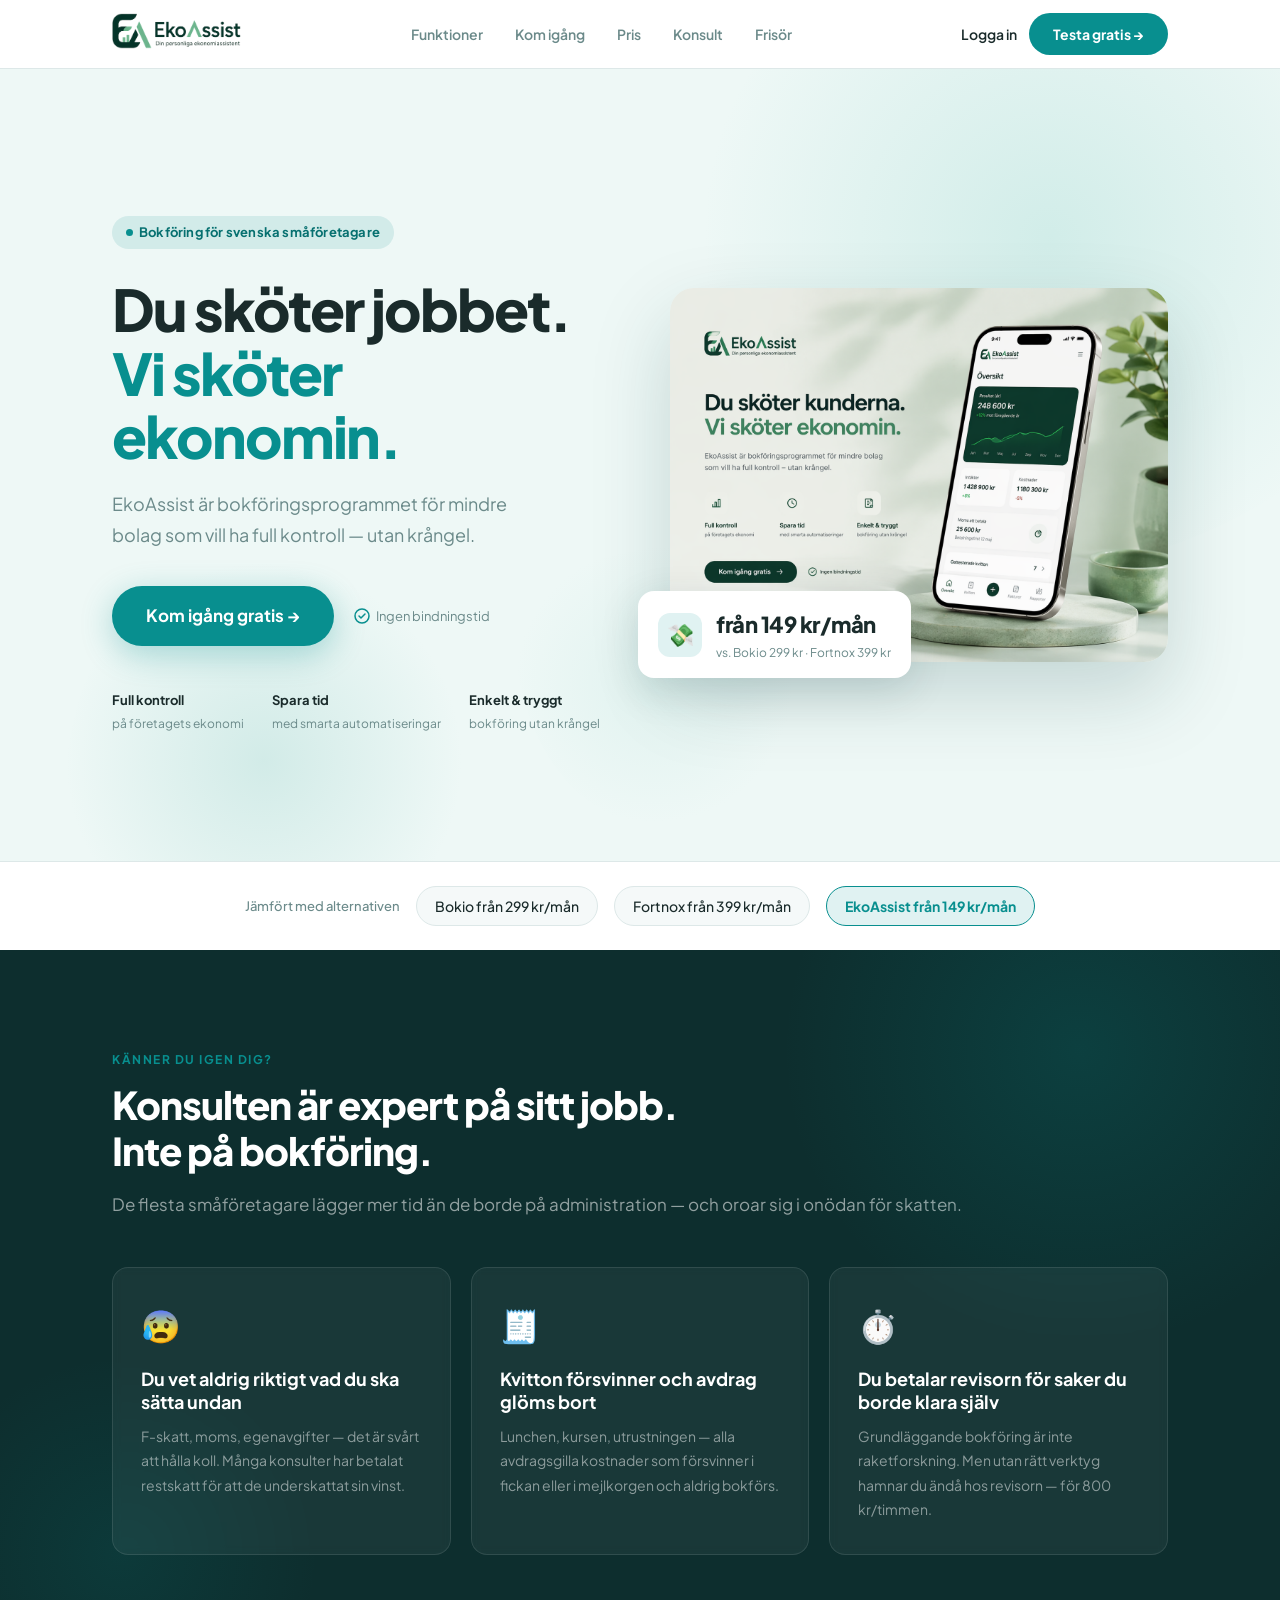
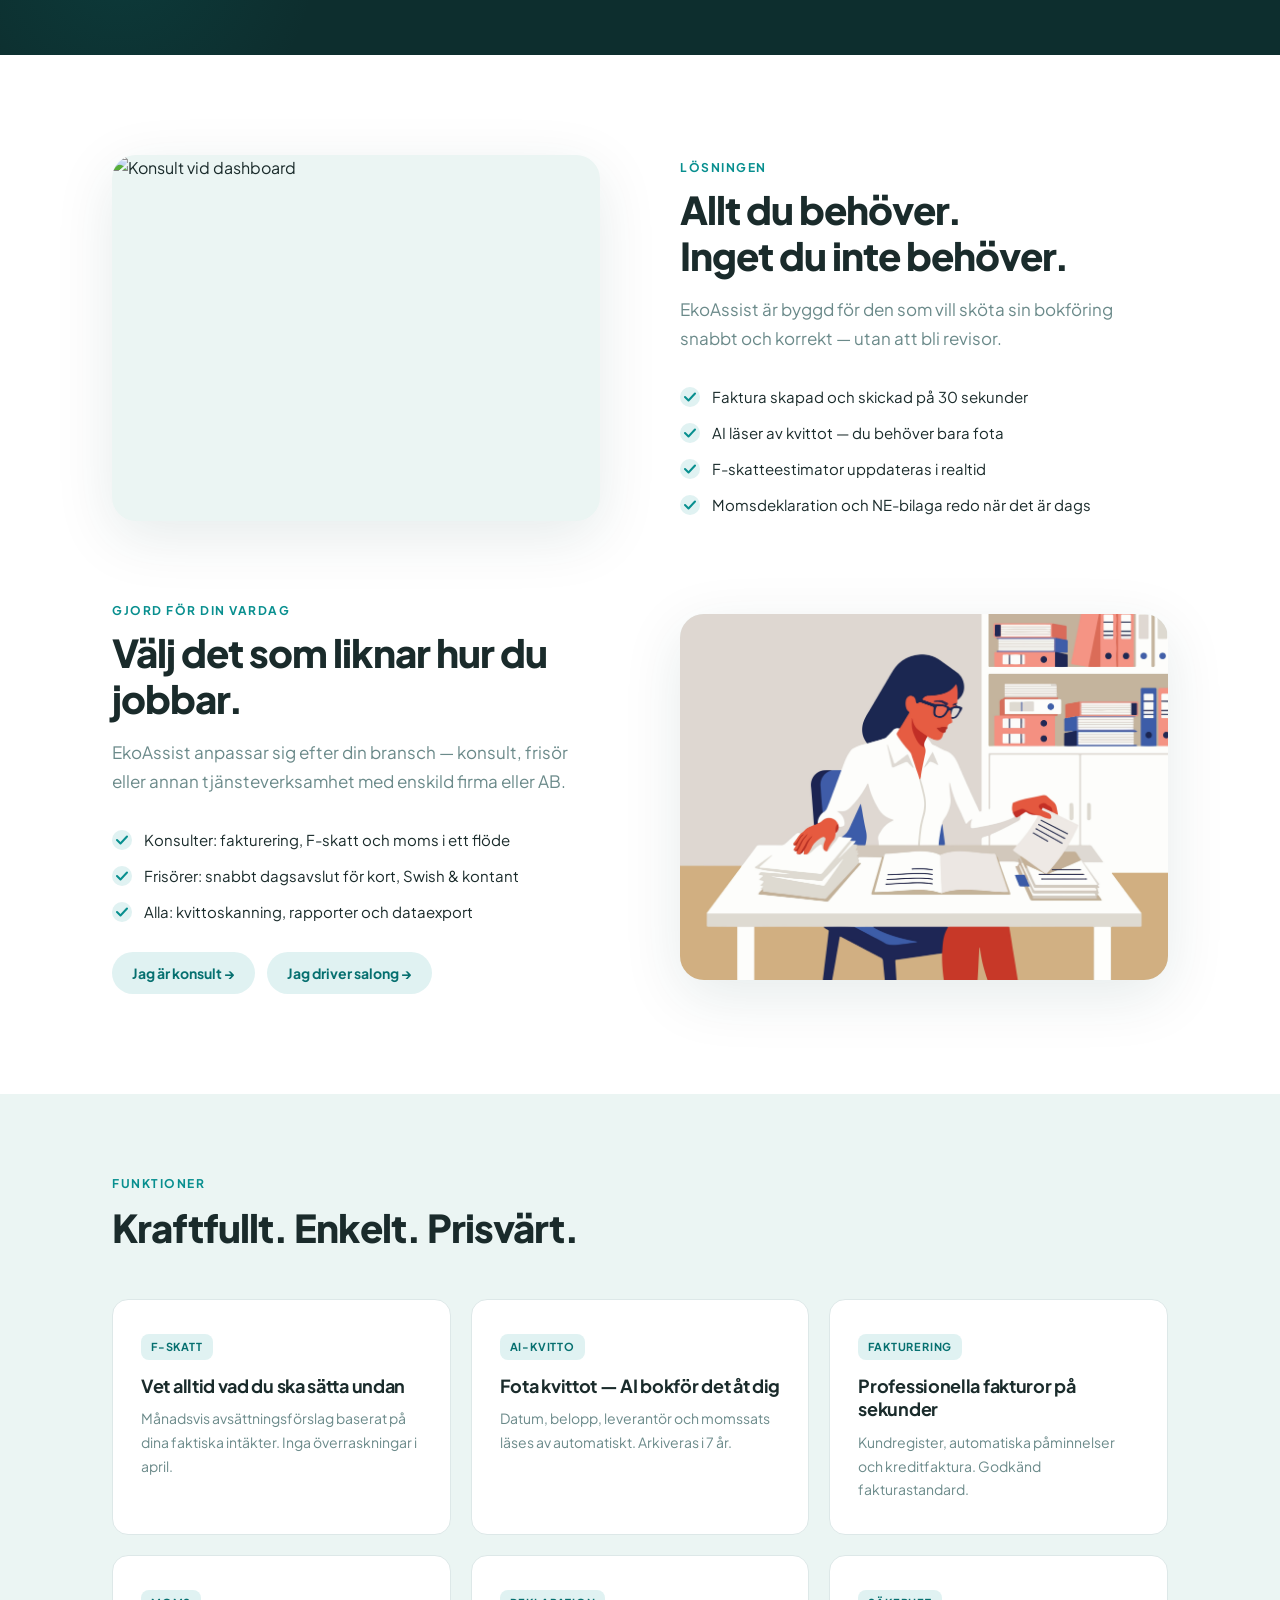
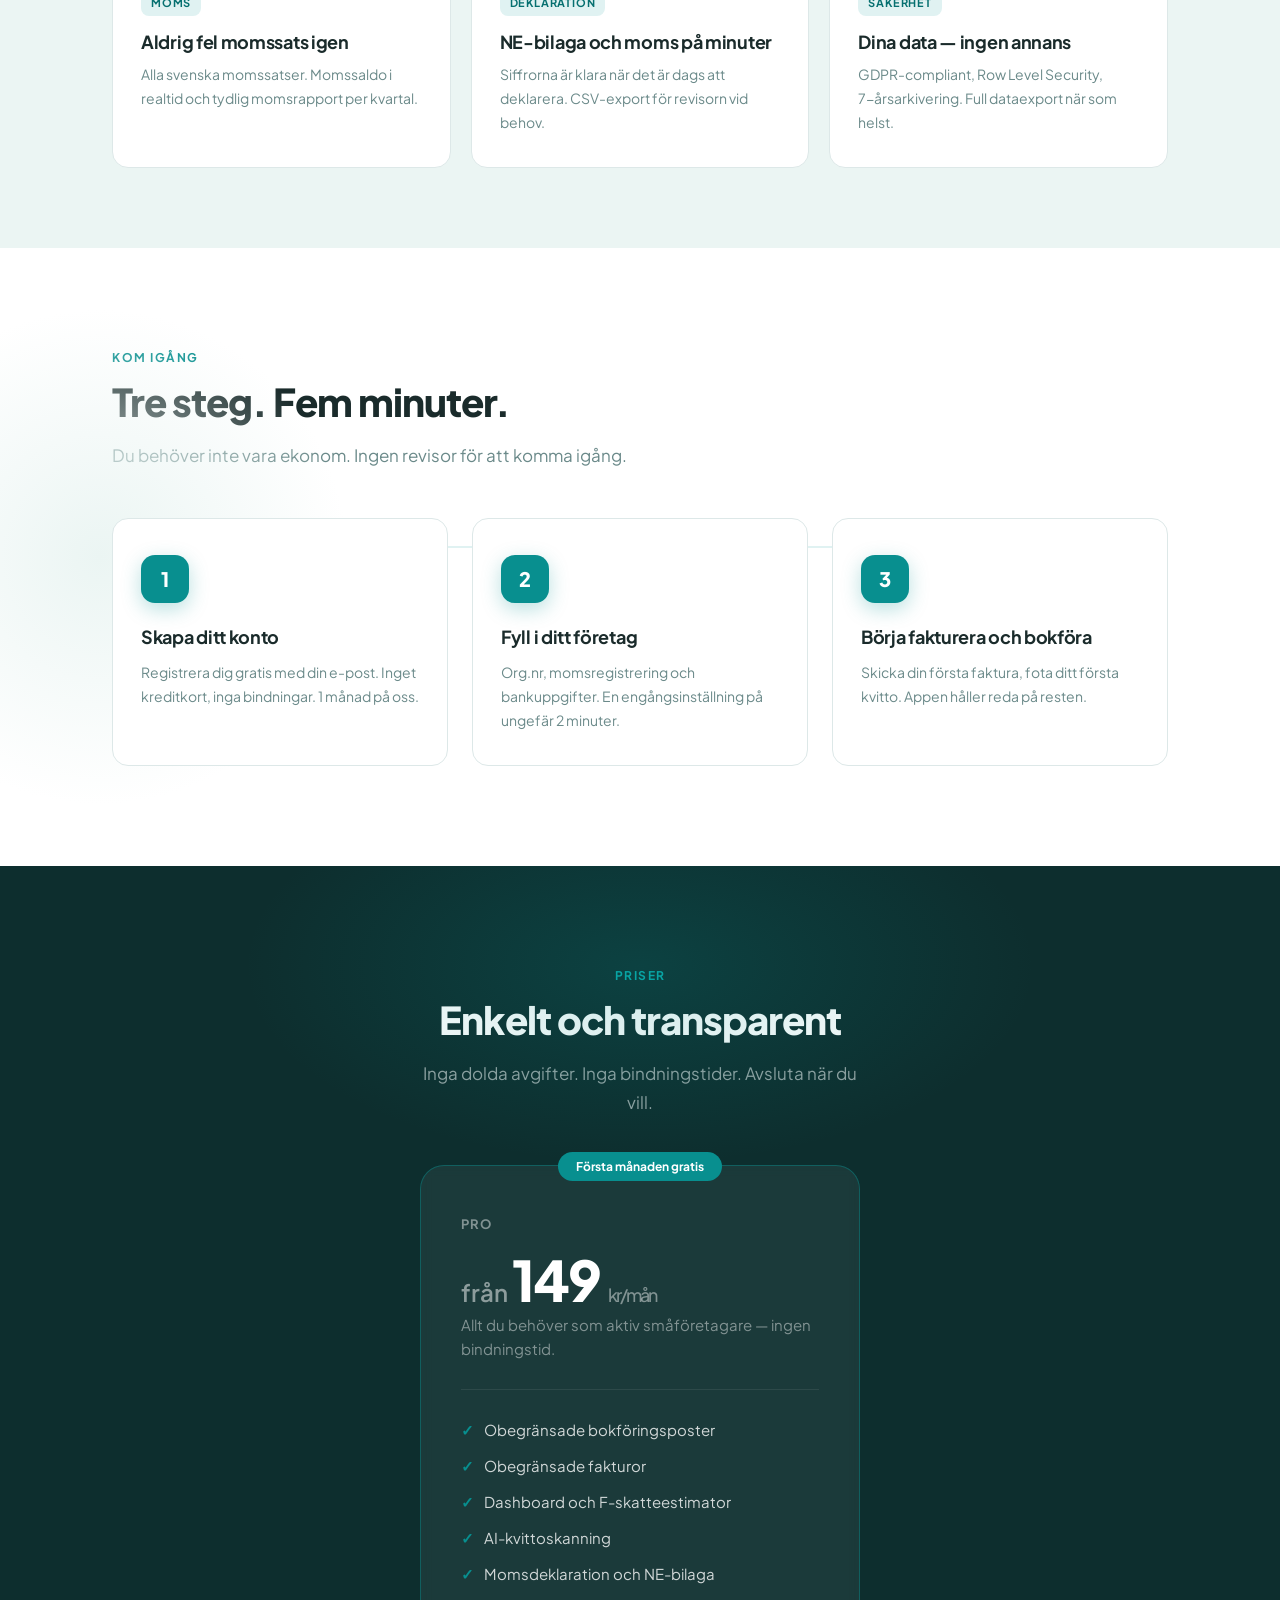
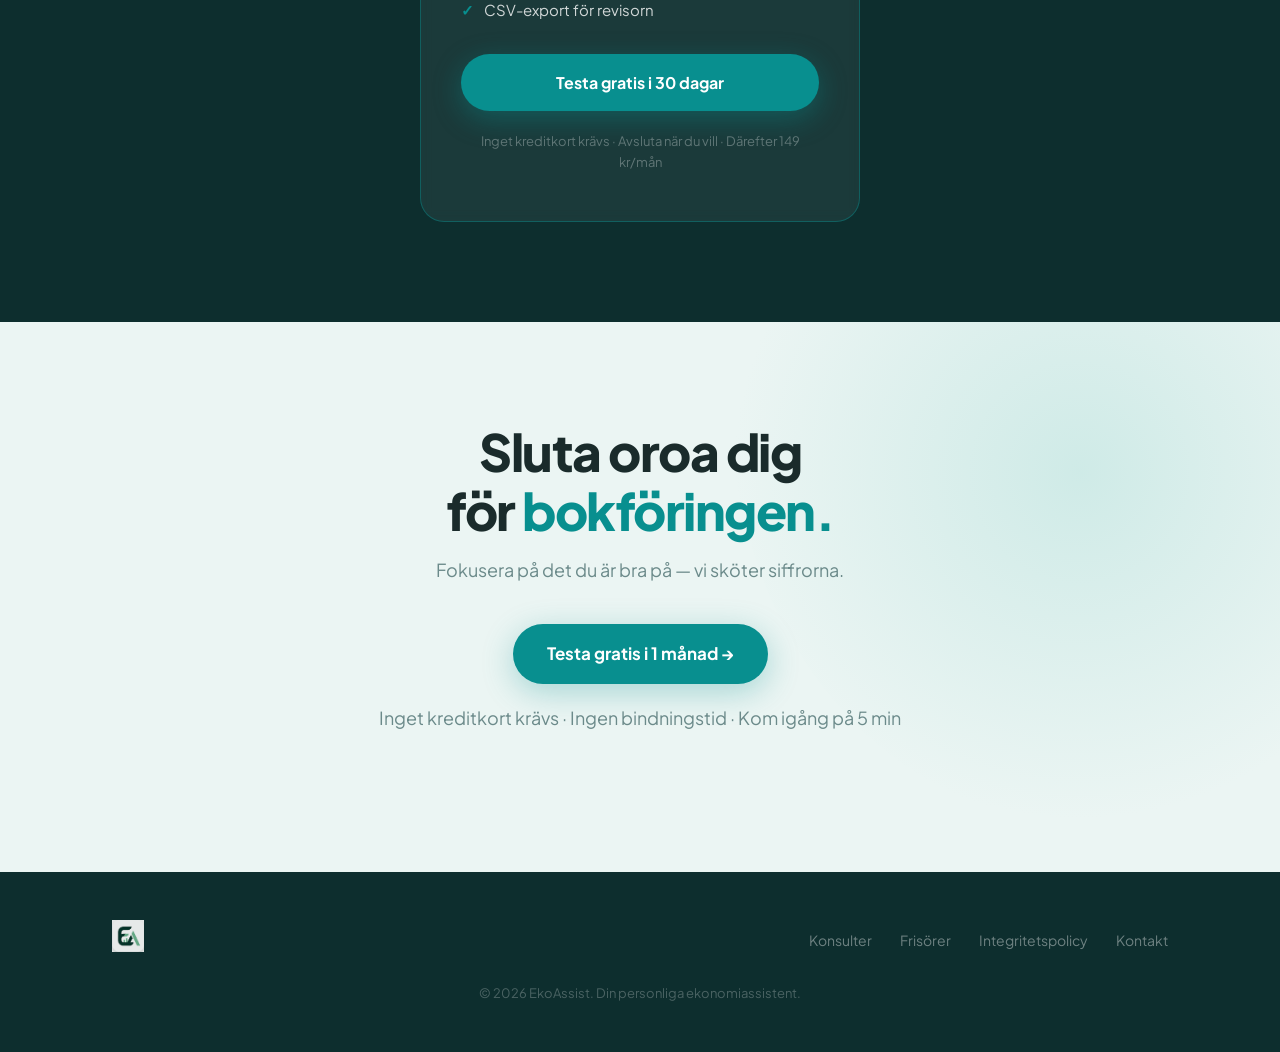
==== index.html @ 494ccaf7 "Uppdatera bilder och prissättning på landningssidan - Header: byt till transparent logotyp (EkoAssis" ====
<!DOCTYPE html>
<html lang="sv">
<head>
  <meta charset="UTF-8">
  <meta name="viewport" content="width=device-width, initial-scale=1.0">
  <title>EkoAssist — Bokföring för småföretagare</title>
  <meta name="description" content="Bokföring som anpassas efter hur du jobbar. Gjord för konsulter, frisörer och barberare med enskild firma eller AB." />
  <link rel="canonical" href="https://ekoassist.se" />
  <link rel="icon" type="image/png" href="./assets/ekoassist-favicon.png">
  <link rel="apple-touch-icon" href="./assets/ekoassist-favicon.png">
  <link rel="preconnect" href="https://fonts.googleapis.com">
  <link rel="preconnect" href="https://fonts.gstatic.com" crossorigin>
  <link href="https://fonts.googleapis.com/css2?family=Plus+Jakarta+Sans:wght@400;500;600;700;800&display=swap" rel="stylesheet">
  <style>
    *, *::before, *::after { box-sizing: border-box; margin: 0; padding: 0; }

    :root {
      --teal:        #088F8F;
      --teal-dark:   #067070;
      --teal-deeper: #044F4F;
      --teal-light:  #E0F2F2;
      --sage:        #EBF5F3;
      --sage-mid:    #C8E8E4;
      --forest:      #0D2E2E;
      --text:        #1A2B2B;
      --muted:       #6B8A8A;
      --border:      #DDE8E8;
      --white:       #FFFFFF;
      --radius:      16px;
    }

    html { scroll-behavior: smooth; }

    body {
      font-family: 'Plus Jakarta Sans', -apple-system, BlinkMacSystemFont, sans-serif;
      color: var(--text);
      background: var(--white);
      line-height: 1.6;
      overflow-x: hidden;
    }

    .container {
      max-width: 1120px;
      margin: 0 auto;
      padding: 0 32px;
    }

    /* ── NAV ─────────────────────────────────────────── */
    nav {
      position: sticky;
      top: 0;
      z-index: 100;
      background: rgba(255,255,255,0.88);
      backdrop-filter: blur(16px);
      -webkit-backdrop-filter: blur(16px);
      border-bottom: 1px solid var(--border);
    }

    .nav-inner {
      display: flex;
      align-items: center;
      justify-content: space-between;
      height: 68px;
    }

    .nav-logo img { height: 36px; width: auto; }

    .nav-links {
      display: flex;
      gap: 32px;
      list-style: none;
    }

    .nav-links a {
      font-size: 14px;
      font-weight: 600;
      color: var(--muted);
      text-decoration: none;
      transition: color 0.2s;
    }

    .nav-links a:hover { color: var(--teal); }

    .nav-right { display: flex; align-items: center; gap: 12px; }

    .nav-login {
      font-size: 14px;
      font-weight: 600;
      color: var(--text);
      text-decoration: none;
    }

    .nav-cta {
      background: var(--teal);
      color: var(--white);
      border: none;
      border-radius: 50px;
      padding: 10px 24px;
      font-size: 14px;
      font-weight: 700;
      cursor: pointer;
      text-decoration: none;
      transition: background 0.2s, transform 0.15s;
      font-family: inherit;
    }

    .nav-cta:hover { background: var(--teal-dark); transform: translateY(-1px); }

    /* Mobile nav toggle */
    .nav-hamburger {
      display: none;
      flex-direction: column;
      gap: 5px;
      cursor: pointer;
      padding: 4px;
      background: none;
      border: none;
    }

    .nav-hamburger span {
      display: block;
      width: 24px;
      height: 2px;
      background: var(--text);
      border-radius: 2px;
      transition: all 0.2s;
    }

    /* ── HERO ────────────────────────────────────────── */
    .hero {
      position: relative;
      overflow: hidden;
      background: #EEF8F6;
      min-height: 88vh;
      display: flex;
      align-items: center;
    }

    .hero::before {
      content: '';
      position: absolute;
      width: 700px;
      height: 700px;
      background: radial-gradient(ellipse, #C5E8E3 0%, transparent 70%);
      border-radius: 60% 40% 70% 30% / 50% 60% 40% 50%;
      top: -180px;
      right: -120px;
      opacity: 0.7;
    }

    .hero::after {
      content: '';
      position: absolute;
      width: 400px;
      height: 400px;
      background: radial-gradient(ellipse, #A8D8D2 0%, transparent 70%);
      border-radius: 40% 60% 30% 70% / 60% 40% 60% 40%;
      bottom: -100px;
      left: 5%;
      opacity: 0.4;
    }

    .hero-blob-extra {
      position: absolute;
      width: 280px;
      height: 280px;
      background: radial-gradient(ellipse, #D4EDE9 0%, transparent 70%);
      border-radius: 70% 30% 50% 50% / 30% 60% 40% 70%;
      top: 60%;
      right: 38%;
      opacity: 0.5;
      pointer-events: none;
    }

    .hero-inner {
      position: relative;
      z-index: 2;
      display: grid;
      grid-template-columns: 1fr 1fr;
      gap: 60px;
      align-items: center;
      padding: 80px 0 60px;
      width: 100%;
    }

    .hero-text { max-width: 560px; }

    .badge {
      display: inline-flex;
      align-items: center;
      gap: 6px;
      background: rgba(8,143,143,0.12);
      color: var(--teal-dark);
      font-size: 13px;
      font-weight: 700;
      padding: 6px 14px;
      border-radius: 20px;
      margin-bottom: 28px;
      letter-spacing: 0.2px;
    }

    .badge::before {
      content: '';
      width: 7px; height: 7px;
      background: var(--teal);
      border-radius: 50%;
    }

    .hero h1 {
      font-size: clamp(38px, 4.5vw, 62px);
      font-weight: 800;
      letter-spacing: -2px;
      line-height: 1.1;
      margin-bottom: 22px;
      color: var(--text);
    }

    .hero h1 em {
      font-style: normal;
      color: var(--teal);
    }

    .hero-desc {
      font-size: 18px;
      color: var(--muted);
      line-height: 1.7;
      margin-bottom: 36px;
      max-width: 440px;
    }

    .hero-actions {
      display: flex;
      align-items: center;
      gap: 20px;
      flex-wrap: wrap;
    }

    .btn-primary {
      display: inline-flex;
      align-items: center;
      gap: 8px;
      background: var(--teal);
      color: var(--white);
      padding: 16px 34px;
      border-radius: 50px;
      font-size: 17px;
      font-weight: 700;
      text-decoration: none;
      box-shadow: 0 8px 32px rgba(8,143,143,0.30);
      transition: transform 0.2s, box-shadow 0.2s;
      font-family: inherit;
    }

    .btn-primary:hover {
      transform: translateY(-2px);
      box-shadow: 0 14px 40px rgba(8,143,143,0.36);
    }

    .hero-trust {
      display: flex;
      align-items: center;
      gap: 6px;
      font-size: 13px;
      color: var(--muted);
    }

    .hero-trust svg { flex-shrink: 0; }

    .hero-features {
      display: flex;
      gap: 28px;
      margin-top: 44px;
      flex-wrap: wrap;
    }

    .hero-feature {
      display: flex;
      flex-direction: column;
      gap: 4px;
    }

    .hero-feature-label {
      font-size: 13px;
      font-weight: 700;
      color: var(--text);
    }

    .hero-feature-sub {
      font-size: 12px;
      color: var(--muted);
    }

    .hero-visual {
      position: relative;
      display: flex;
      justify-content: flex-end;
      align-items: center;
    }

    .hero-img-wrap {
      position: relative;
      border-radius: 24px;
      overflow: hidden;
      box-shadow: 0 32px 80px rgba(8, 60, 60, 0.18);
      max-width: 540px;
      width: 100%;
    }

    .hero-img-wrap img {
      width: 100%;
      display: block;
      object-fit: cover;
      aspect-ratio: 4/3;
    }

    .hero-stat {
      position: absolute;
      bottom: -16px;
      left: -32px;
      background: var(--white);
      border-radius: 16px;
      padding: 16px 20px;
      box-shadow: 0 12px 40px rgba(8,60,60,0.14);
      display: flex;
      align-items: center;
      gap: 14px;
      z-index: 3;
    }

    .hero-stat-icon {
      width: 44px; height: 44px;
      background: var(--teal-light);
      border-radius: 12px;
      display: flex; align-items: center; justify-content: center;
      font-size: 22px;
    }

    .hero-stat-num {
      font-size: 22px;
      font-weight: 800;
      color: var(--text);
      letter-spacing: -0.5px;
    }

    .hero-stat-label {
      font-size: 12px;
      color: var(--muted);
    }

    /* ── VS STRIP ────────────────────────────────────── */
    .vs-section {
      background: var(--white);
      border-top: 1px solid var(--border);
      padding: 24px 0;
    }

    .vs-inner {
      display: flex;
      align-items: center;
      gap: 16px;
      flex-wrap: wrap;
      justify-content: center;
    }

    .vs-label {
      font-size: 13px;
      color: var(--muted);
      font-weight: 500;
    }

    .vs-chip {
      background: #F5F9F9;
      border: 1px solid var(--border);
      border-radius: 20px;
      padding: 8px 18px;
      font-size: 14px;
      font-weight: 500;
      color: var(--text);
    }

    .vs-chip.highlight {
      background: var(--teal-light);
      border-color: var(--teal);
      color: var(--teal);
      font-weight: 700;
    }

    /* ── PROBLEM ─────────────────────────────────────── */
    .problem {
      background: var(--forest);
      padding: 100px 0;
      position: relative;
      overflow: hidden;
    }

    .problem::before {
      content: '';
      position: absolute;
      width: 600px; height: 600px;
      background: radial-gradient(ellipse, rgba(8,143,143,0.18) 0%, transparent 70%);
      border-radius: 50%;
      top: -200px; right: -100px;
    }

    .problem::after {
      content: '';
      position: absolute;
      width: 400px; height: 400px;
      background: radial-gradient(ellipse, rgba(8,143,143,0.12) 0%, transparent 70%);
      border-radius: 50%;
      bottom: -100px; left: -80px;
    }

    .problem .section-label { color: var(--teal); }
    .problem .section-title { color: var(--white); }
    .problem .section-sub { color: rgba(255,255,255,0.55); }

    .pain-grid {
      display: grid;
      grid-template-columns: repeat(3, 1fr);
      gap: 20px;
      position: relative;
      z-index: 2;
    }

    .pain-card {
      background: rgba(255,255,255,0.05);
      border: 1px solid rgba(255,255,255,0.1);
      border-radius: var(--radius);
      padding: 32px 28px;
      backdrop-filter: blur(4px);
      transition: background 0.2s, border-color 0.2s;
    }

    .pain-card:hover {
      background: rgba(255,255,255,0.08);
      border-color: rgba(8,143,143,0.4);
    }

    .pain-icon { font-size: 32px; margin-bottom: 16px; display: block; }

    .pain-card h3 {
      font-size: 18px;
      font-weight: 700;
      color: var(--white);
      margin-bottom: 10px;
      line-height: 1.3;
    }

    .pain-card p { font-size: 14px; color: rgba(255,255,255,0.5); line-height: 1.75; }

    /* ── FEATURES — illustrated split ───────────────── */
    .features {
      padding: 100px 0;
      background: var(--white);
    }

    .features-split {
      display: grid;
      grid-template-columns: 1fr 1fr;
      gap: 80px;
      align-items: center;
      margin-bottom: 80px;
    }

    .features-split:last-child { margin-bottom: 0; }

    .features-split.reverse { direction: rtl; }
    .features-split.reverse > * { direction: ltr; }

    .split-illustration {
      border-radius: 24px;
      overflow: hidden;
      box-shadow: 0 16px 60px rgba(8,60,60,0.10);
      background: var(--sage);
    }

    .split-illustration img {
      width: 100%;
      display: block;
      object-fit: cover;
      aspect-ratio: 4/3;
    }

    .split-text .section-label { margin-bottom: 10px; }

    .section-label {
      font-size: 12px;
      font-weight: 700;
      letter-spacing: 1.5px;
      text-transform: uppercase;
      color: var(--teal);
      margin-bottom: 12px;
    }

    .section-title {
      font-size: clamp(26px, 3vw, 42px);
      font-weight: 800;
      letter-spacing: -1px;
      line-height: 1.2;
      margin-bottom: 16px;
    }

    .section-sub {
      font-size: 17px;
      color: var(--muted);
      line-height: 1.7;
      margin-bottom: 32px;
    }

    .feature-list {
      list-style: none;
      display: flex;
      flex-direction: column;
      gap: 12px;
    }

    .feature-list li {
      display: flex;
      align-items: flex-start;
      gap: 12px;
      font-size: 15px;
      color: var(--text);
      line-height: 1.6;
    }

    .feature-list li::before {
      content: '';
      flex-shrink: 0;
      width: 20px; height: 20px;
      background-color: var(--teal-light);
      border-radius: 50%;
      margin-top: 2px;
      background-image: url("data:image/svg+xml,%3Csvg width='12' height='10' viewBox='0 0 12 10' fill='none' xmlns='http://www.w3.org/2000/svg'%3E%3Cpath d='M1 5L4.5 8.5L11 1.5' stroke='%23088F8F' stroke-width='2' stroke-linecap='round' stroke-linejoin='round'/%3E%3C/svg%3E");
      background-repeat: no-repeat;
      background-position: center;
    }

    /* ── FEATURE CARDS GRID ──────────────────────────── */
    .features-grid-section {
      padding: 80px 0;
      background: var(--sage);
    }

    .features-grid {
      display: grid;
      grid-template-columns: repeat(3, 1fr);
      gap: 20px;
      margin-top: 48px;
    }

    .feature-card {
      background: var(--white);
      border-radius: var(--radius);
      padding: 32px 28px;
      border: 1.5px solid var(--border);
      transition: border-color 0.2s, box-shadow 0.2s, transform 0.2s;
    }

    .feature-card:hover {
      border-color: var(--teal);
      box-shadow: 0 8px 32px rgba(8,143,143,0.10);
      transform: translateY(-3px);
    }

    .feature-tag {
      display: inline-block;
      background: var(--teal-light);
      color: var(--teal-dark);
      font-size: 11px;
      font-weight: 700;
      letter-spacing: 0.8px;
      text-transform: uppercase;
      padding: 4px 10px;
      border-radius: 8px;
      margin-bottom: 14px;
    }

    .feature-card h3 {
      font-size: 18px;
      font-weight: 700;
      margin-bottom: 10px;
      letter-spacing: -0.3px;
      line-height: 1.3;
    }

    .feature-card p { font-size: 14px; color: var(--muted); line-height: 1.7; }

    /* ── HOW IT WORKS ────────────────────────────────── */
    .how {
      padding: 100px 0;
      background: var(--white);
      position: relative;
      overflow: hidden;
    }

    .how::before {
      content: '';
      position: absolute;
      width: 500px; height: 500px;
      background: radial-gradient(ellipse, var(--sage) 0%, transparent 70%);
      border-radius: 50%;
      top: 50%; left: -150px;
      transform: translateY(-50%);
    }

    .steps {
      display: grid;
      grid-template-columns: repeat(3, 1fr);
      gap: 24px;
      margin-top: 48px;
      position: relative;
      z-index: 1;
    }

    .steps::before {
      content: '';
      position: absolute;
      top: 28px;
      left: calc(16.66% + 16px);
      right: calc(16.66% + 16px);
      height: 2px;
      background: var(--teal-light);
      z-index: 0;
    }

    .step {
      background: var(--white);
      border-radius: var(--radius);
      padding: 36px 28px 32px;
      border: 1.5px solid var(--border);
      position: relative;
      z-index: 1;
    }

    .step-num {
      width: 48px; height: 48px;
      background: var(--teal);
      color: var(--white);
      border-radius: 14px;
      display: flex;
      align-items: center;
      justify-content: center;
      font-size: 20px;
      font-weight: 800;
      margin-bottom: 20px;
      box-shadow: 0 6px 20px rgba(8,143,143,0.28);
    }

    .step h3 { font-size: 18px; font-weight: 700; margin-bottom: 10px; letter-spacing: -0.3px; }
    .step p { font-size: 14px; color: var(--muted); line-height: 1.7; }

    /* ── PRICING ─────────────────────────────────────── */
    .pricing {
      padding: 100px 0;
      background: var(--forest);
      text-align: center;
      position: relative;
      overflow: hidden;
    }

    .pricing::before {
      content: '';
      position: absolute;
      width: 800px; height: 400px;
      background: radial-gradient(ellipse, rgba(8,143,143,0.20) 0%, transparent 70%);
      border-radius: 50%;
      top: -100px; left: 50%;
      transform: translateX(-50%);
    }

    .pricing .section-label { color: rgba(8,200,200,0.8); }
    .pricing .section-title { color: var(--white); }
    .pricing .section-sub {
      color: rgba(255,255,255,0.55);
      max-width: 440px;
      margin: 0 auto 48px;
    }

    .price-card {
      max-width: 440px;
      margin: 0 auto;
      background: rgba(255,255,255,0.06);
      border: 1.5px solid rgba(8,143,143,0.45);
      border-radius: 24px;
      padding: 48px 40px;
      position: relative;
      z-index: 1;
      backdrop-filter: blur(6px);
      text-align: left;
    }

    .featured-badge {
      position: absolute;
      top: -14px;
      left: 50%;
      transform: translateX(-50%);
      background: var(--teal);
      color: var(--white);
      font-size: 12px;
      font-weight: 700;
      padding: 5px 18px;
      border-radius: 20px;
      white-space: nowrap;
    }

    .price-name {
      font-size: 13px;
      font-weight: 700;
      letter-spacing: 1px;
      text-transform: uppercase;
      color: rgba(255,255,255,0.45);
      margin-bottom: 16px;
    }

    .price-amount {
      font-size: 56px;
      font-weight: 800;
      color: var(--white);
      letter-spacing: -2px;
      line-height: 1;
      margin-bottom: 6px;
    }

    .price-amount span { font-size: 18px; font-weight: 500; color: rgba(255,255,255,0.45); }

    .price-desc {
      font-size: 15px;
      color: rgba(255,255,255,0.45);
      margin-bottom: 28px;
      padding-bottom: 28px;
      border-bottom: 1px solid rgba(255,255,255,0.08);
    }

    .price-features {
      list-style: none;
      display: flex;
      flex-direction: column;
      gap: 12px;
      margin-bottom: 32px;
    }

    .price-features li {
      font-size: 15px;
      color: rgba(255,255,255,0.8);
      display: flex;
      align-items: flex-start;
      gap: 10px;
    }

    .price-features li::before {
      content: '✓';
      color: var(--teal);
      font-weight: 700;
      flex-shrink: 0;
    }

    .price-btn {
      display: block;
      width: 100%;
      padding: 16px;
      border-radius: 50px;
      font-size: 16px;
      font-weight: 700;
      text-align: center;
      text-decoration: none;
      cursor: pointer;
      border: none;
      font-family: inherit;
      background: var(--teal);
      color: var(--white);
      box-shadow: 0 8px 28px rgba(8,143,143,0.4);
      transition: opacity 0.2s, transform 0.2s;
    }

    .price-btn:hover { opacity: 0.90; transform: translateY(-1px); }

    .pricing-note {
      margin-top: 20px;
      font-size: 13px;
      color: rgba(255,255,255,0.3);
      text-align: center;
    }

    /* ── CTA BANNER ──────────────────────────────────── */
    .cta-banner {
      padding: 100px 0;
      background: var(--sage);
      text-align: center;
      position: relative;
      overflow: hidden;
    }

    .cta-banner::before {
      content: '';
      position: absolute;
      width: 700px; height: 700px;
      background: radial-gradient(ellipse, var(--sage-mid) 0%, transparent 70%);
      border-radius: 60% 40% 50% 50% / 40% 60% 40% 60%;
      top: -200px; right: -150px;
      opacity: 0.8;
    }

    .cta-inner { position: relative; z-index: 1; }

    .cta-banner h2 {
      font-size: clamp(30px, 4vw, 52px);
      font-weight: 800;
      letter-spacing: -1.5px;
      line-height: 1.15;
      margin-bottom: 16px;
      color: var(--text);
    }

    .cta-banner h2 em { font-style: normal; color: var(--teal); }

    .cta-banner p {
      font-size: 18px;
      color: var(--muted);
      margin-bottom: 40px;
    }

    .cta-trust {
      margin-top: 20px;
      font-size: 13px;
      color: var(--muted);
    }

    /* ── FOOTER ──────────────────────────────────────── */
    footer {
      background: var(--forest);
      padding: 48px 0;
    }

    .footer-inner {
      display: flex;
      align-items: center;
      justify-content: space-between;
      flex-wrap: wrap;
      gap: 20px;
    }

    .footer-logo img { height: 32px; width: auto; opacity: 0.9; }

    .footer-links {
      display: flex;
      gap: 28px;
      list-style: none;
    }

    .footer-links a {
      font-size: 14px;
      color: rgba(255,255,255,0.4);
      text-decoration: none;
      transition: color 0.2s;
    }

    .footer-links a:hover { color: var(--white); }

    .footer-copy {
      font-size: 13px;
      color: rgba(255,255,255,0.25);
      margin-top: 24px;
      text-align: center;
      width: 100%;
    }

    /* ── RESPONSIVE ──────────────────────────────────── */
    @media (max-width: 900px) {
      .nav-links { display: none; }
      .nav-hamburger { display: flex; }

      .hero-inner { grid-template-columns: 1fr; gap: 40px; padding: 60px 0 60px; }
      .hero-visual { justify-content: center; }
      .hero-stat { left: 0; }
      .pain-grid { grid-template-columns: 1fr; }
      .features-split { grid-template-columns: 1fr; gap: 40px; }
      .features-split.reverse { direction: ltr; }
      .features-grid { grid-template-columns: 1fr 1fr; }
      .steps { grid-template-columns: 1fr; }
      .steps::before { display: none; }
      .price-card { padding: 40px 24px; }
    }

    @media (max-width: 600px) {
      .features-grid { grid-template-columns: 1fr; }
      .container { padding: 0 20px; }
      .hero h1 { letter-spacing: -1px; }
      .footer-inner { flex-direction: column; align-items: flex-start; }
      .footer-links { flex-wrap: wrap; gap: 16px; }
    }
  </style>
</head>
<body>

  <!-- NAV -->
  <nav>
    <div class="container nav-inner">
      <a class="nav-logo" href="#">
        <img src="./assets/ekoassist-logotype-transparent.png" alt="EkoAssist">
      </a>
      <ul class="nav-links">
        <li><a href="#features">Funktioner</a></li>
        <li><a href="#hur">Kom igång</a></li>
        <li><a href="#pris">Pris</a></li>
        <li><a href="/konsult">Konsult</a></li>
        <li><a href="/frisor">Frisör</a></li>
      </ul>
      <div class="nav-right">
        <a class="nav-login" href="https://app.ekoassist.se">Logga in</a>
        <a class="nav-cta" href="https://app.ekoassist.se">Testa gratis →</a>
        <button class="nav-hamburger" aria-label="Meny" onclick="this.closest('nav').querySelector('.nav-links').style.display = this.closest('nav').querySelector('.nav-links').style.display === 'flex' ? 'none' : 'flex'">
          <span></span><span></span><span></span>
        </button>
      </div>
    </div>
  </nav>

  <!-- HERO -->
  <section class="hero">
    <div class="hero-blob-extra"></div>
    <div class="container">
      <div class="hero-inner">

        <div class="hero-text">
          <div class="badge">Bokföring för svenska småföretagare</div>
          <h1>Du sköter jobbet.<br><em>Vi sköter ekonomin.</em></h1>
          <p class="hero-desc">EkoAssist är bokföringsprogrammet för mindre bolag som vill ha full kontroll — utan krångel.</p>
          <div class="hero-actions">
            <a class="btn-primary" href="https://app.ekoassist.se">Kom igång gratis →</a>
            <div class="hero-trust">
              <svg width="16" height="16" viewBox="0 0 16 16" fill="none">
                <circle cx="8" cy="8" r="7" stroke="#088F8F" stroke-width="1.5"></circle>
                <path d="M5 8l2 2 4-4" stroke="#088F8F" stroke-width="1.5" stroke-linecap="round" stroke-linejoin="round"></path>
              </svg>
              Ingen bindningstid
            </div>
          </div>
          <div class="hero-features">
            <div class="hero-feature">
              <span class="hero-feature-label">Full kontroll</span>
              <span class="hero-feature-sub">på företagets ekonomi</span>
            </div>
            <div class="hero-feature">
              <span class="hero-feature-label">Spara tid</span>
              <span class="hero-feature-sub">med smarta automatiseringar</span>
            </div>
            <div class="hero-feature">
              <span class="hero-feature-label">Enkelt &amp; tryggt</span>
              <span class="hero-feature-sub">bokföring utan krångel</span>
            </div>
          </div>
        </div>

        <div class="hero-visual">
          <div class="hero-img-wrap">
            <img src="./assets/hero-mockup.png" alt="EkoAssist app på mobil">
          </div>
          <div class="hero-stat">
            <div class="hero-stat-icon">💸</div>
            <div>
              <div class="hero-stat-num">från 149 kr/mån</div>
              <div class="hero-stat-label">vs. Bokio 299 kr · Fortnox 399 kr</div>
            </div>
          </div>
        </div>

      </div>
    </div>
  </section>

  <!-- VS STRIP -->
  <div class="vs-section">
    <div class="container">
      <div class="vs-inner">
        <span class="vs-label">Jämfört med alternativen</span>
        <span class="vs-chip">Bokio från 299 kr/mån</span>
        <span class="vs-chip">Fortnox från 399 kr/mån</span>
        <span class="vs-chip highlight">EkoAssist från 149 kr/mån</span>
      </div>
    </div>
  </div>

  <!-- PROBLEM -->
  <section class="problem" id="features">
    <div class="container">
      <div class="section-label">Känner du igen dig?</div>
      <h2 class="section-title">Konsulten är expert på sitt jobb.<br>Inte på bokföring.</h2>
      <p class="section-sub" style="margin-bottom:48px;">De flesta småföretagare lägger mer tid än de borde på administration — och oroar sig i onödan för skatten.</p>
      <div class="pain-grid">
        <div class="pain-card">
          <span class="pain-icon">😰</span>
          <h3>Du vet aldrig riktigt vad du ska sätta undan</h3>
          <p>F-skatt, moms, egenavgifter — det är svårt att hålla koll. Många konsulter har betalat restskatt för att de underskattat sin vinst.</p>
        </div>
        <div class="pain-card">
          <span class="pain-icon">🧾</span>
          <h3>Kvitton försvinner och avdrag glöms bort</h3>
          <p>Lunchen, kursen, utrustningen — alla avdragsgilla kostnader som försvinner i fickan eller i mejlkorgen och aldrig bokförs.</p>
        </div>
        <div class="pain-card">
          <span class="pain-icon">⏱️</span>
          <h3>Du betalar revisorn för saker du borde klara själv</h3>
          <p>Grundläggande bokföring är inte raketforskning. Men utan rätt verktyg hamnar du ändå hos revisorn — för 800 kr/timmen.</p>
        </div>
      </div>
    </div>
  </section>

  <!-- FEATURES — illustrated splits -->
  <section class="features">
    <div class="container">
      <div class="features-split">
        <div class="split-illustration">
          <img src="./assets/illustration-dashboard.jpg" alt="Konsult vid dashboard">
        </div>
        <div class="split-text">
          <div class="section-label">Lösningen</div>
          <h2 class="section-title">Allt du behöver.<br>Inget du inte behöver.</h2>
          <p class="section-sub">EkoAssist är byggd för den som vill sköta sin bokföring snabbt och korrekt — utan att bli revisor.</p>
          <ul class="feature-list">
            <li>Faktura skapad och skickad på 30 sekunder</li>
            <li>AI läser av kvittot — du behöver bara fota</li>
            <li>F-skatteestimator uppdateras i realtid</li>
            <li>Momsdeklaration och NE-bilaga redo när det är dags</li>
          </ul>
        </div>
      </div>

      <div class="features-split reverse">
        <div class="split-illustration">
          <img src="./assets/illustration-bookkeeper.jpg" alt="Frisör i salong">
        </div>
        <div class="split-text">
          <div class="section-label">Gjord för din vardag</div>
          <h2 class="section-title">Välj det som liknar hur du jobbar.</h2>
          <p class="section-sub">EkoAssist anpassar sig efter din bransch — konsult, frisör eller annan tjänsteverksamhet med enskild firma eller AB.</p>
          <ul class="feature-list">
            <li>Konsulter: fakturering, F-skatt och moms i ett flöde</li>
            <li>Frisörer: snabbt dagsavslut för kort, Swish &amp; kontant</li>
            <li>Alla: kvittoskanning, rapporter och dataexport</li>
          </ul>
          <div style="margin-top:28px; display:flex; gap:12px; flex-wrap:wrap;">
            <a href="/konsult" style="background:var(--teal-light);color:var(--teal-dark);padding:10px 20px;border-radius:50px;font-size:14px;font-weight:700;text-decoration:none;">Jag är konsult →</a>
            <a href="/frisor" style="background:var(--teal-light);color:var(--teal-dark);padding:10px 20px;border-radius:50px;font-size:14px;font-weight:700;text-decoration:none;">Jag driver salong →</a>
          </div>
        </div>
      </div>
    </div>
  </section>

  <!-- FEATURE CARDS GRID -->
  <section class="features-grid-section">
    <div class="container">
      <div class="section-label">Funktioner</div>
      <h2 class="section-title">Kraftfullt. Enkelt. Prisvärt.</h2>
      <div class="features-grid">
        <div class="feature-card">
          <div class="feature-tag">F-skatt</div>
          <h3>Vet alltid vad du ska sätta undan</h3>
          <p>Månadsvis avsättningsförslag baserat på dina faktiska intäkter. Inga överraskningar i april.</p>
        </div>
        <div class="feature-card">
          <div class="feature-tag">AI-kvitto</div>
          <h3>Fota kvittot — AI bokför det åt dig</h3>
          <p>Datum, belopp, leverantör och momssats läses av automatiskt. Arkiveras i 7 år.</p>
        </div>
        <div class="feature-card">
          <div class="feature-tag">Fakturering</div>
          <h3>Professionella fakturor på sekunder</h3>
          <p>Kundregister, automatiska påminnelser och kreditfaktura. Godkänd fakturastandard.</p>
        </div>
        <div class="feature-card">
          <div class="feature-tag">Moms</div>
          <h3>Aldrig fel momssats igen</h3>
          <p>Alla svenska momssatser. Momssaldo i realtid och tydlig momsrapport per kvartal.</p>
        </div>
        <div class="feature-card">
          <div class="feature-tag">Deklaration</div>
          <h3>NE-bilaga och moms på minuter</h3>
          <p>Siffrorna är klara när det är dags att deklarera. CSV-export för revisorn vid behov.</p>
        </div>
        <div class="feature-card">
          <div class="feature-tag">Säkerhet</div>
          <h3>Dina data — ingen annans</h3>
          <p>GDPR-compliant, Row Level Security, 7-årsarkivering. Full dataexport när som helst.</p>
        </div>
      </div>
    </div>
  </section>

  <!-- HOW IT WORKS -->
  <section class="how" id="hur">
    <div class="container">
      <div class="section-label">Kom igång</div>
      <h2 class="section-title">Tre steg. Fem minuter.</h2>
      <p class="section-sub">Du behöver inte vara ekonom. Ingen revisor för att komma igång.</p>
      <div class="steps">
        <div class="step">
          <div class="step-num">1</div>
          <h3>Skapa ditt konto</h3>
          <p>Registrera dig gratis med din e-post. Inget kreditkort, inga bindningar. 1 månad på oss.</p>
        </div>
        <div class="step">
          <div class="step-num">2</div>
          <h3>Fyll i ditt företag</h3>
          <p>Org.nr, momsregistrering och bankuppgifter. En engångsinställning på ungefär 2 minuter.</p>
        </div>
        <div class="step">
          <div class="step-num">3</div>
          <h3>Börja fakturera och bokföra</h3>
          <p>Skicka din första faktura, fota ditt första kvitto. Appen håller reda på resten.</p>
        </div>
      </div>
    </div>
  </section>

  <!-- PRICING -->
  <section class="pricing" id="pris">
    <div class="container">
      <div class="section-label">Priser</div>
      <h2 class="section-title">Enkelt och transparent</h2>
      <p class="section-sub">Inga dolda avgifter. Inga bindningstider. Avsluta när du vill.</p>
      <div class="price-card">
        <div class="featured-badge">Första månaden gratis</div>
        <div class="price-name">Pro</div>
        <div class="price-amount"><span style="font-size:24px;font-weight:600;color:rgba(255,255,255,0.5);letter-spacing:0;">från </span>149 <span>kr/mån</span></div>
        <div class="price-desc">Allt du behöver som aktiv småföretagare — ingen bindningstid.</div>
        <ul class="price-features">
          <li>Obegränsade bokföringsposter</li>
          <li>Obegränsade fakturor</li>
          <li>Dashboard och F-skatteestimator</li>
          <li>AI-kvittoskanning</li>
          <li>Momsdeklaration och NE-bilaga</li>
          <li>CSV-export för revisorn</li>
        </ul>
        <a class="price-btn" href="https://app.ekoassist.se">Testa gratis i 30 dagar</a>
        <p class="pricing-note">Inget kreditkort krävs · Avsluta när du vill · Därefter 149 kr/mån</p>
      </div>
    </div>
  </section>

  <!-- CTA BANNER -->
  <section class="cta-banner">
    <div class="container">
      <div class="cta-inner">
        <h2>Sluta oroa dig<br>för <em>bokföringen.</em></h2>
        <p>Fokusera på det du är bra på — vi sköter siffrorna.</p>
        <a class="btn-primary" href="https://app.ekoassist.se">Testa gratis i 1 månad →</a>
        <p class="cta-trust">Inget kreditkort krävs · Ingen bindningstid · Kom igång på 5 min</p>
      </div>
    </div>
  </section>

  <!-- FOOTER -->
  <footer>
    <div class="container">
      <div class="footer-inner">
        <div class="footer-logo"><img src="./assets/icon-white.png" alt="EkoAssist"></div>
        <ul class="footer-links">
          <li><a href="/konsult">Konsulter</a></li>
          <li><a href="/frisor">Frisörer</a></li>
          <li><a href="https://app.ekoassist.se/integritetspolicy">Integritetspolicy</a></li>
          <li><a href="mailto:hej@ekoassist.se">Kontakt</a></li>
        </ul>
      </div>
      <p class="footer-copy">© 2026 EkoAssist. Din personliga ekonomiassistent.</p>
    </div>
  </footer>

</body>
</html>
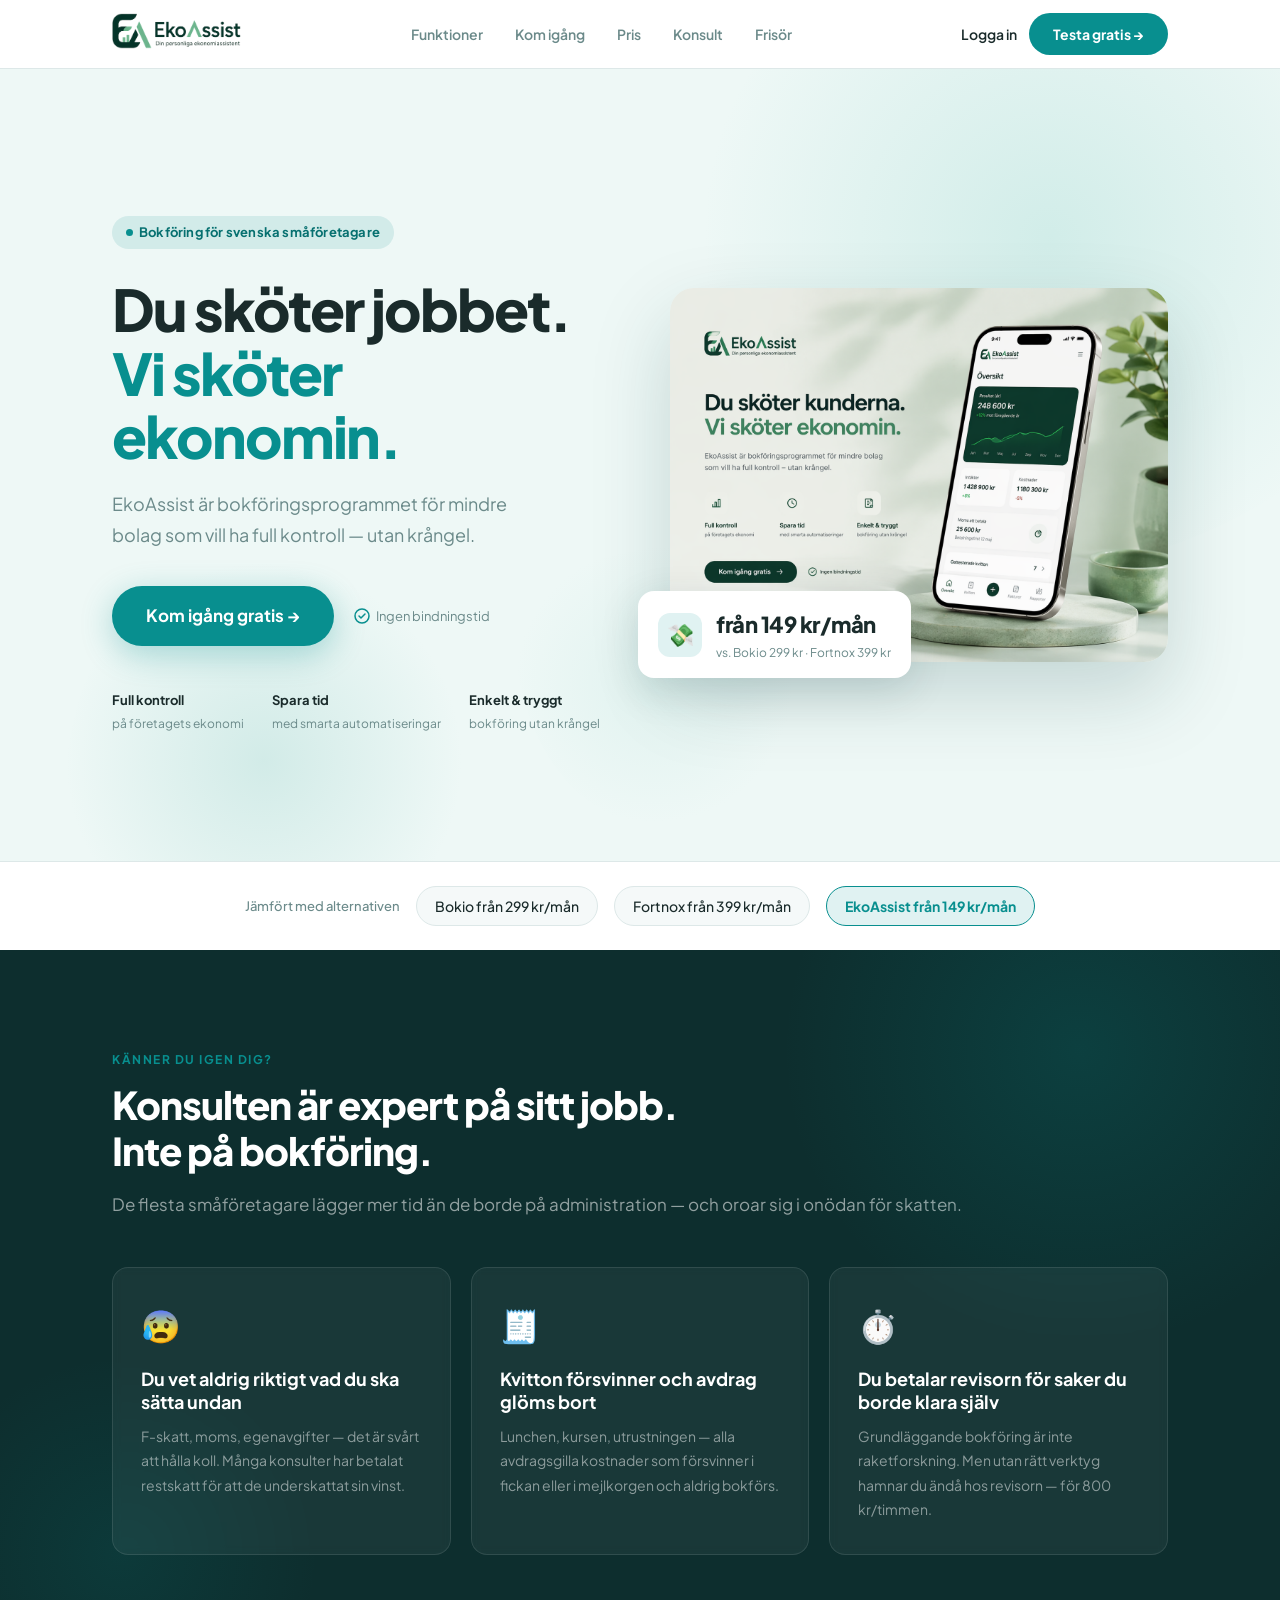
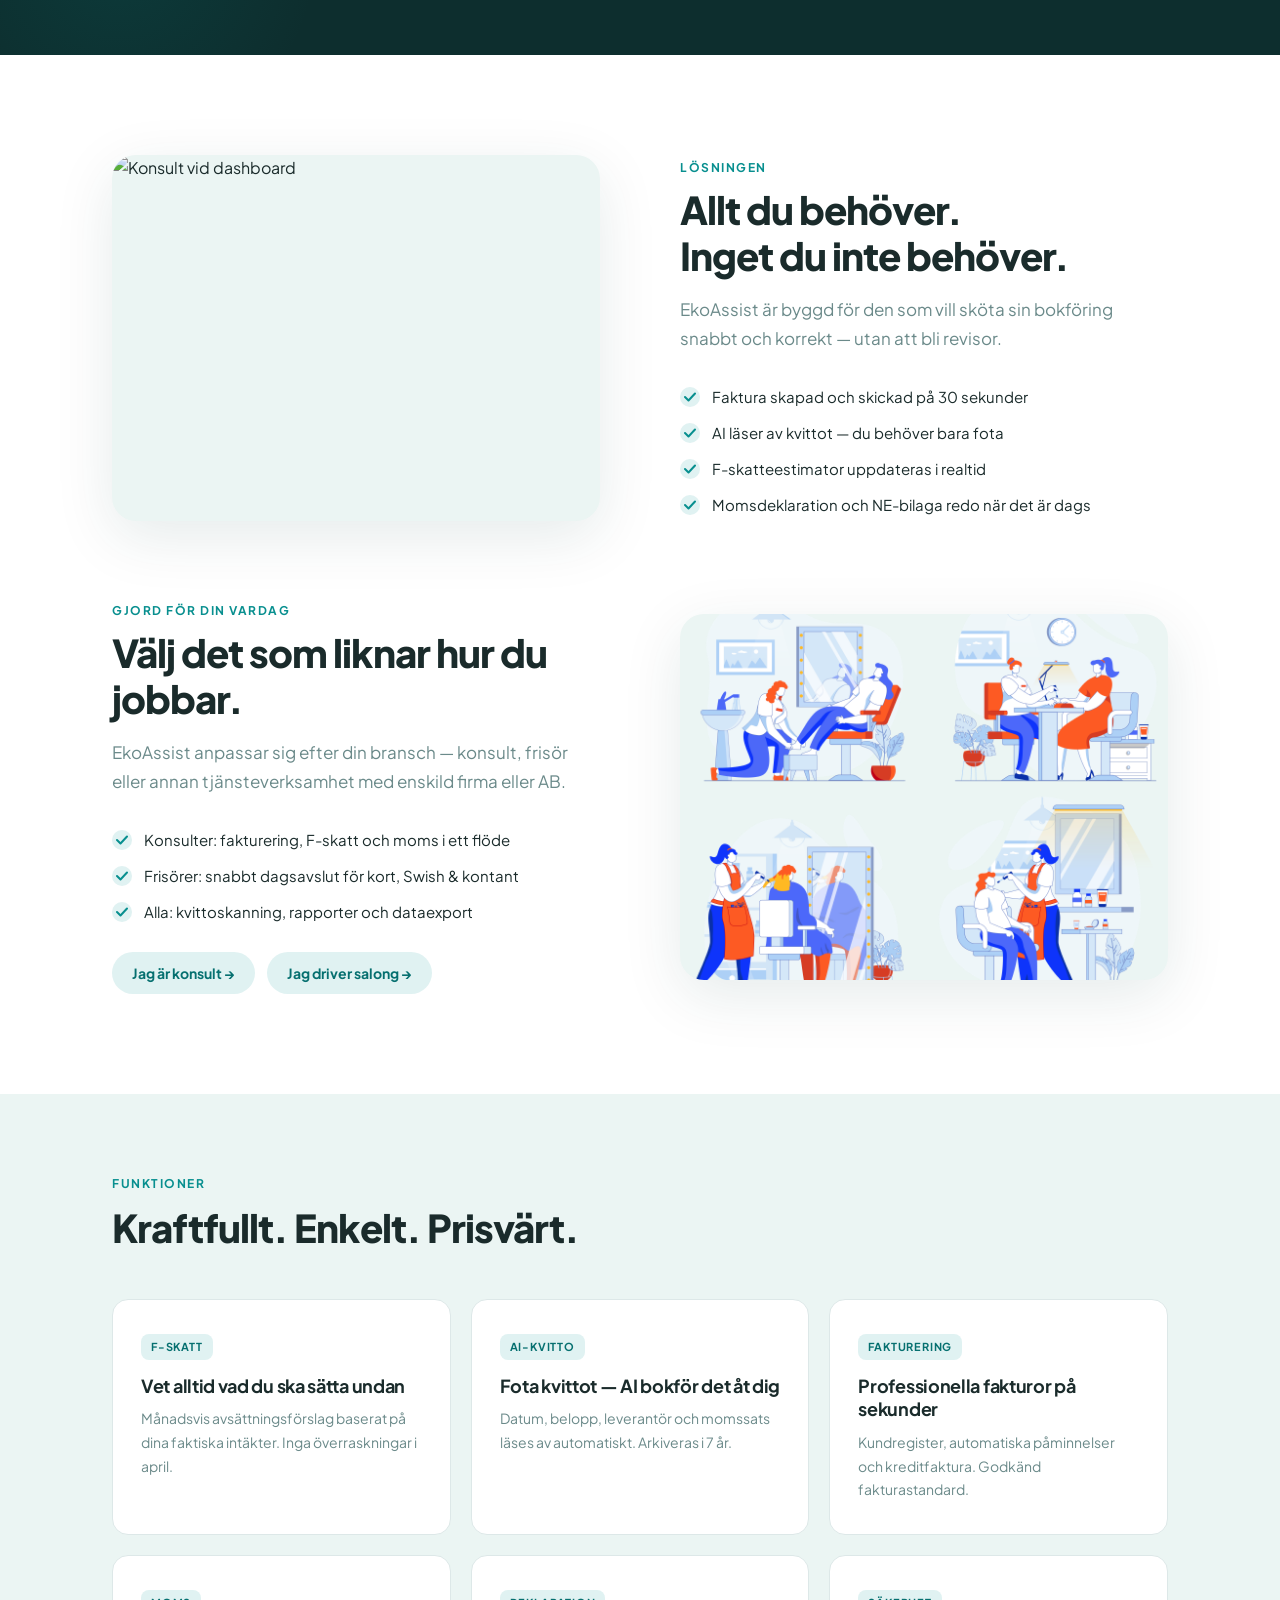
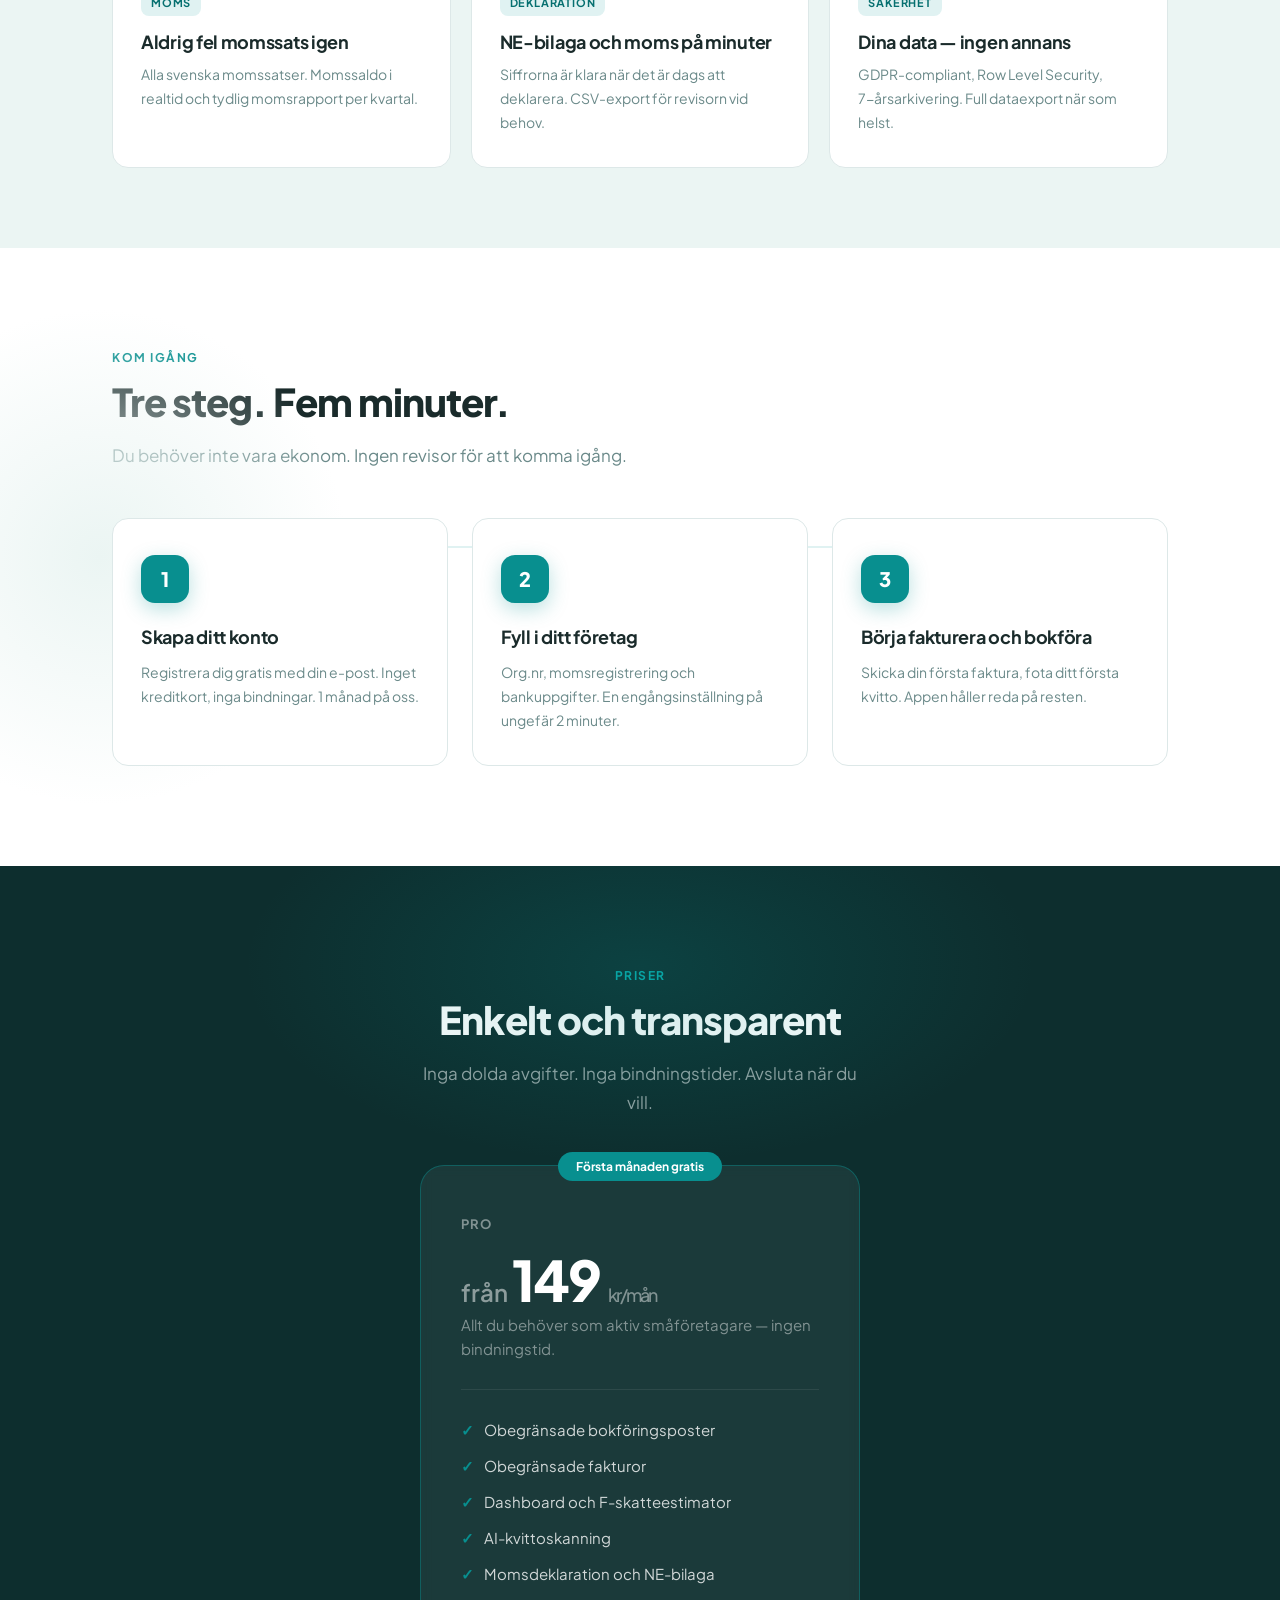
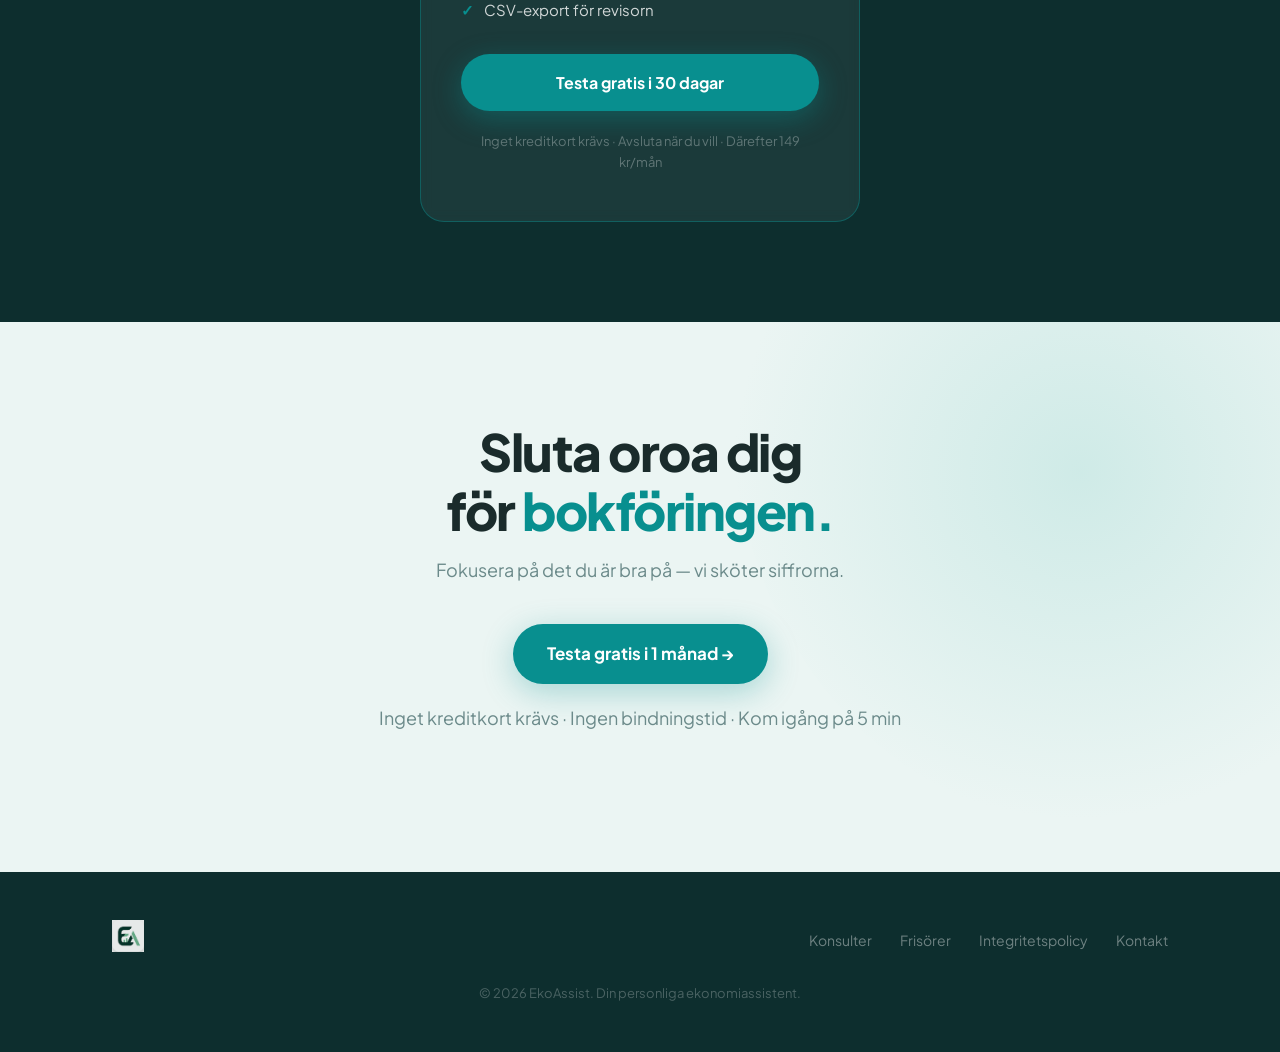
==== commit 5b2f619f: "Mobilanpassning + ny barber-illustration Nav: - Hamburger öppnar dropdown med alla länkar (Funktione" ====
--- a/index.html
+++ b/index.html
@@ -110,20 +110,77 @@
     .nav-hamburger {
       display: none;
       flex-direction: column;
+      justify-content: center;
       gap: 5px;
       cursor: pointer;
-      padding: 4px;
+      padding: 8px;
       background: none;
       border: none;
+      margin-left: 4px;
     }
 
     .nav-hamburger span {
       display: block;
-      width: 24px;
+      width: 22px;
       height: 2px;
       background: var(--text);
       border-radius: 2px;
-      transition: all 0.2s;
+      transition: all 0.25s;
+      transform-origin: center;
+    }
+
+    /* Hamburger → X animation */
+    nav.open .nav-hamburger span:nth-child(1) { transform: translateY(7px) rotate(45deg); }
+    nav.open .nav-hamburger span:nth-child(2) { opacity: 0; transform: scaleX(0); }
+    nav.open .nav-hamburger span:nth-child(3) { transform: translateY(-7px) rotate(-45deg); }
+
+    /* Mobile dropdown menu */
+    .nav-mobile-menu {
+      display: none;
+      flex-direction: column;
+      background: var(--white);
+      border-top: 1px solid var(--border);
+      padding: 8px 0 16px;
+    }
+
+    nav.open .nav-mobile-menu { display: flex; }
+
+    .nav-mobile-menu a {
+      font-size: 16px;
+      font-weight: 600;
+      color: var(--text);
+      text-decoration: none;
+      padding: 14px 24px;
+      border-bottom: 1px solid var(--border);
+      transition: background 0.15s, color 0.15s;
+    }
+
+    .nav-mobile-menu a:last-child { border-bottom: none; }
+    .nav-mobile-menu a:active { background: var(--sage); }
+
+    .nav-mobile-menu .mobile-divider {
+      height: 1px;
+      background: var(--border);
+      margin: 8px 24px;
+    }
+
+    .nav-mobile-menu .mobile-cta {
+      margin: 12px 24px 0;
+      background: var(--teal);
+      color: var(--white) !important;
+      border-radius: 50px;
+      text-align: center;
+      padding: 14px 24px !important;
+      border-bottom: none !important;
+      box-shadow: 0 4px 16px rgba(8,143,143,0.25);
+    }
+
+    .nav-mobile-menu .mobile-login {
+      color: var(--muted) !important;
+      font-size: 14px !important;
+      text-align: center;
+      padding-top: 8px !important;
+      border-bottom: none !important;
     }
 
     /* ── HERO ────────────────────────────────────────── */
@@ -867,34 +924,94 @@
 
     /* ── RESPONSIVE ──────────────────────────────────── */
     @media (max-width: 900px) {
+      /* Nav */
       .nav-links { display: none; }
+      .nav-login { display: none; }
       .nav-hamburger { display: flex; }
 
-      .hero-inner { grid-template-columns: 1fr; gap: 40px; padding: 60px 0 60px; }
+      /* Hero */
+      .hero { min-height: auto; }
+      .hero-inner { grid-template-columns: 1fr; gap: 32px; padding: 48px 0 64px; }
+      .hero-text { max-width: 100%; }
       .hero-visual { justify-content: center; }
-      .hero-stat { left: 0; }
-      .pain-grid { grid-template-columns: 1fr; }
-      .features-split { grid-template-columns: 1fr; gap: 40px; }
+      .hero-img-wrap { max-width: 480px; }
+      .hero-stat { left: 0; right: auto; bottom: -16px; }
+      .hero-features { gap: 20px; }
+
+      /* Sections */
+      .problem { padding: 64px 0; }
+      .features { padding: 64px 0; }
+      .features-grid-section { padding: 56px 0; }
+      .how { padding: 64px 0; }
+      .pricing { padding: 64px 0; }
+      .cta-banner { padding: 64px 0; }
+
+      /* Content */
+      .pain-grid { grid-template-columns: 1fr; gap: 14px; }
+      .features-split { grid-template-columns: 1fr; gap: 36px; margin-bottom: 56px; }
       .features-split.reverse { direction: ltr; }
       .features-grid { grid-template-columns: 1fr 1fr; }
-      .steps { grid-template-columns: 1fr; }
+      .steps { grid-template-columns: 1fr; gap: 16px; }
       .steps::before { display: none; }
       .price-card { padding: 40px 24px; }
+
+      /* VS strip */
+      .vs-inner { gap: 10px; }
     }
 
     @media (max-width: 600px) {
+      .container { padding: 0 18px; }
+
+      /* Hero */
+      .hero-inner { padding: 40px 0 56px; }
+      .hero h1 { letter-spacing: -1px; }
+      .hero-desc { font-size: 16px; }
+      .hero-features { gap: 16px; }
+      .hero-stat {
+        position: static;
+        display: inline-flex;
+        margin-top: 20px;
+        box-shadow: 0 4px 20px rgba(8,60,60,0.10);
+      }
+
+      /* Nav */
+      .nav-cta { padding: 9px 16px; font-size: 13px; }
+
+      /* Sections */
+      .problem { padding: 52px 0; }
+      .features { padding: 52px 0; }
+      .features-split { gap: 28px; margin-bottom: 44px; }
+      .features-grid-section { padding: 44px 0; }
       .features-grid { grid-template-columns: 1fr; }
-      .container { padding: 0 20px; }
-      .hero h1 { letter-spacing: -1px; }
-      .footer-inner { flex-direction: column; align-items: flex-start; }
-      .footer-links { flex-wrap: wrap; gap: 16px; }
+      .how { padding: 52px 0; }
+      .pricing { padding: 52px 0; }
+      .cta-banner { padding: 52px 0; }
+
+      /* Typography */
+      .section-title { letter-spacing: -0.5px; }
+      .section-sub { font-size: 15px; }
+      .pain-card { padding: 24px 20px; }
+      .feature-card { padding: 24px 20px; }
+      .step { padding: 28px 20px 24px; }
+
+      /* Pricing */
+      .price-card { padding: 36px 20px; }
+      .price-amount { font-size: 44px; }
+
+      /* Footer */
+      .footer-inner { flex-direction: column; align-items: flex-start; gap: 16px; }
+      .footer-links { flex-wrap: wrap; gap: 14px; }
+      .footer-copy { text-align: left; }
+
+      /* VS strip */
+      .vs-chip { font-size: 12px; padding: 6px 12px; }
     }
   </style>
 </head>
 <body>
 
   <!-- NAV -->
-  <nav>
+  <nav id="main-nav">
     <div class="container nav-inner">
       <a class="nav-logo" href="#">
         <img src="./assets/ekoassist-logotype-transparent.png" alt="EkoAssist">
@@ -909,12 +1026,38 @@
       <div class="nav-right">
         <a class="nav-login" href="https://app.ekoassist.se">Logga in</a>
         <a class="nav-cta" href="https://app.ekoassist.se">Testa gratis →</a>
-        <button class="nav-hamburger" aria-label="Meny" onclick="this.closest('nav').querySelector('.nav-links').style.display = this.closest('nav').querySelector('.nav-links').style.display === 'flex' ? 'none' : 'flex'">
+        <button class="nav-hamburger" id="hamburger-btn" aria-label="Öppna meny" aria-expanded="false">
           <span></span><span></span><span></span>
         </button>
       </div>
     </div>
+    <!-- Mobile dropdown -->
+    <div class="nav-mobile-menu" id="mobile-menu">
+      <a href="#features" class="mobile-link">Funktioner</a>
+      <a href="#hur" class="mobile-link">Kom igång</a>
+      <a href="#pris" class="mobile-link">Pris</a>
+      <a href="/konsult" class="mobile-link">Konsult</a>
+      <a href="/frisor" class="mobile-link">Frisör</a>
+      <a href="https://app.ekoassist.se" class="mobile-login">Logga in</a>
+      <a href="https://app.ekoassist.se" class="mobile-cta">Testa gratis →</a>
+    </div>
   </nav>
+
+  <script>
+    const nav = document.getElementById('main-nav');
+    const btn = document.getElementById('hamburger-btn');
+    btn.addEventListener('click', () => {
+      const open = nav.classList.toggle('open');
+      btn.setAttribute('aria-expanded', open);
+    });
+    // Close menu when a link is tapped
+    document.querySelectorAll('.mobile-link, .mobile-login, .mobile-cta').forEach(link => {
+      link.addEventListener('click', () => {
+        nav.classList.remove('open');
+        btn.setAttribute('aria-expanded', 'false');
+      });
+    });
+  </script>
 
   <!-- HERO -->
   <section class="hero">
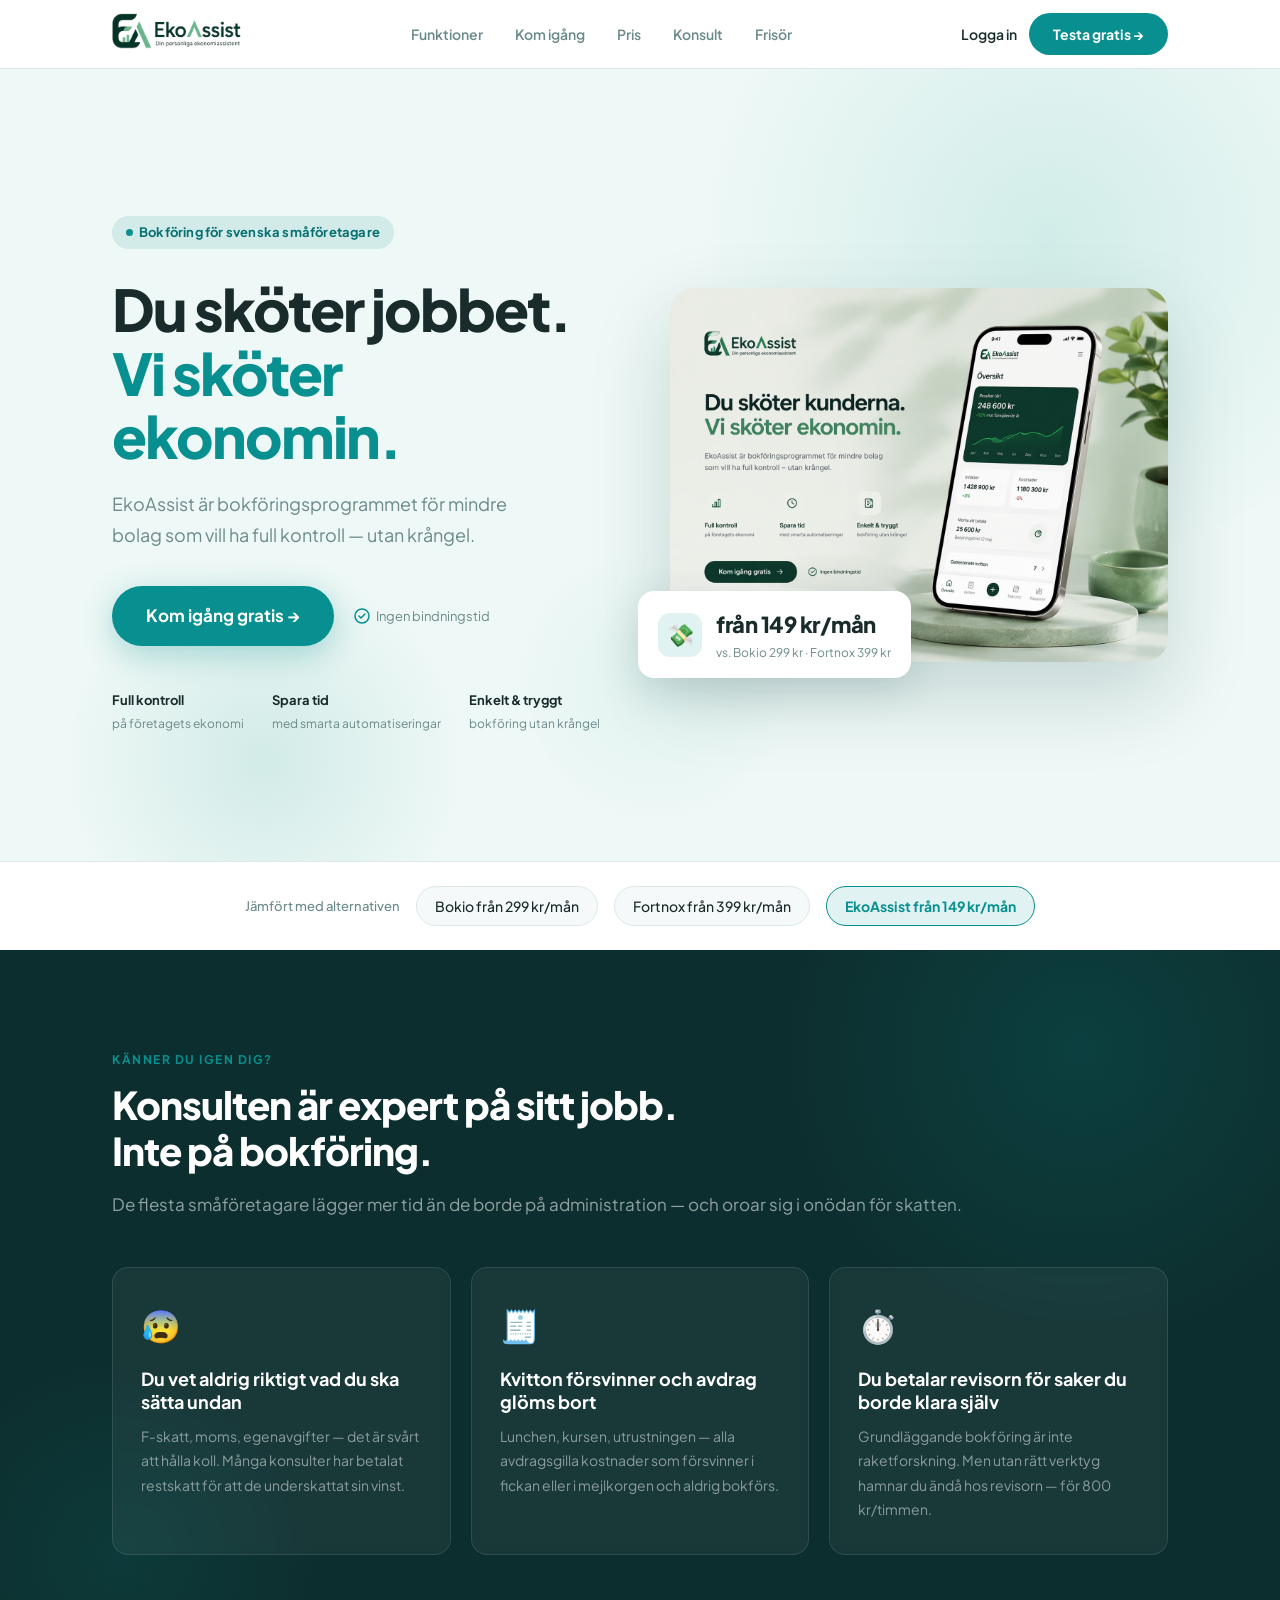
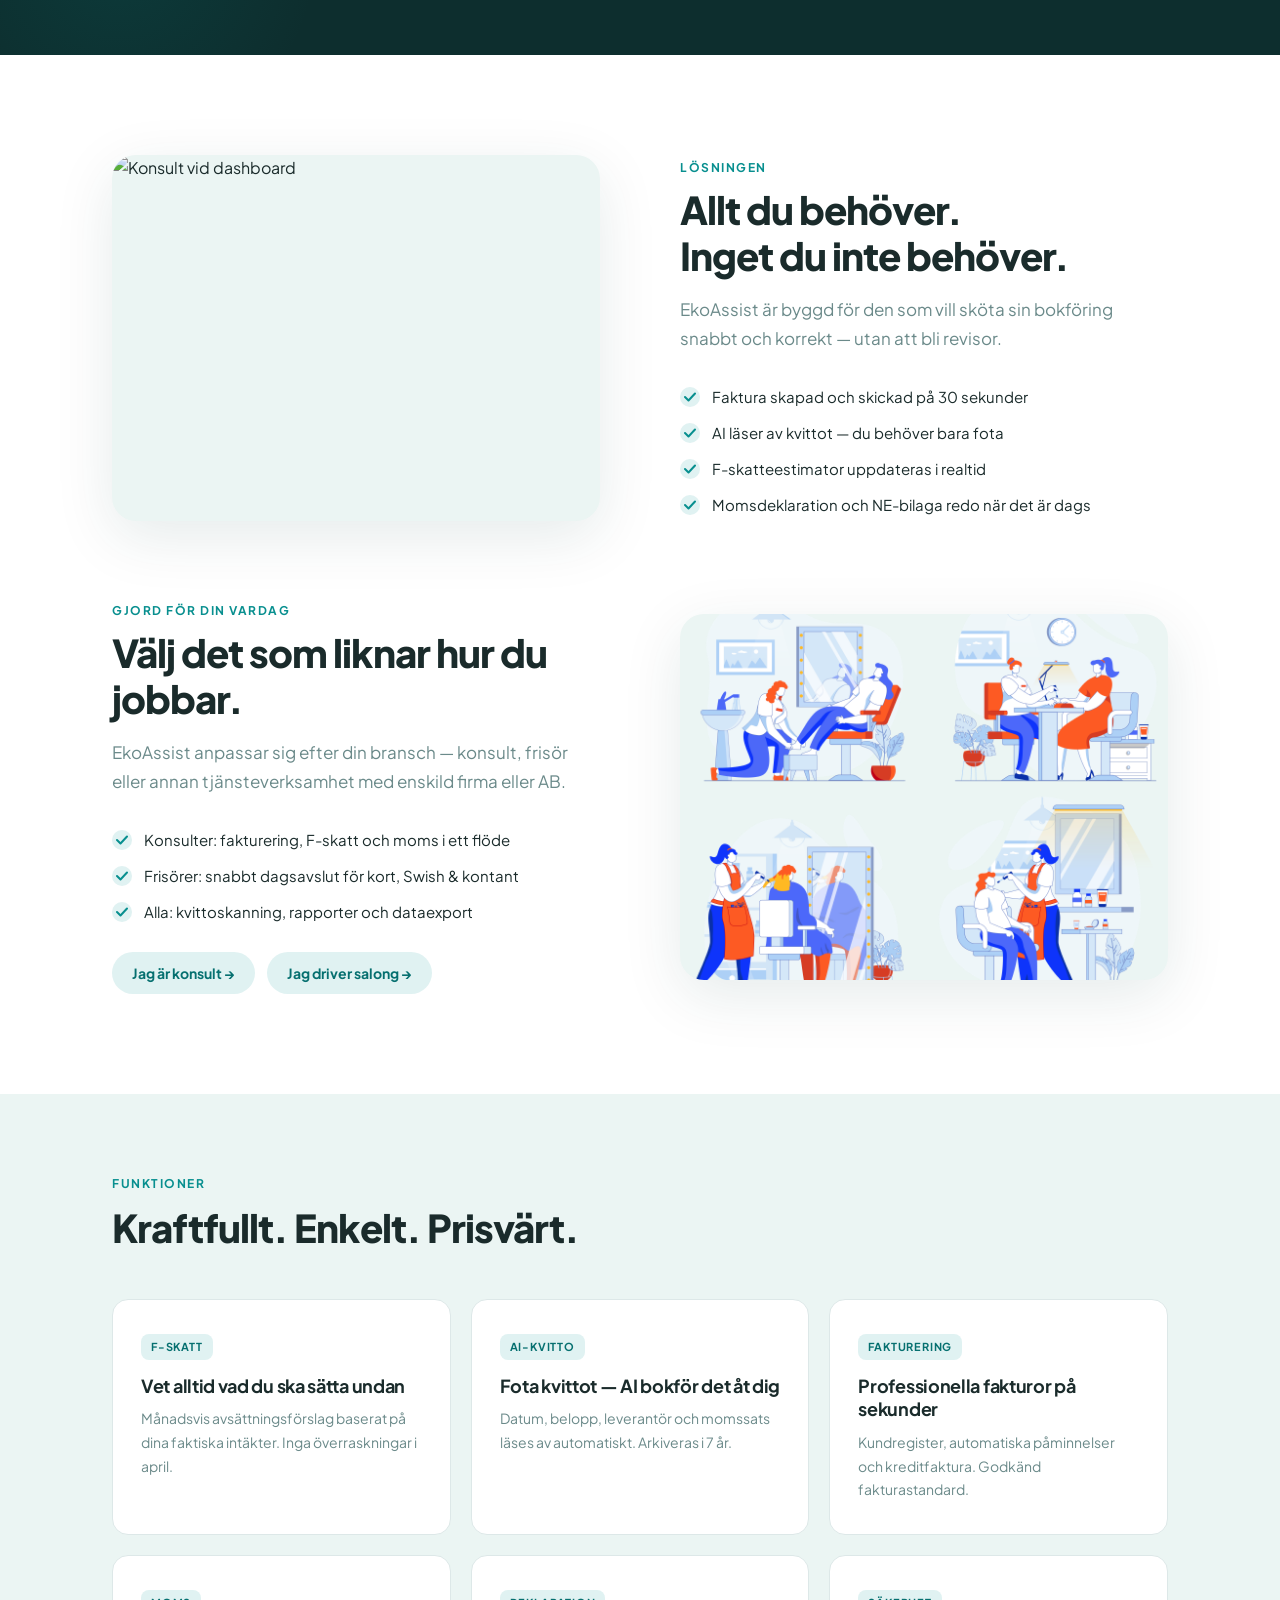
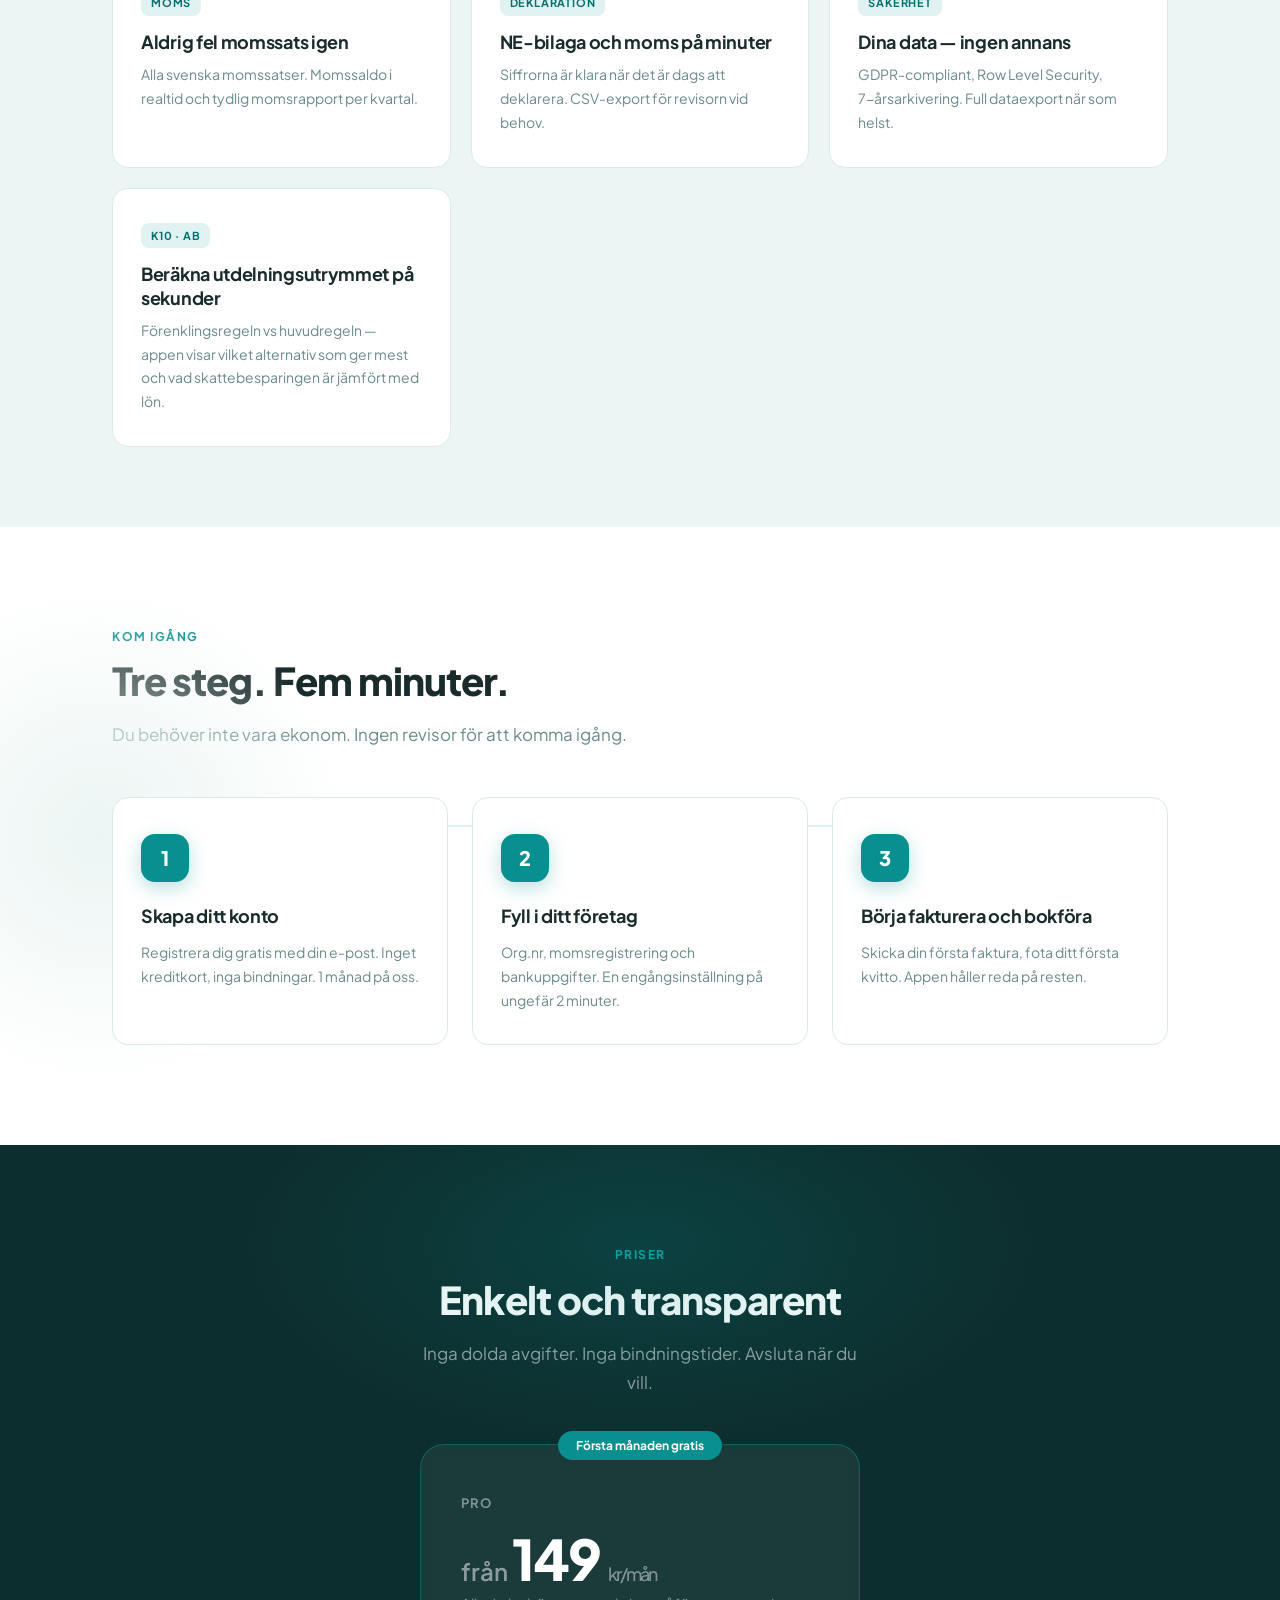
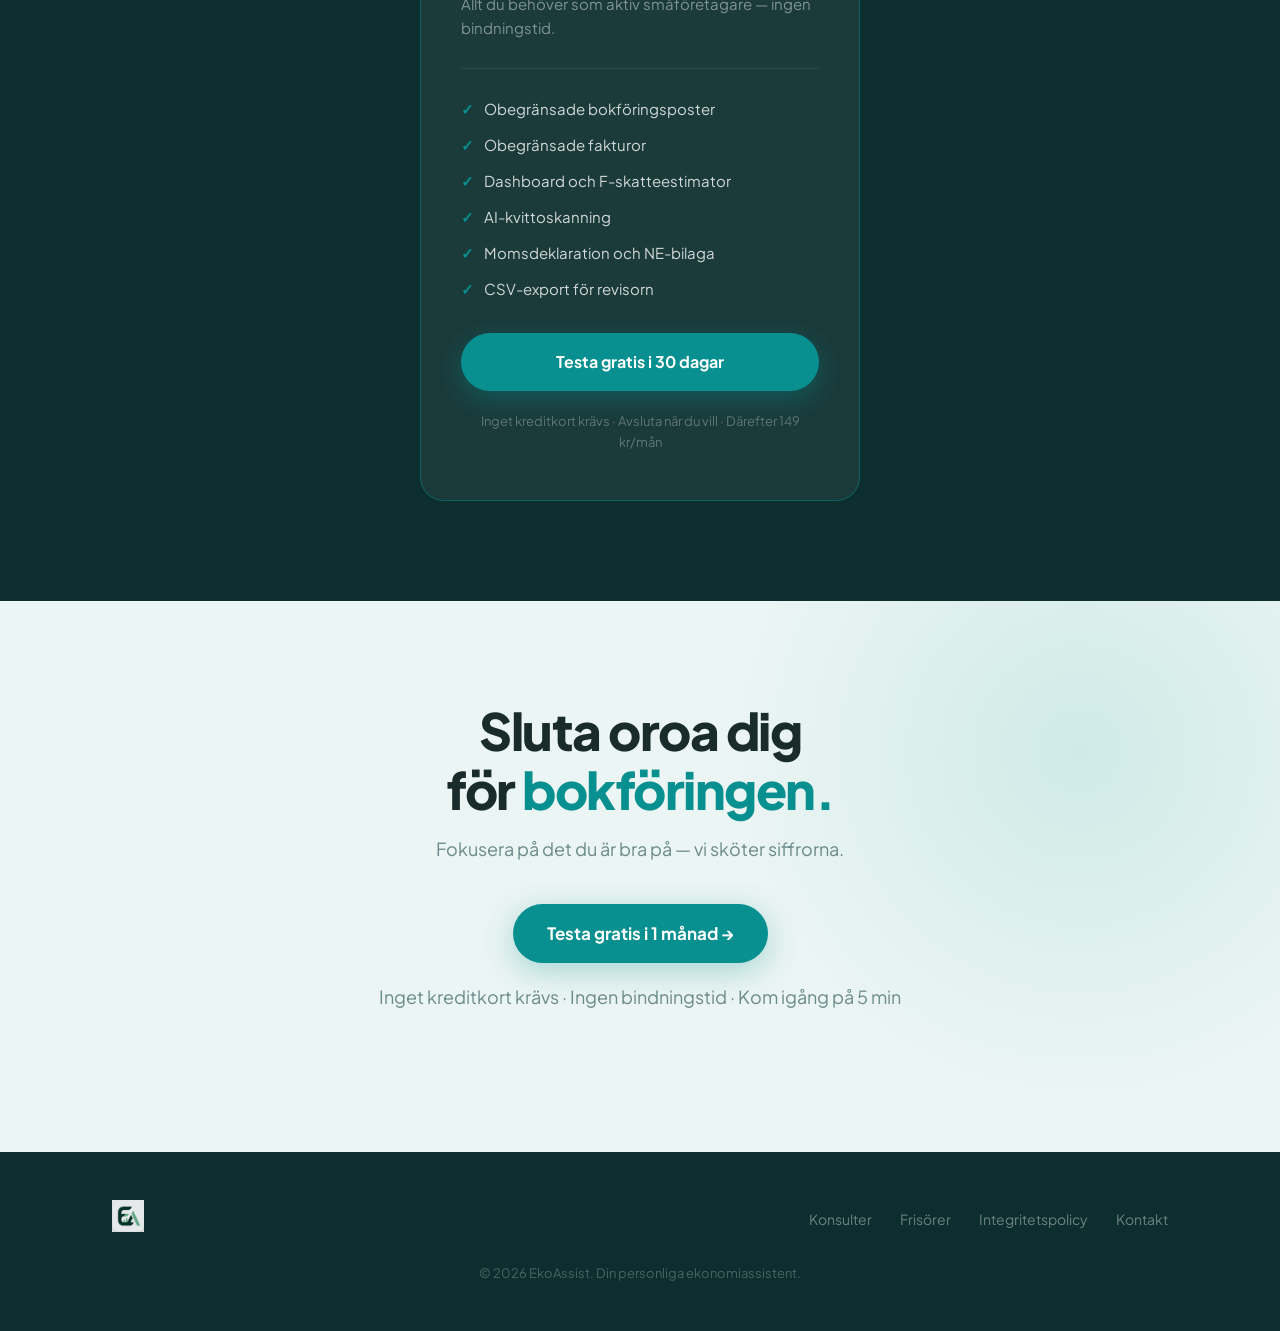
==== commit 3e6e0a61: "Lägg till K10-kalkylator i feature-sektionen Co-Authored-By: Claude Sonnet 4.6 <noreply@anthropic.co" ====
--- a/index.html
+++ b/index.html
@@ -1228,6 +1228,11 @@
           <h3>Dina data — ingen annans</h3>
           <p>GDPR-compliant, Row Level Security, 7-årsarkivering. Full dataexport när som helst.</p>
         </div>
+        <div class="feature-card">
+          <div class="feature-tag">K10 · AB</div>
+          <h3>Beräkna utdelningsutrymmet på sekunder</h3>
+          <p>Förenklingsregeln vs huvudregeln — appen visar vilket alternativ som ger mest och vad skattebesparingen är jämfört med lön.</p>
+        </div>
       </div>
     </div>
   </section>
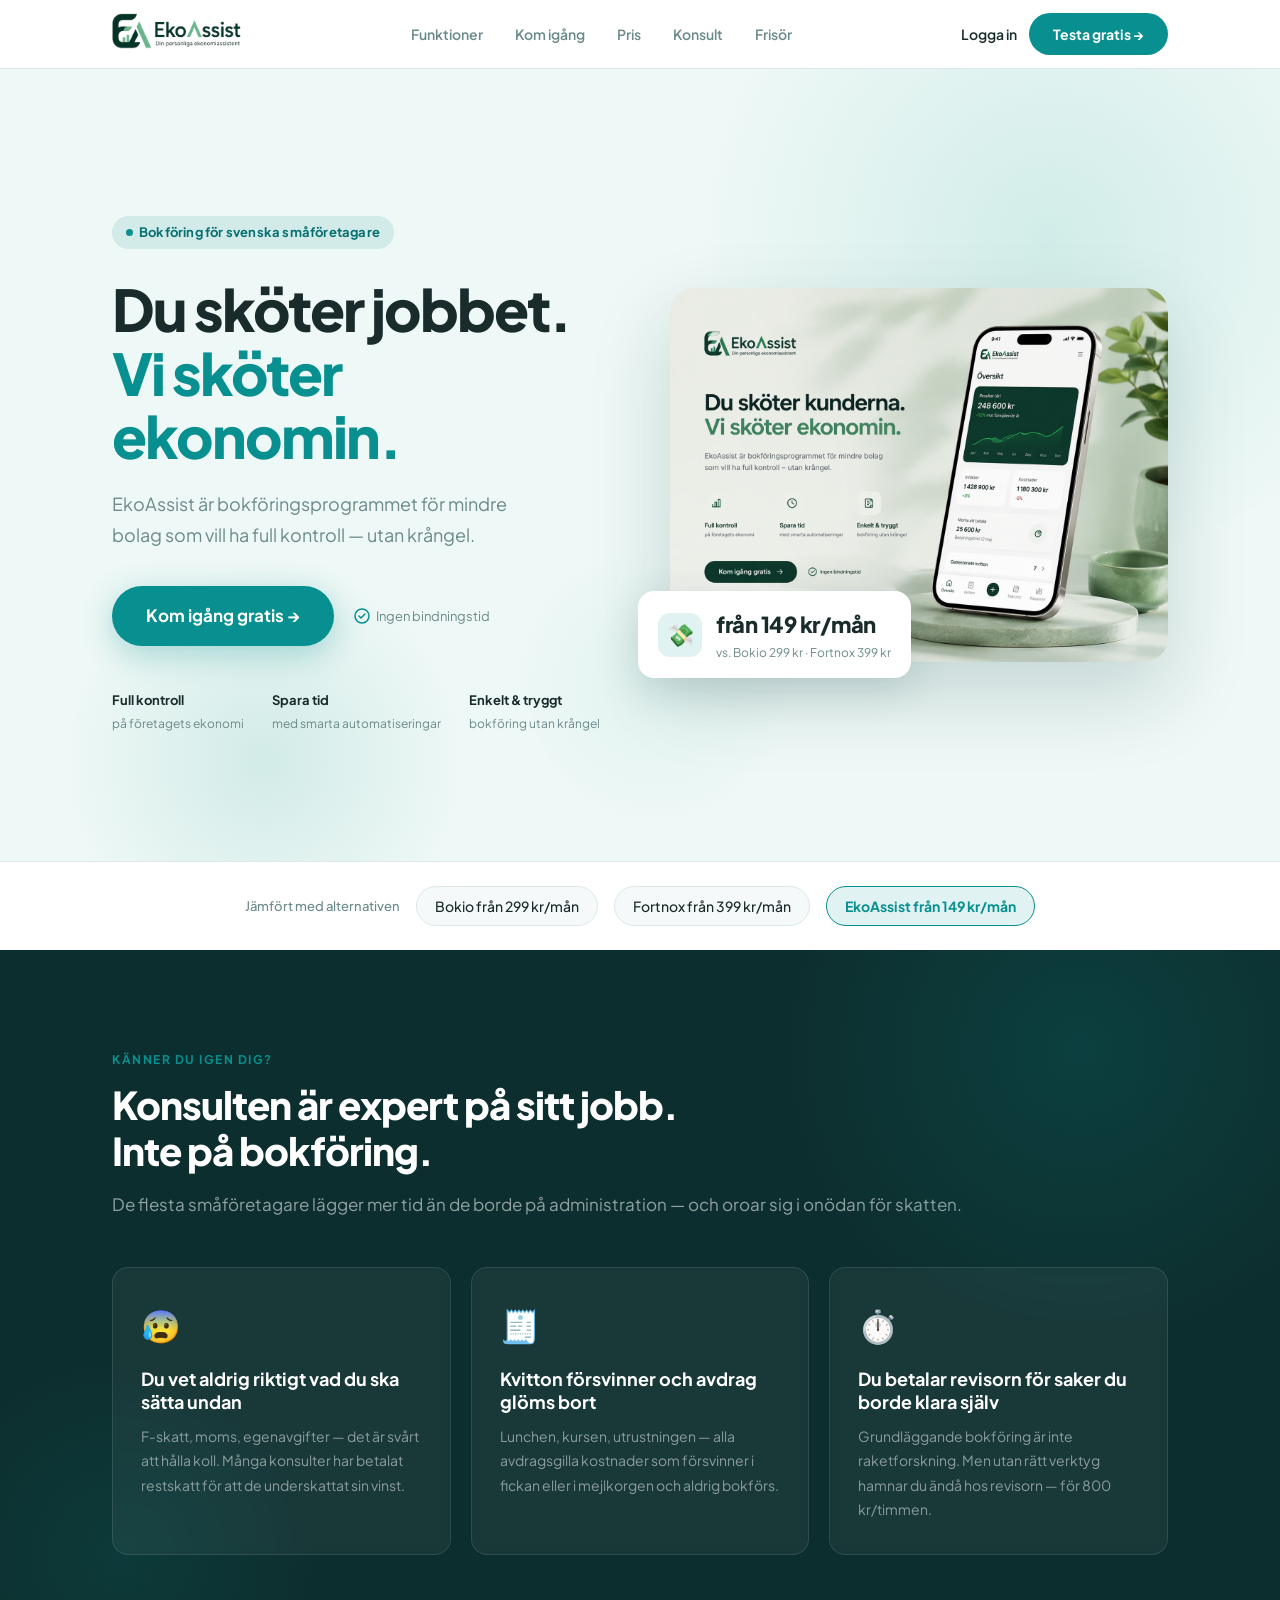
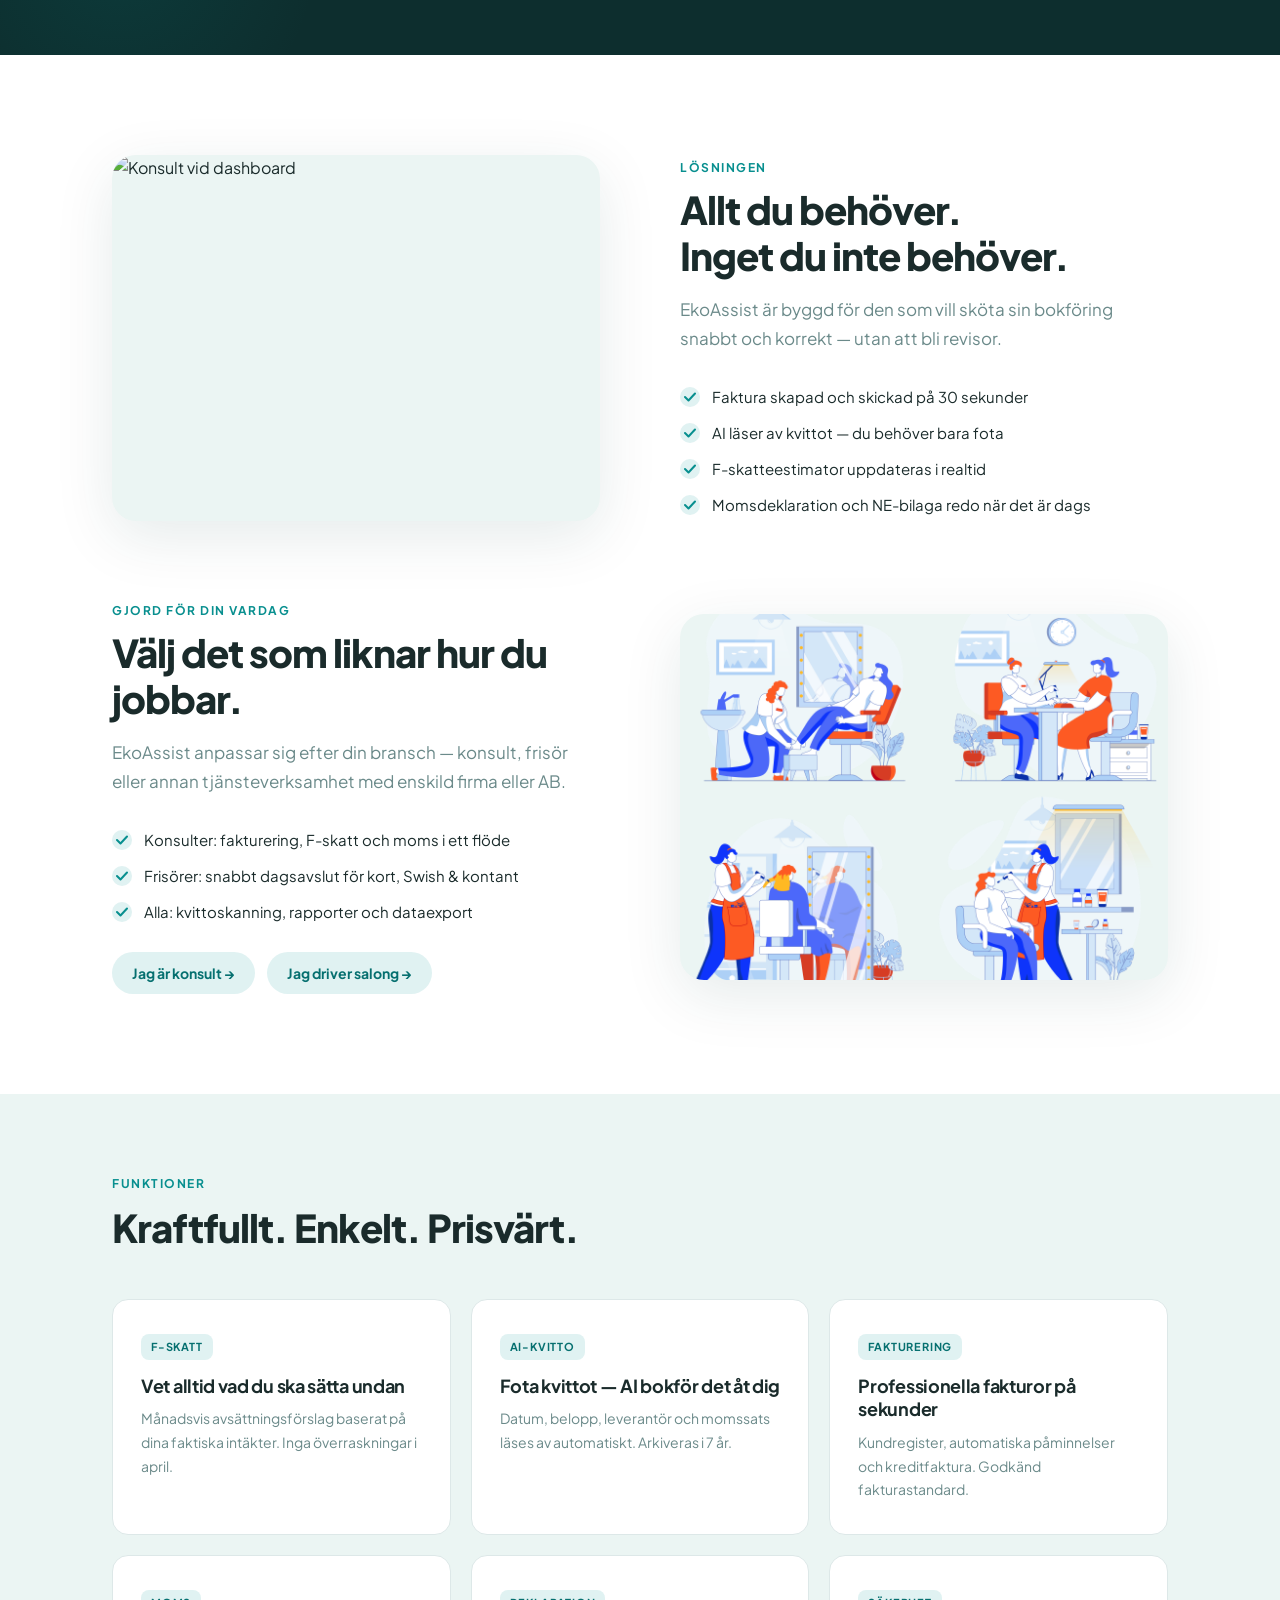
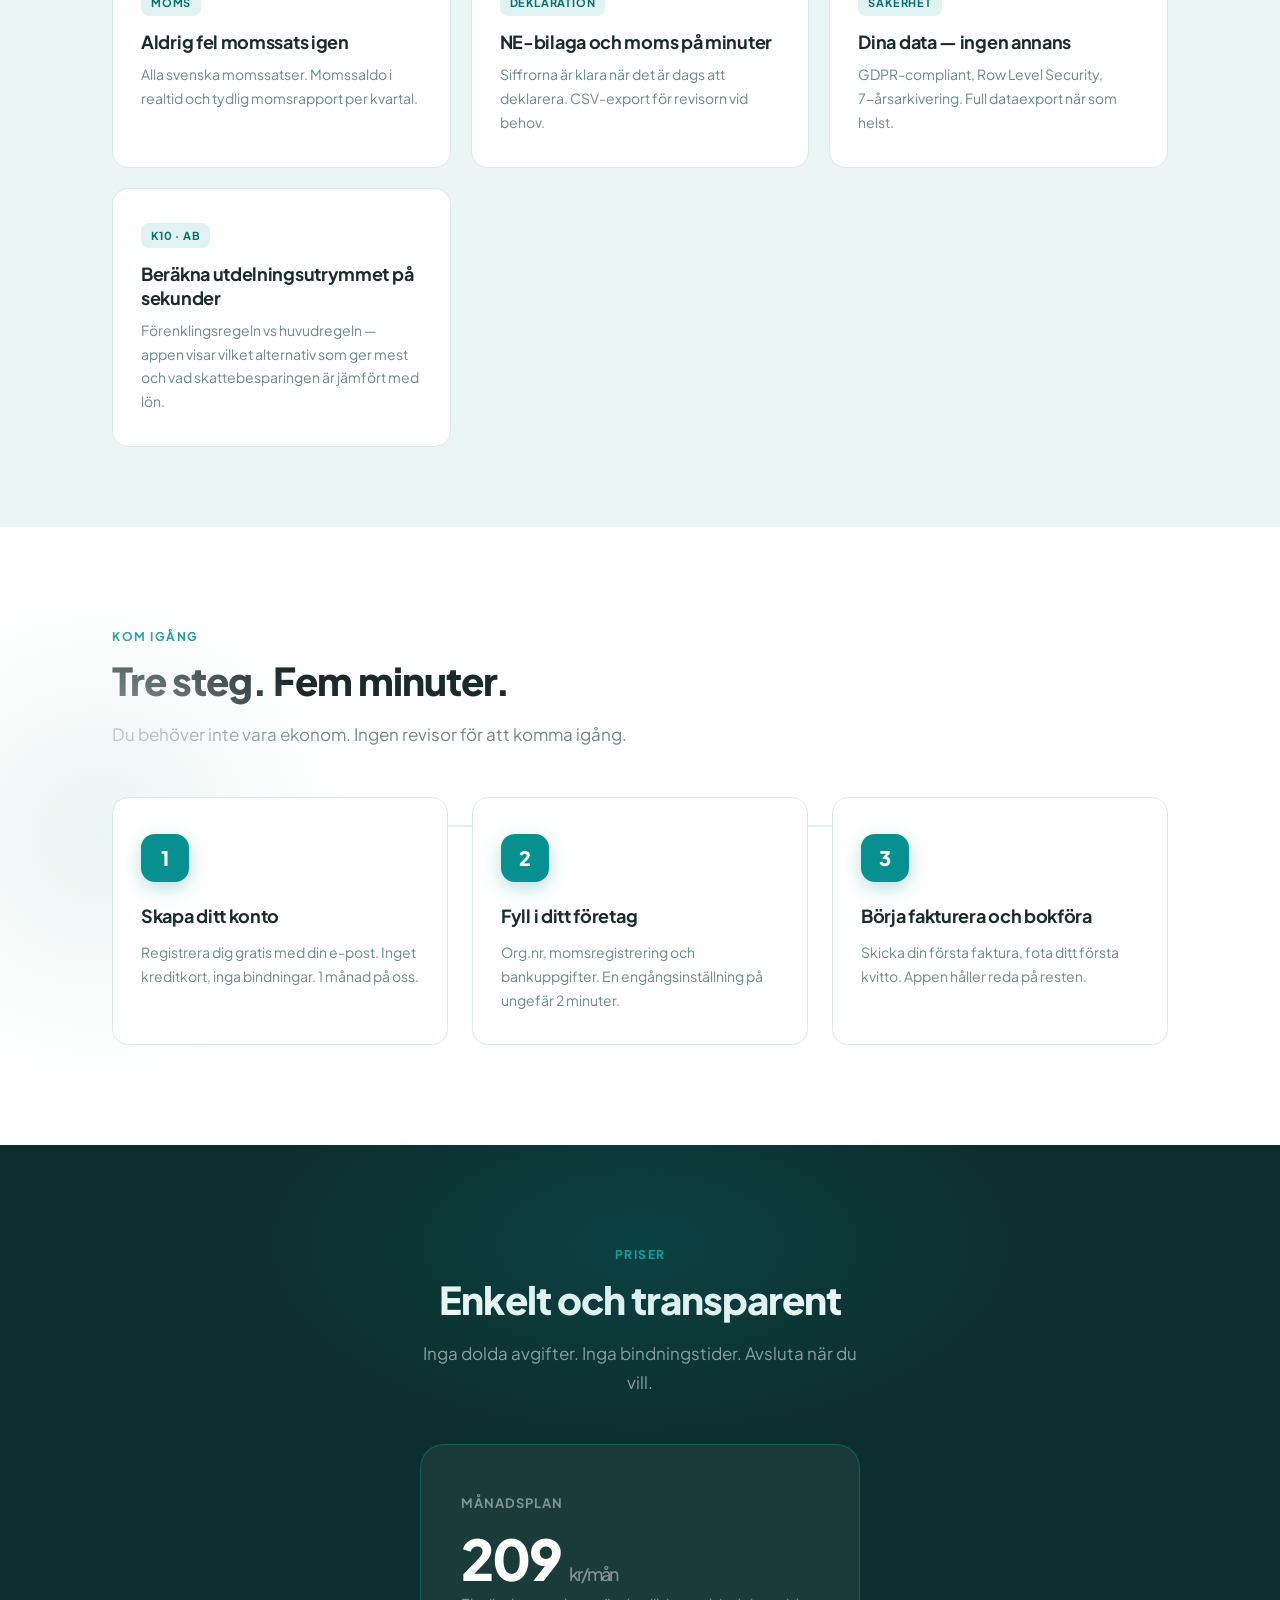
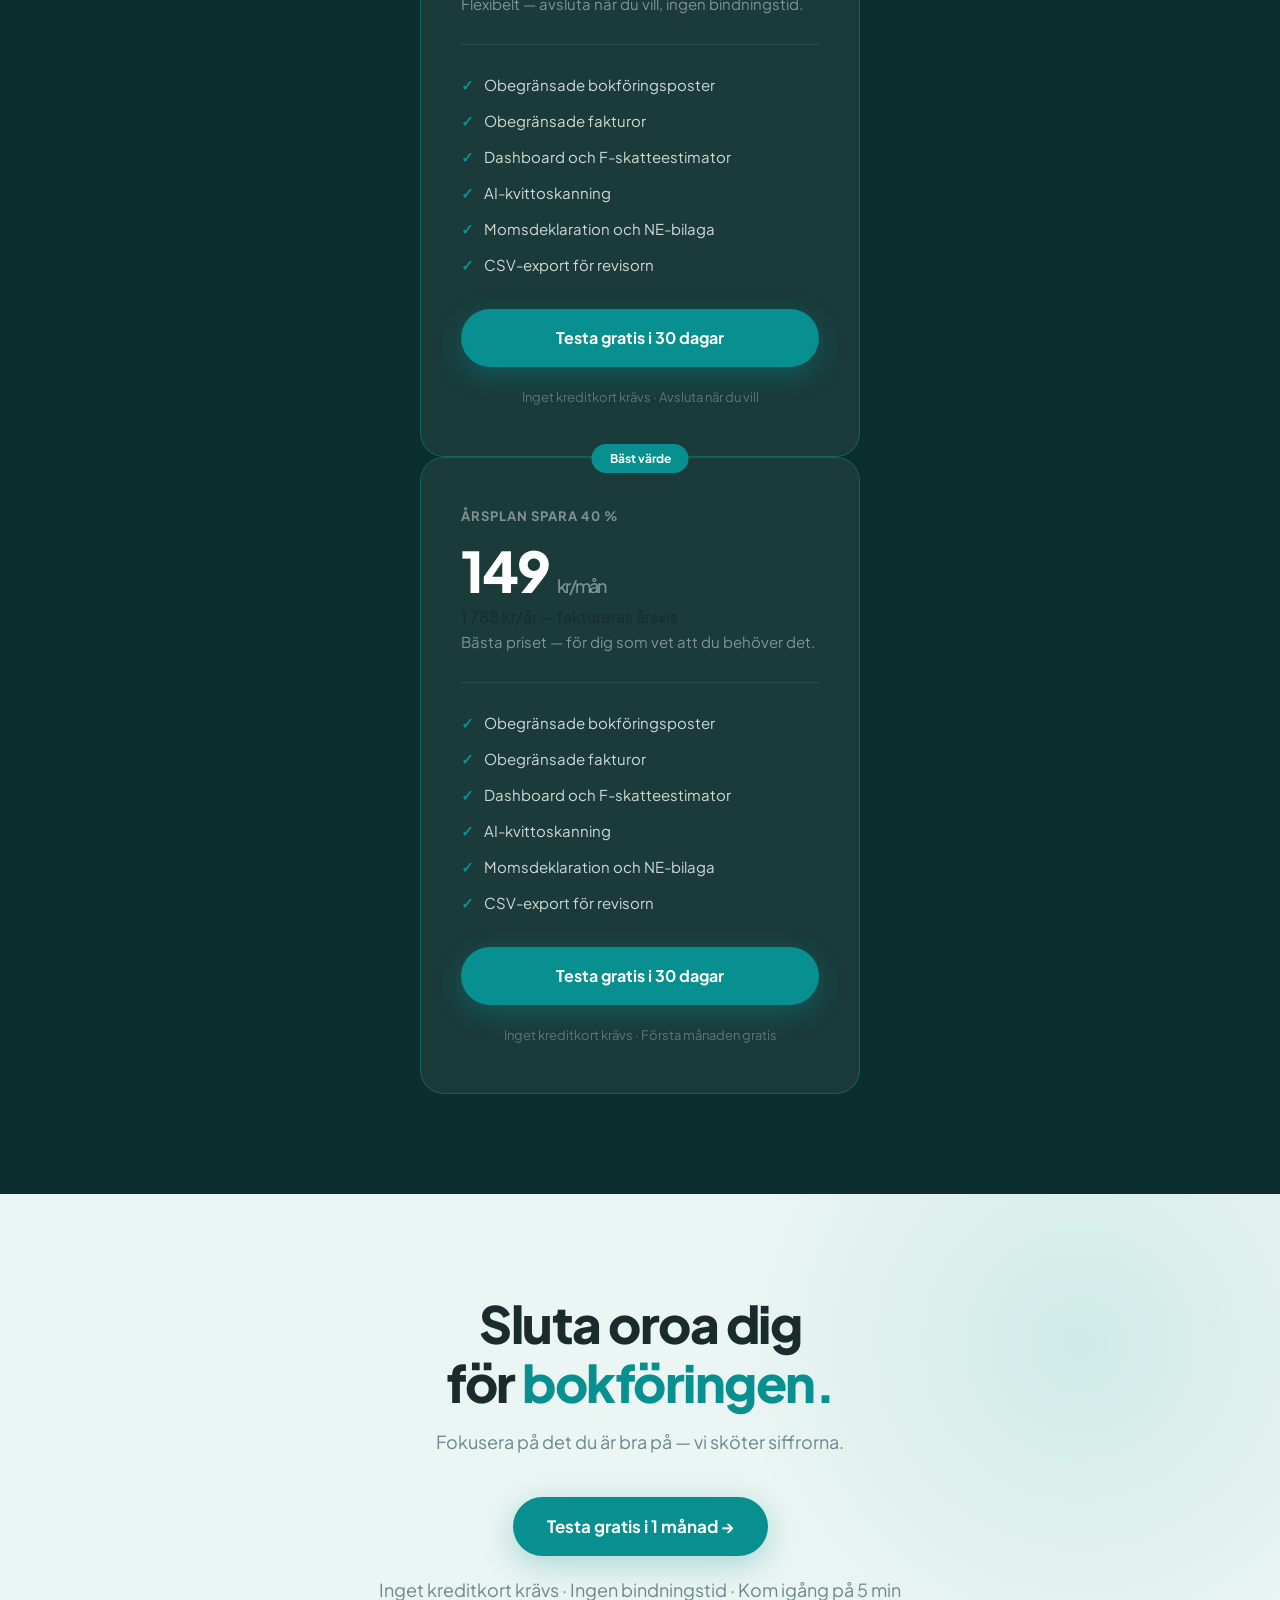
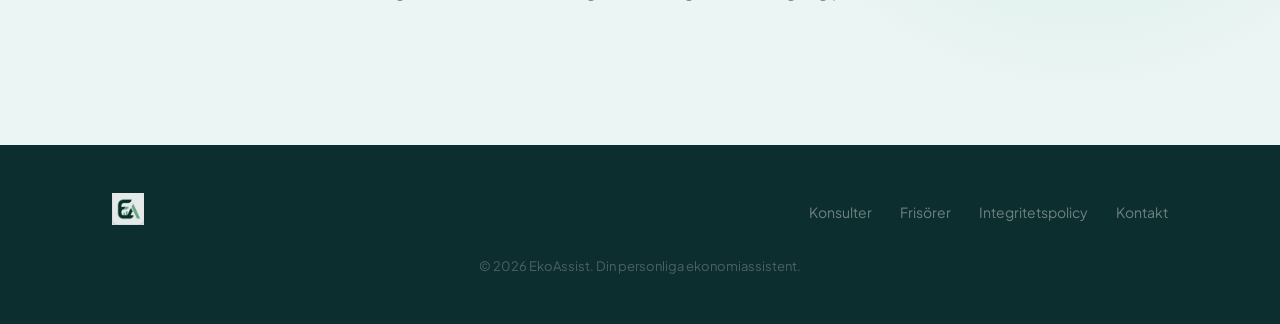
==== commit 6b7aa980: "Uppdatera prissättning: två priskort (månadsplan + årsplan) Ersätt enkelt priskort med månadsplan (2" ====
--- a/index.html
+++ b/index.html
@@ -1025,7 +1025,7 @@
       </ul>
       <div class="nav-right">
         <a class="nav-login" href="https://app.ekoassist.se">Logga in</a>
-        <a class="nav-cta" href="https://app.ekoassist.se">Testa gratis →</a>
+        <a class="nav-cta" href="https://app.ekoassist.se?signup=1">Testa gratis →</a>
         <button class="nav-hamburger" id="hamburger-btn" aria-label="Öppna meny" aria-expanded="false">
           <span></span><span></span><span></span>
         </button>
@@ -1039,7 +1039,7 @@
       <a href="/konsult" class="mobile-link">Konsult</a>
       <a href="/frisor" class="mobile-link">Frisör</a>
       <a href="https://app.ekoassist.se" class="mobile-login">Logga in</a>
-      <a href="https://app.ekoassist.se" class="mobile-cta">Testa gratis →</a>
+      <a href="https://app.ekoassist.se?signup=1" class="mobile-cta">Testa gratis →</a>
     </div>
   </nav>
 
@@ -1070,7 +1070,7 @@
           <h1>Du sköter jobbet.<br><em>Vi sköter ekonomin.</em></h1>
           <p class="hero-desc">EkoAssist är bokföringsprogrammet för mindre bolag som vill ha full kontroll — utan krångel.</p>
           <div class="hero-actions">
-            <a class="btn-primary" href="https://app.ekoassist.se">Kom igång gratis →</a>
+            <a class="btn-primary" href="https://app.ekoassist.se?signup=1">Kom igång gratis →</a>
             <div class="hero-trust">
               <svg width="16" height="16" viewBox="0 0 16 16" fill="none">
                 <circle cx="8" cy="8" r="7" stroke="#088F8F" stroke-width="1.5"></circle>
@@ -1269,21 +1269,44 @@
       <div class="section-label">Priser</div>
       <h2 class="section-title">Enkelt och transparent</h2>
       <p class="section-sub">Inga dolda avgifter. Inga bindningstider. Avsluta när du vill.</p>
-      <div class="price-card">
-        <div class="featured-badge">Första månaden gratis</div>
-        <div class="price-name">Pro</div>
-        <div class="price-amount"><span style="font-size:24px;font-weight:600;color:rgba(255,255,255,0.5);letter-spacing:0;">från </span>149 <span>kr/mån</span></div>
-        <div class="price-desc">Allt du behöver som aktiv småföretagare — ingen bindningstid.</div>
-        <ul class="price-features">
-          <li>Obegränsade bokföringsposter</li>
-          <li>Obegränsade fakturor</li>
-          <li>Dashboard och F-skatteestimator</li>
-          <li>AI-kvittoskanning</li>
-          <li>Momsdeklaration och NE-bilaga</li>
-          <li>CSV-export för revisorn</li>
-        </ul>
-        <a class="price-btn" href="https://app.ekoassist.se">Testa gratis i 30 dagar</a>
-        <p class="pricing-note">Inget kreditkort krävs · Avsluta när du vill · Därefter 149 kr/mån</p>
+      <div class="pricing-grid">
+
+        <!-- Månadsplan -->
+        <div class="price-card">
+          <div class="price-name">Månadsplan</div>
+          <div class="price-amount">209 <span>kr/mån</span></div>
+          <div class="price-desc">Flexibelt — avsluta när du vill, ingen bindningstid.</div>
+          <ul class="price-features">
+            <li>Obegränsade bokföringsposter</li>
+            <li>Obegränsade fakturor</li>
+            <li>Dashboard och F-skatteestimator</li>
+            <li>AI-kvittoskanning</li>
+            <li>Momsdeklaration och NE-bilaga</li>
+            <li>CSV-export för revisorn</li>
+          </ul>
+          <a class="price-btn secondary" href="https://app.ekoassist.se?signup=1">Testa gratis i 30 dagar</a>
+          <p class="pricing-note">Inget kreditkort krävs · Avsluta när du vill</p>
+        </div>
+
+        <!-- Årsplan (featured) -->
+        <div class="price-card featured">
+          <div class="featured-badge">Bäst värde</div>
+          <div class="price-name">Årsplan <span class="save-badge">Spara 40 %</span></div>
+          <div class="price-amount">149 <span>kr/mån</span></div>
+          <div class="price-annual-total">1 788 kr/år — faktureras årsvis</div>
+          <div class="price-desc">Bästa priset — för dig som vet att du behöver det.</div>
+          <ul class="price-features">
+            <li>Obegränsade bokföringsposter</li>
+            <li>Obegränsade fakturor</li>
+            <li>Dashboard och F-skatteestimator</li>
+            <li>AI-kvittoskanning</li>
+            <li>Momsdeklaration och NE-bilaga</li>
+            <li>CSV-export för revisorn</li>
+          </ul>
+          <a class="price-btn primary" href="https://app.ekoassist.se?signup=1">Testa gratis i 30 dagar</a>
+          <p class="pricing-note">Inget kreditkort krävs · Första månaden gratis</p>
+        </div>
+
       </div>
     </div>
   </section>
@@ -1294,7 +1317,7 @@
       <div class="cta-inner">
         <h2>Sluta oroa dig<br>för <em>bokföringen.</em></h2>
         <p>Fokusera på det du är bra på — vi sköter siffrorna.</p>
-        <a class="btn-primary" href="https://app.ekoassist.se">Testa gratis i 1 månad →</a>
+        <a class="btn-primary" href="https://app.ekoassist.se?signup=1">Testa gratis i 1 månad →</a>
         <p class="cta-trust">Inget kreditkort krävs · Ingen bindningstid · Kom igång på 5 min</p>
       </div>
     </div>
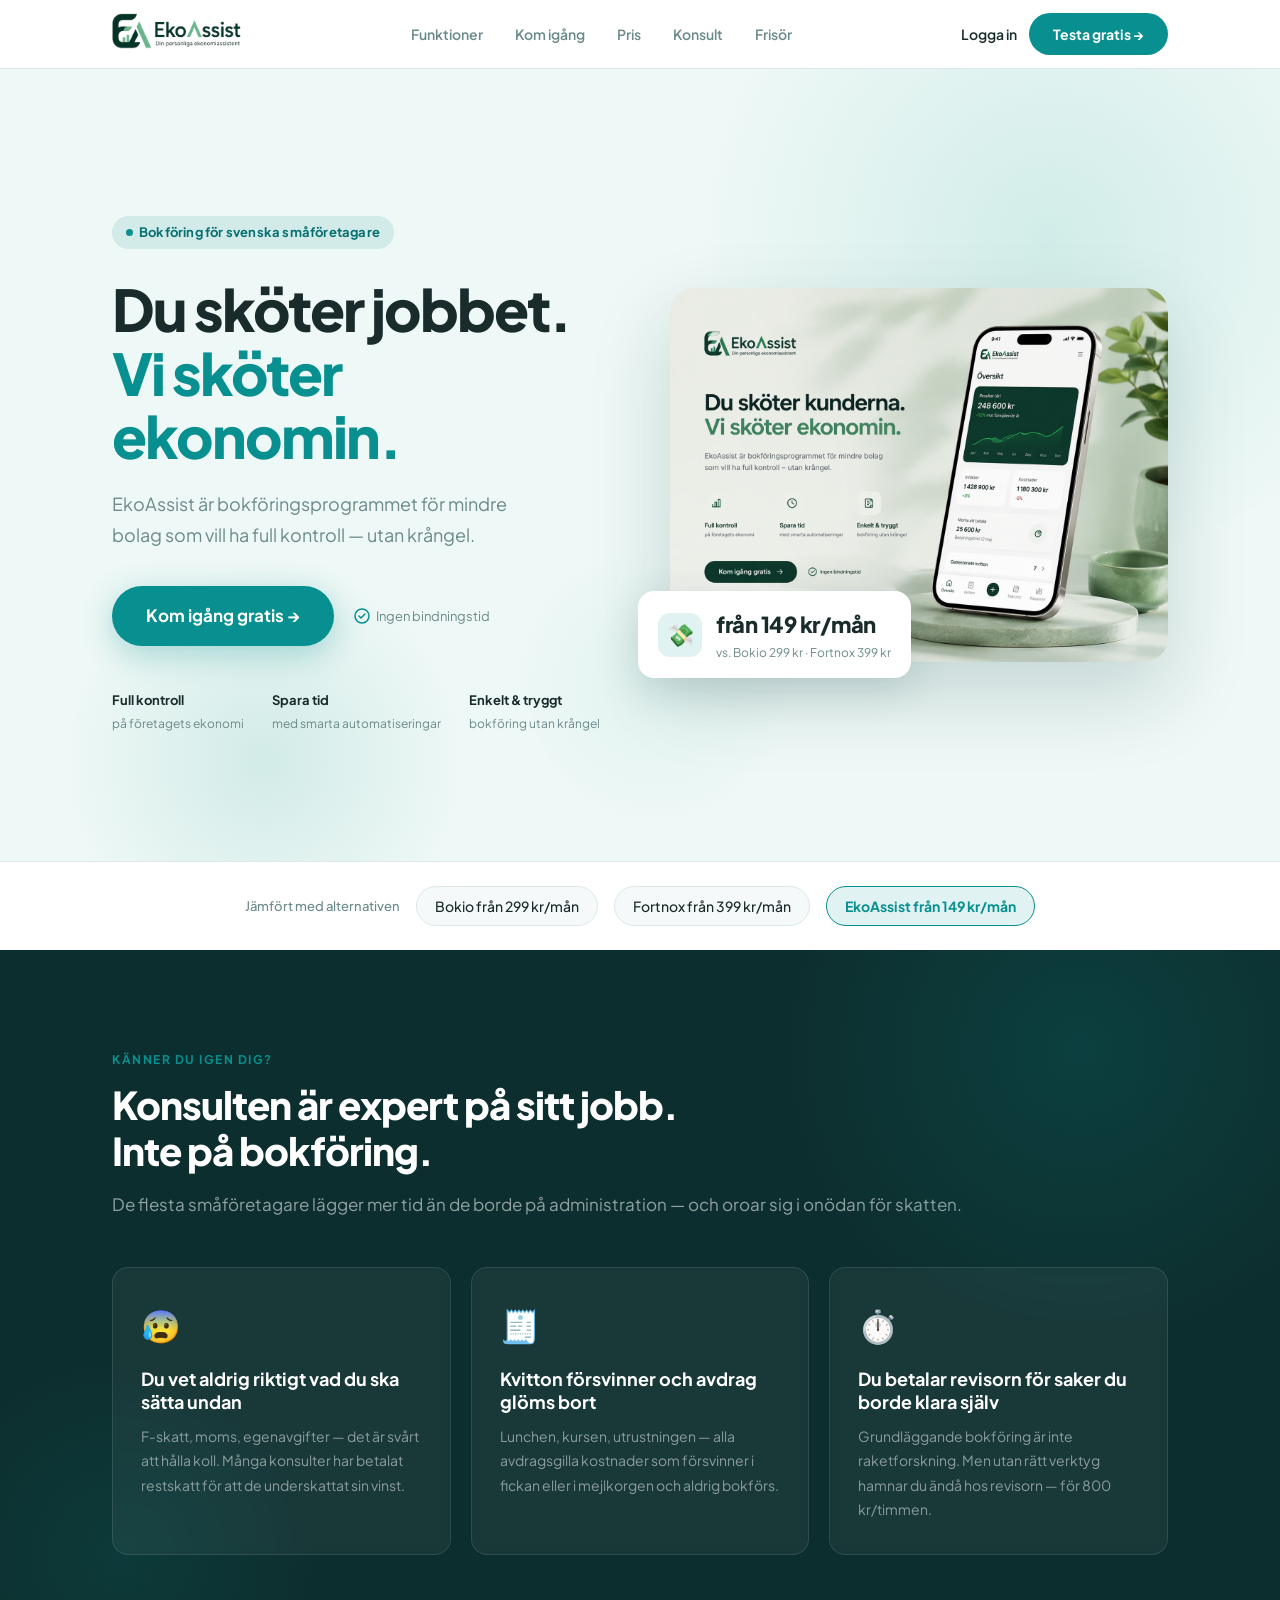
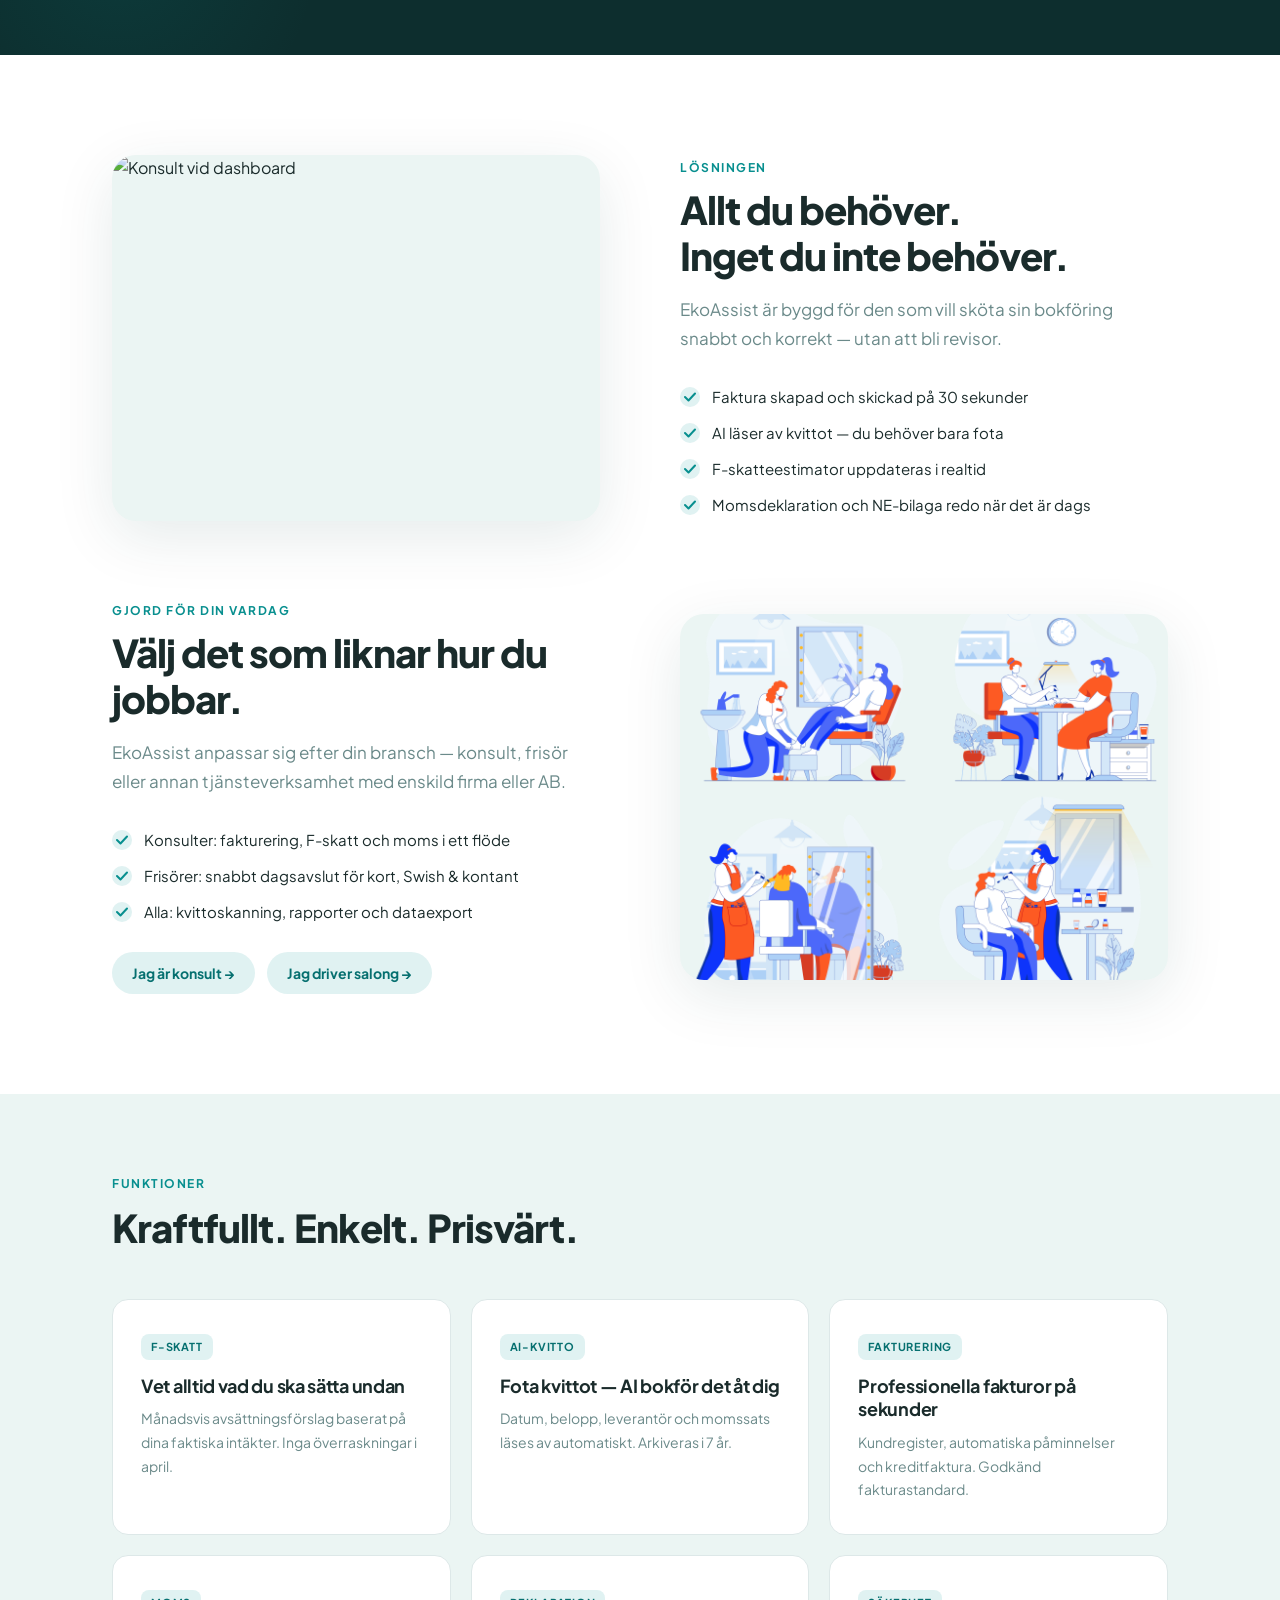
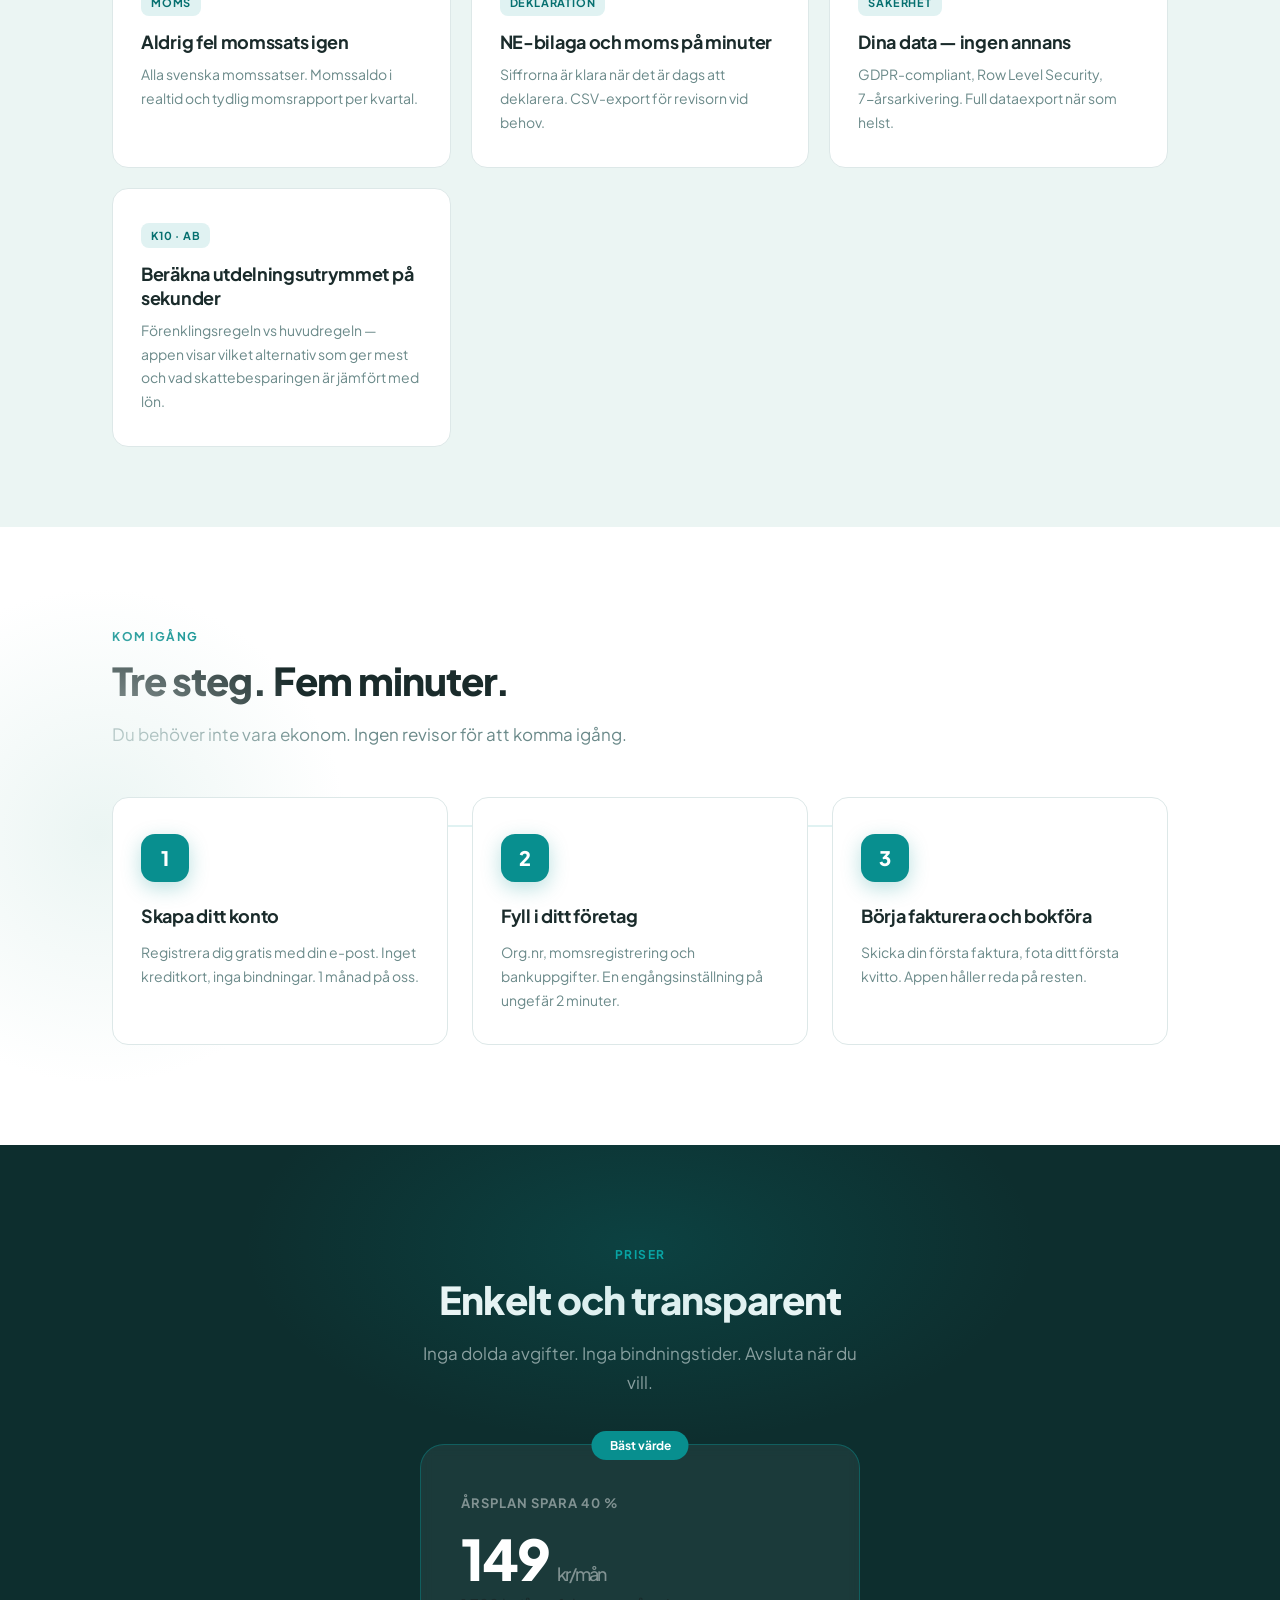
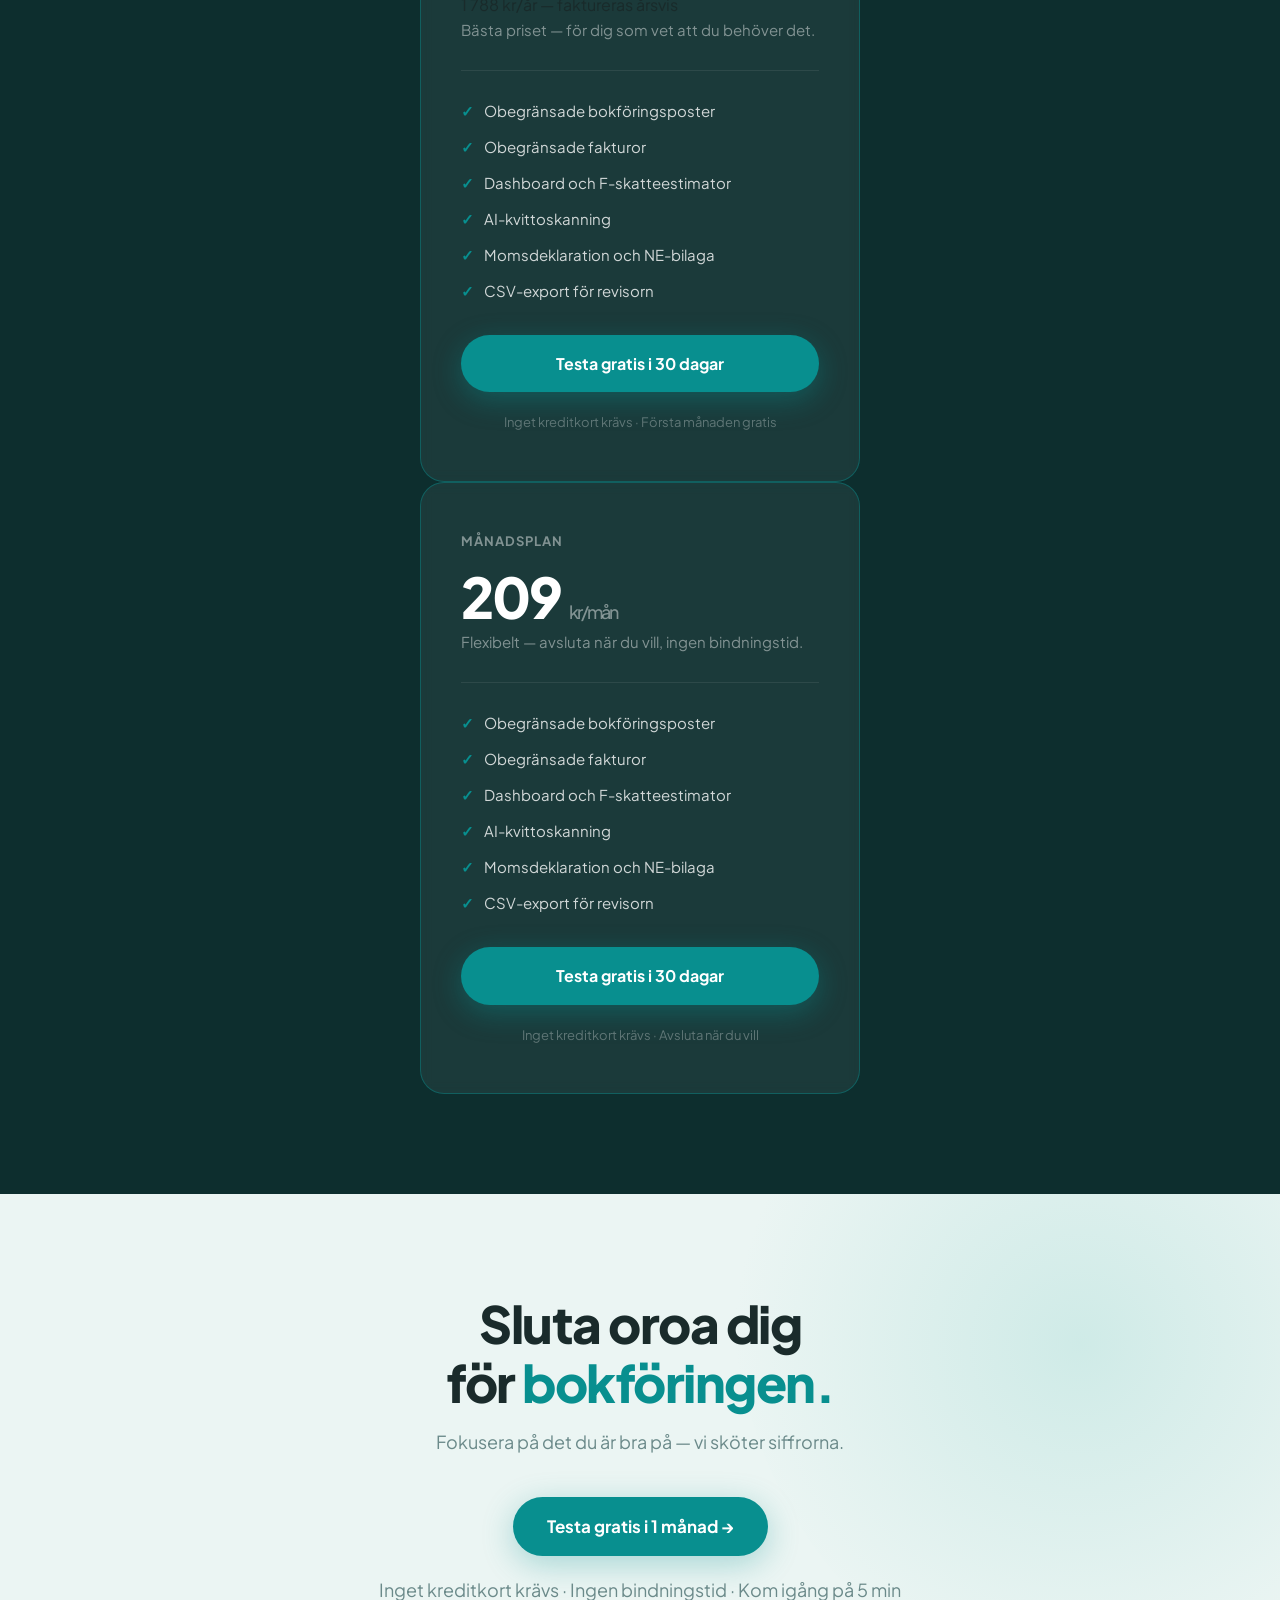
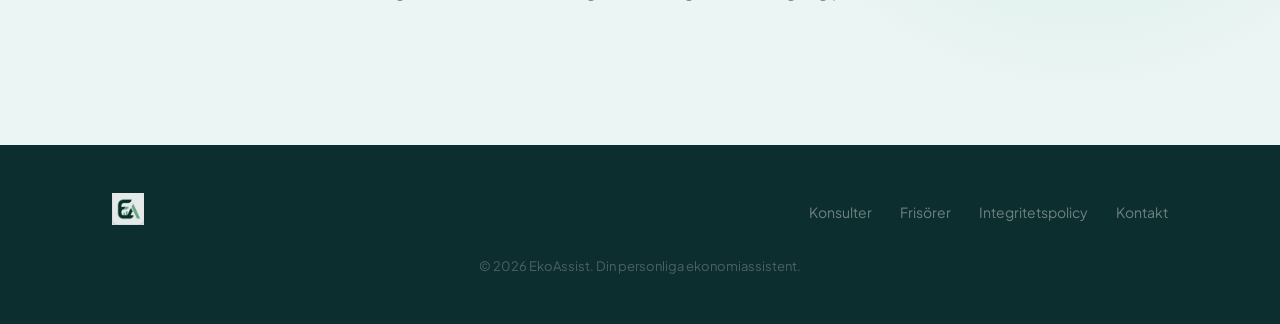
==== commit efe87446: "Landningssida: årsplan först i prisektionen, support@ekoassist.se - Årsplan (featured) visas nu före" ====
--- a/index.html
+++ b/index.html
@@ -1271,23 +1271,6 @@
       <p class="section-sub">Inga dolda avgifter. Inga bindningstider. Avsluta när du vill.</p>
       <div class="pricing-grid">
 
-        <!-- Månadsplan -->
-        <div class="price-card">
-          <div class="price-name">Månadsplan</div>
-          <div class="price-amount">209 <span>kr/mån</span></div>
-          <div class="price-desc">Flexibelt — avsluta när du vill, ingen bindningstid.</div>
-          <ul class="price-features">
-            <li>Obegränsade bokföringsposter</li>
-            <li>Obegränsade fakturor</li>
-            <li>Dashboard och F-skatteestimator</li>
-            <li>AI-kvittoskanning</li>
-            <li>Momsdeklaration och NE-bilaga</li>
-            <li>CSV-export för revisorn</li>
-          </ul>
-          <a class="price-btn secondary" href="https://app.ekoassist.se?signup=1">Testa gratis i 30 dagar</a>
-          <p class="pricing-note">Inget kreditkort krävs · Avsluta när du vill</p>
-        </div>
-
         <!-- Årsplan (featured) -->
         <div class="price-card featured">
           <div class="featured-badge">Bäst värde</div>
@@ -1307,6 +1290,23 @@
           <p class="pricing-note">Inget kreditkort krävs · Första månaden gratis</p>
         </div>
 
+        <!-- Månadsplan -->
+        <div class="price-card">
+          <div class="price-name">Månadsplan</div>
+          <div class="price-amount">209 <span>kr/mån</span></div>
+          <div class="price-desc">Flexibelt — avsluta när du vill, ingen bindningstid.</div>
+          <ul class="price-features">
+            <li>Obegränsade bokföringsposter</li>
+            <li>Obegränsade fakturor</li>
+            <li>Dashboard och F-skatteestimator</li>
+            <li>AI-kvittoskanning</li>
+            <li>Momsdeklaration och NE-bilaga</li>
+            <li>CSV-export för revisorn</li>
+          </ul>
+          <a class="price-btn secondary" href="https://app.ekoassist.se?signup=1">Testa gratis i 30 dagar</a>
+          <p class="pricing-note">Inget kreditkort krävs · Avsluta när du vill</p>
+        </div>
+
       </div>
     </div>
   </section>
@@ -1332,7 +1332,7 @@
           <li><a href="/konsult">Konsulter</a></li>
           <li><a href="/frisor">Frisörer</a></li>
           <li><a href="https://app.ekoassist.se/integritetspolicy">Integritetspolicy</a></li>
-          <li><a href="mailto:hej@ekoassist.se">Kontakt</a></li>
+          <li><a href="mailto:support@ekoassist.se">Kontakt</a></li>
         </ul>
       </div>
       <p class="footer-copy">© 2026 EkoAssist. Din personliga ekonomiassistent.</p>
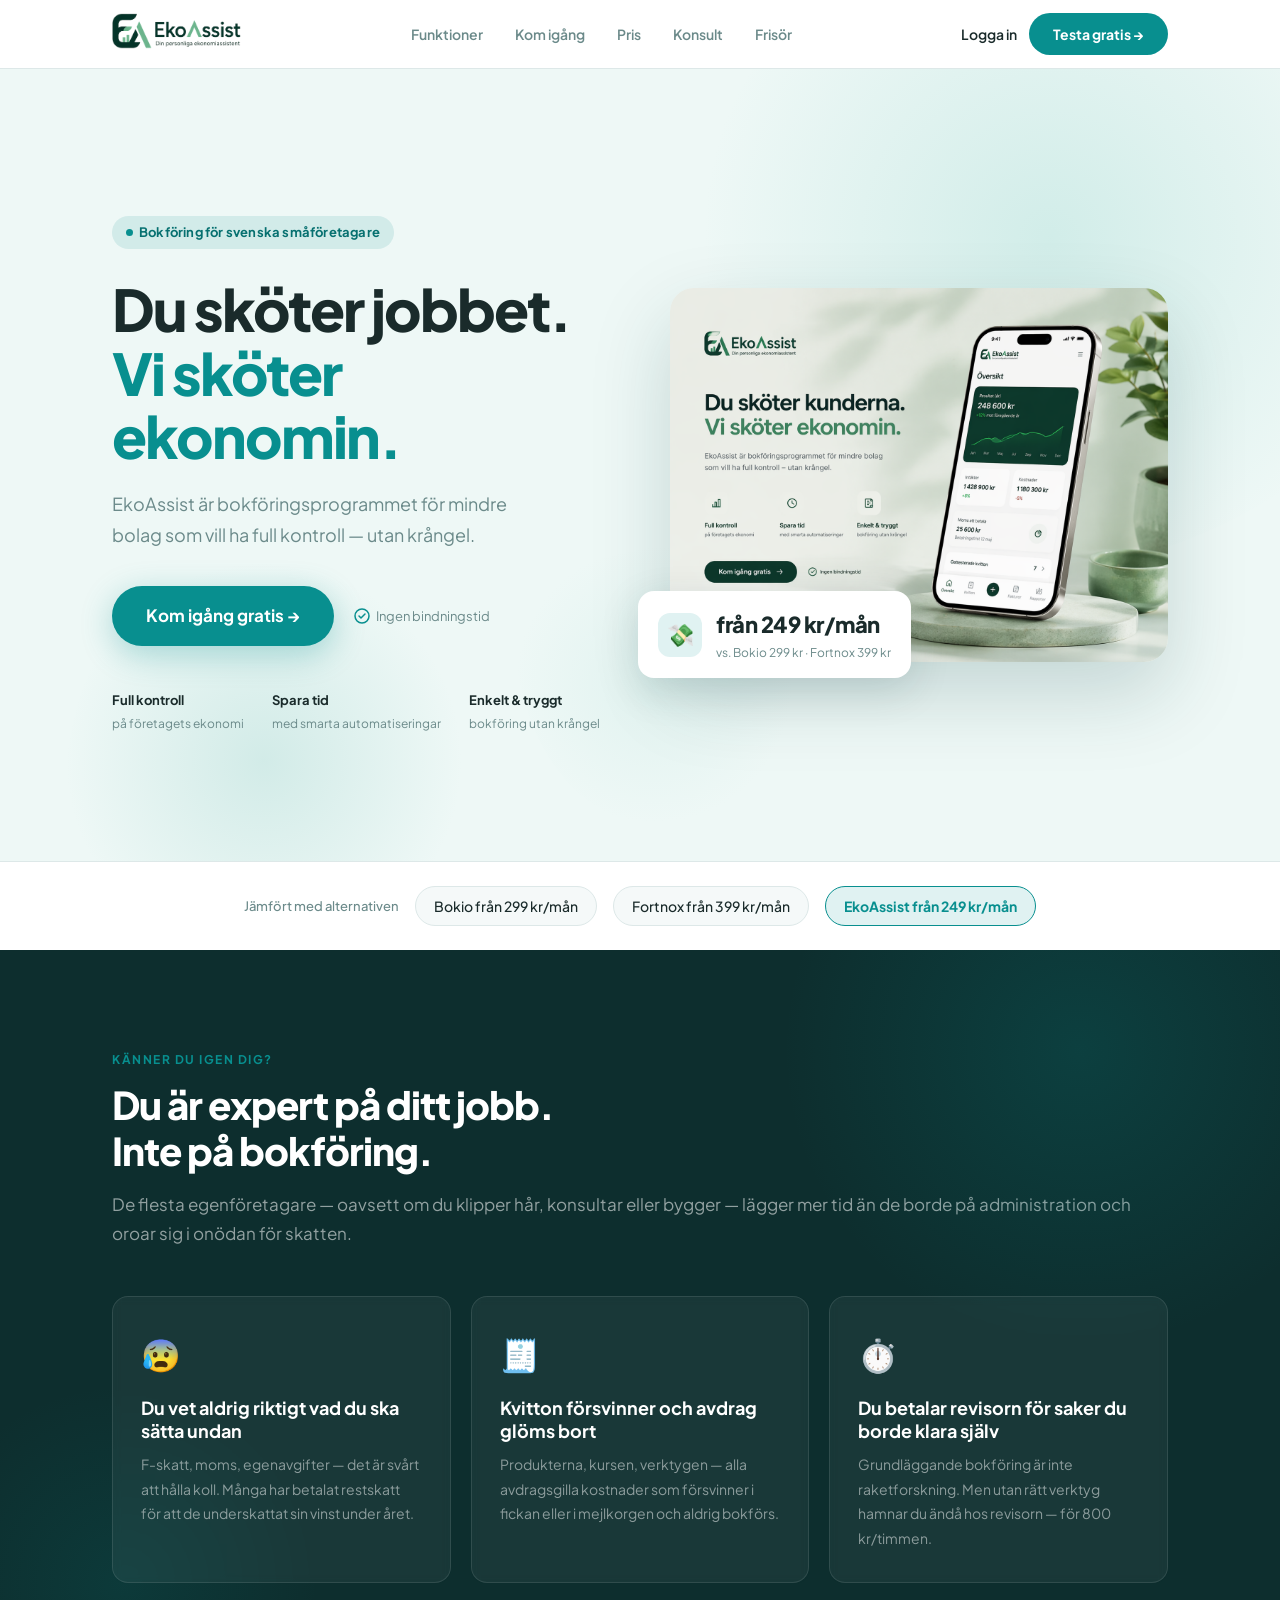
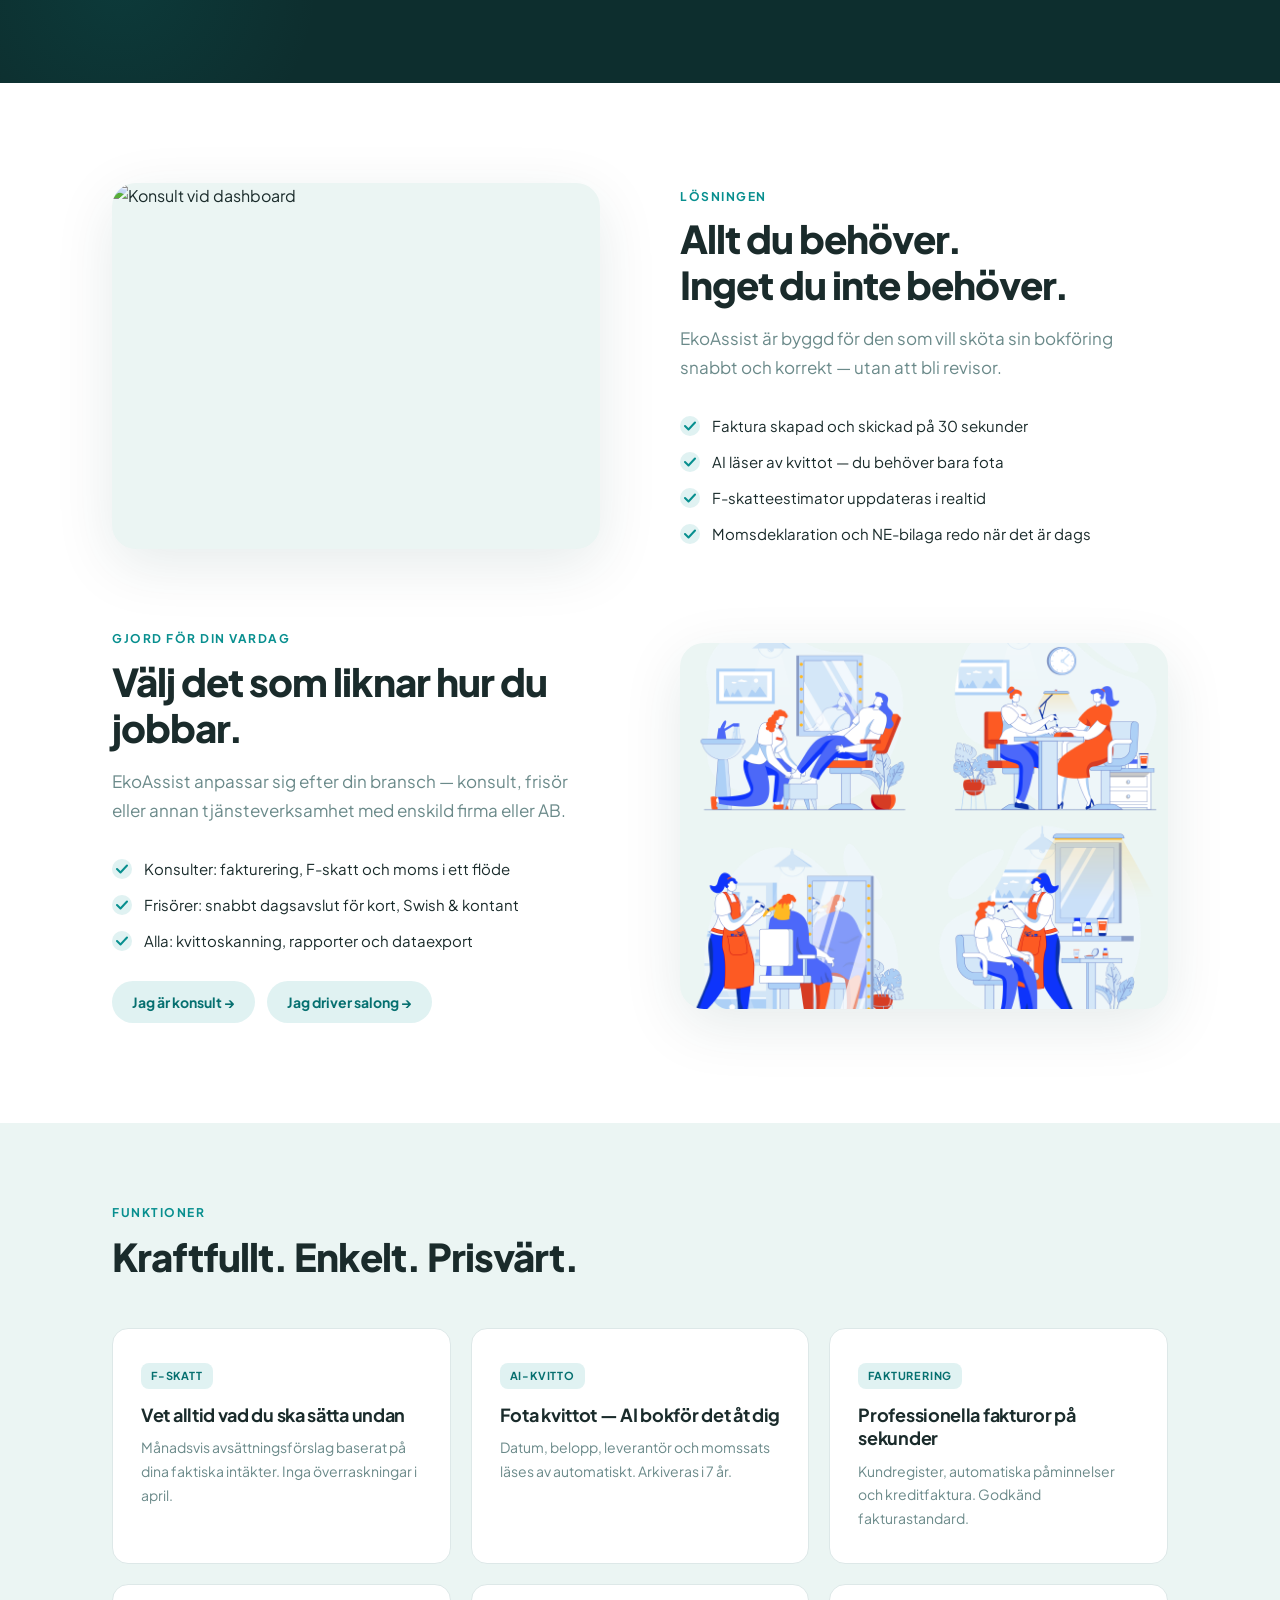
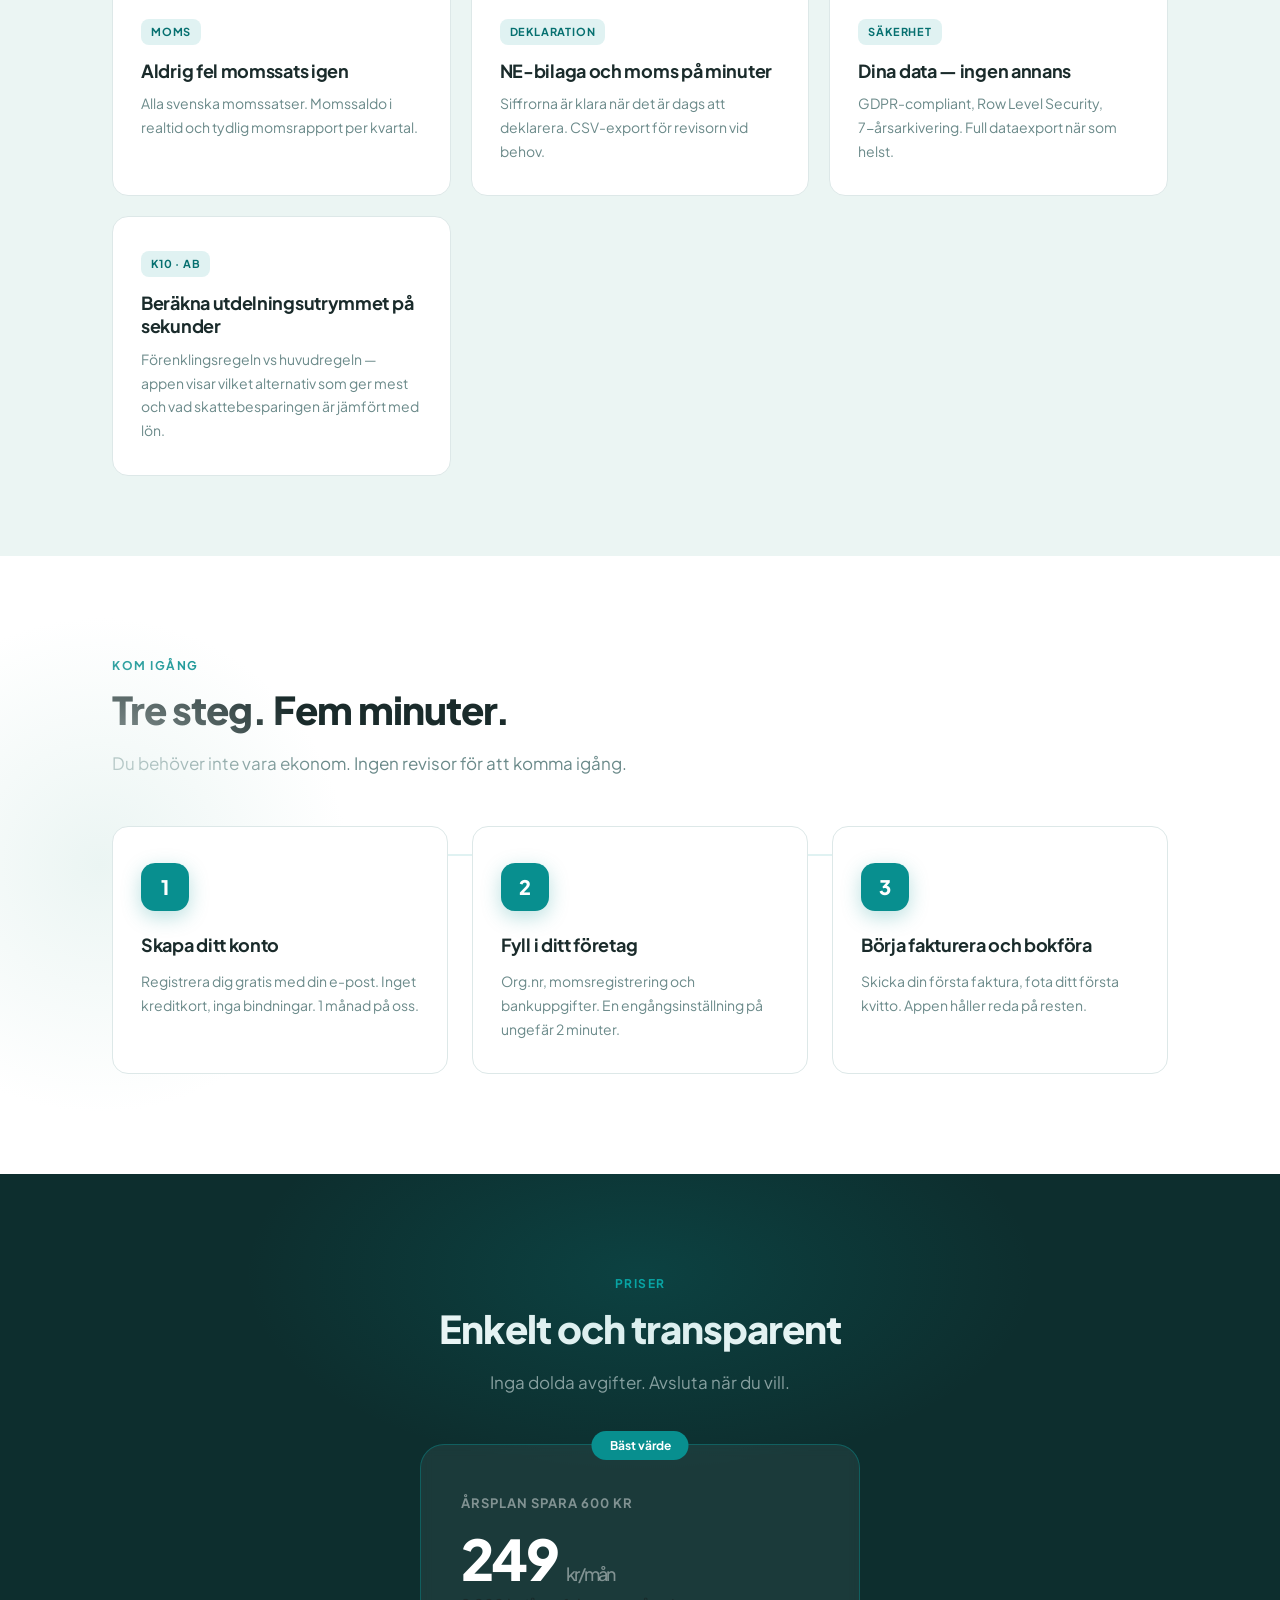
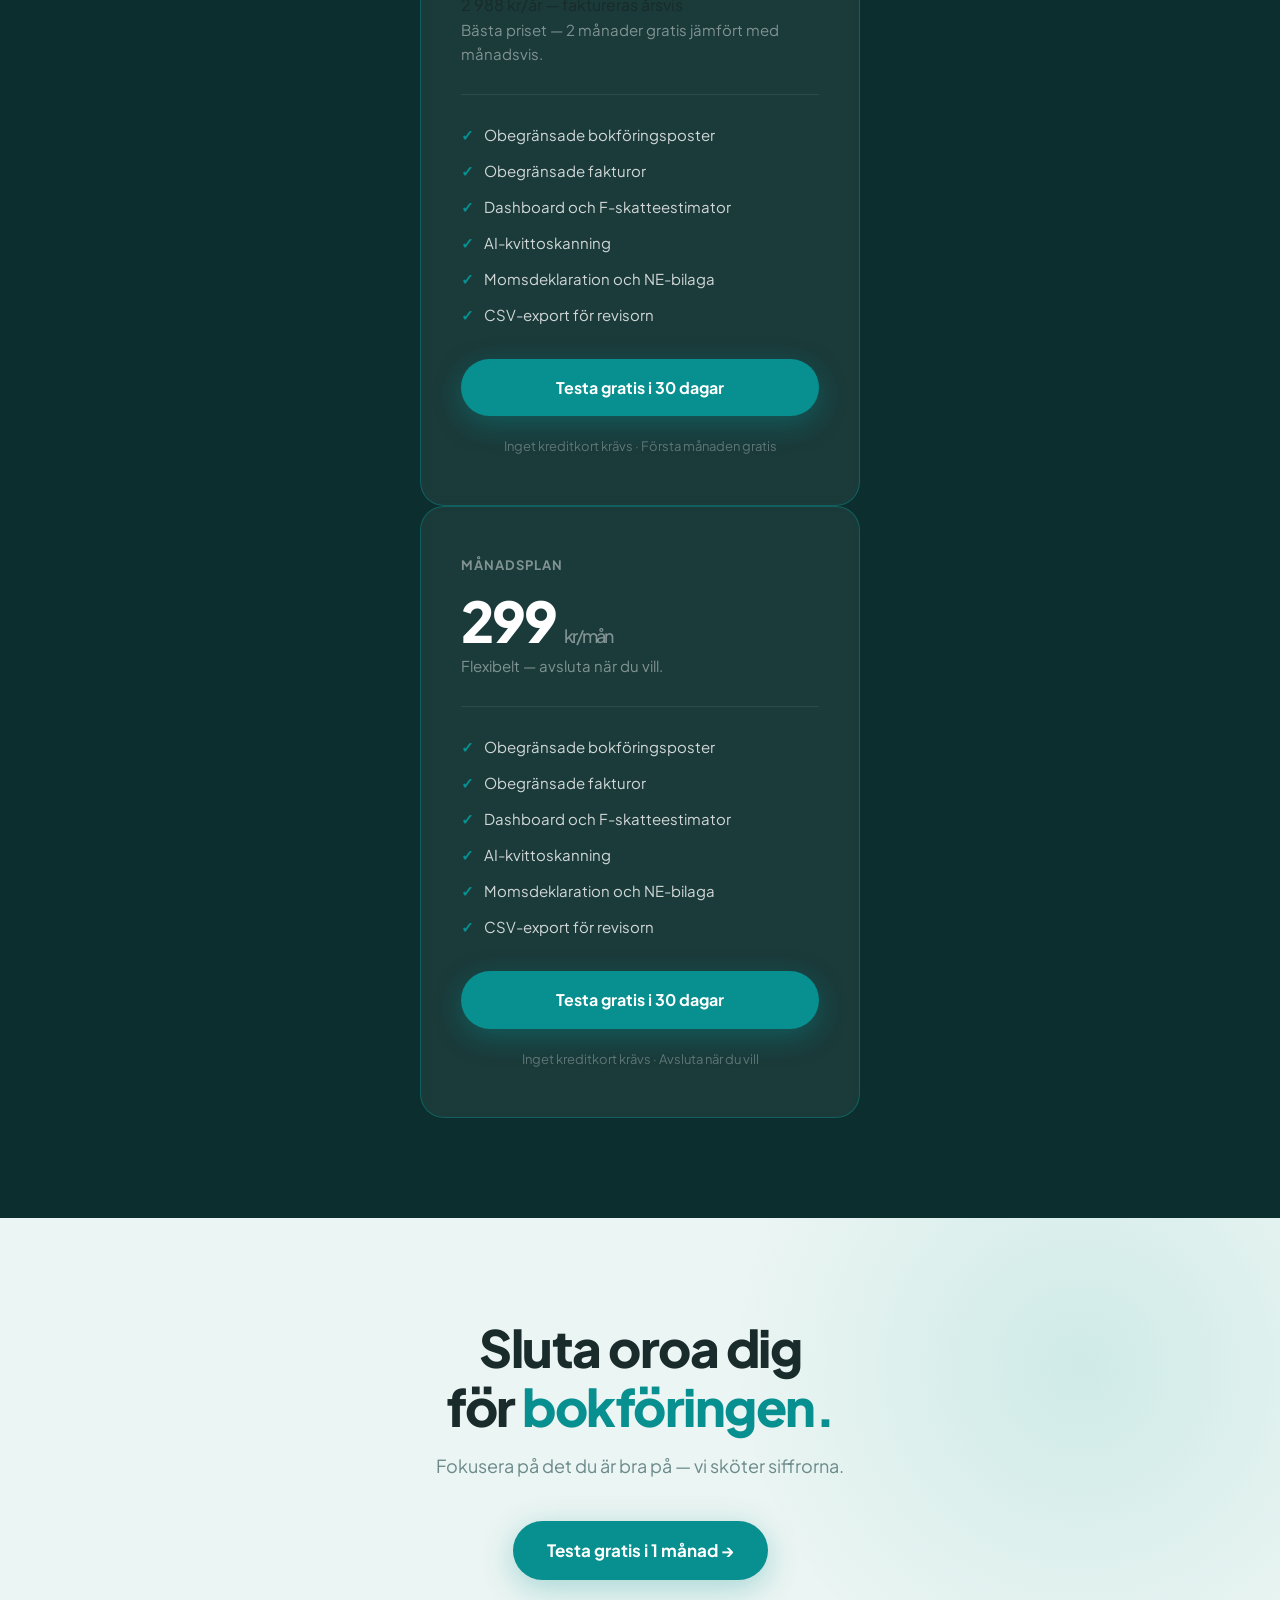
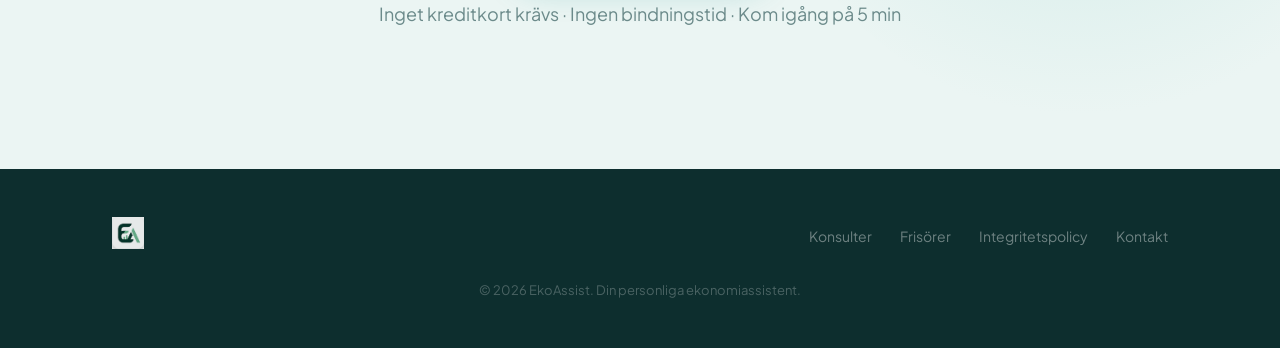
==== commit a8ffd2b9: "Frisörnisch + ny pristruktur: 299/249 kr · copy uppdaterat - index.html: problemsektion "Du är exper" ====
--- a/index.html
+++ b/index.html
@@ -1102,7 +1102,7 @@
           <div class="hero-stat">
             <div class="hero-stat-icon">💸</div>
             <div>
-              <div class="hero-stat-num">från 149 kr/mån</div>
+              <div class="hero-stat-num">från 249 kr/mån</div>
               <div class="hero-stat-label">vs. Bokio 299 kr · Fortnox 399 kr</div>
             </div>
           </div>
@@ -1119,7 +1119,7 @@
         <span class="vs-label">Jämfört med alternativen</span>
         <span class="vs-chip">Bokio från 299 kr/mån</span>
         <span class="vs-chip">Fortnox från 399 kr/mån</span>
-        <span class="vs-chip highlight">EkoAssist från 149 kr/mån</span>
+        <span class="vs-chip highlight">EkoAssist från 249 kr/mån</span>
       </div>
     </div>
   </div>
@@ -1128,18 +1128,18 @@
   <section class="problem" id="features">
     <div class="container">
       <div class="section-label">Känner du igen dig?</div>
-      <h2 class="section-title">Konsulten är expert på sitt jobb.<br>Inte på bokföring.</h2>
-      <p class="section-sub" style="margin-bottom:48px;">De flesta småföretagare lägger mer tid än de borde på administration — och oroar sig i onödan för skatten.</p>
+      <h2 class="section-title">Du är expert på ditt jobb.<br>Inte på bokföring.</h2>
+      <p class="section-sub" style="margin-bottom:48px;">De flesta egenföretagare — oavsett om du klipper hår, konsultar eller bygger — lägger mer tid än de borde på administration och oroar sig i onödan för skatten.</p>
       <div class="pain-grid">
         <div class="pain-card">
           <span class="pain-icon">😰</span>
           <h3>Du vet aldrig riktigt vad du ska sätta undan</h3>
-          <p>F-skatt, moms, egenavgifter — det är svårt att hålla koll. Många konsulter har betalat restskatt för att de underskattat sin vinst.</p>
+          <p>F-skatt, moms, egenavgifter — det är svårt att hålla koll. Många har betalat restskatt för att de underskattat sin vinst under året.</p>
         </div>
         <div class="pain-card">
           <span class="pain-icon">🧾</span>
           <h3>Kvitton försvinner och avdrag glöms bort</h3>
-          <p>Lunchen, kursen, utrustningen — alla avdragsgilla kostnader som försvinner i fickan eller i mejlkorgen och aldrig bokförs.</p>
+          <p>Produkterna, kursen, verktygen — alla avdragsgilla kostnader som försvinner i fickan eller i mejlkorgen och aldrig bokförs.</p>
         </div>
         <div class="pain-card">
           <span class="pain-icon">⏱️</span>
@@ -1268,16 +1268,16 @@
     <div class="container">
       <div class="section-label">Priser</div>
       <h2 class="section-title">Enkelt och transparent</h2>
-      <p class="section-sub">Inga dolda avgifter. Inga bindningstider. Avsluta när du vill.</p>
+      <p class="section-sub">Inga dolda avgifter. Avsluta när du vill.</p>
       <div class="pricing-grid">
 
         <!-- Årsplan (featured) -->
         <div class="price-card featured">
           <div class="featured-badge">Bäst värde</div>
-          <div class="price-name">Årsplan <span class="save-badge">Spara 40 %</span></div>
-          <div class="price-amount">149 <span>kr/mån</span></div>
-          <div class="price-annual-total">1 788 kr/år — faktureras årsvis</div>
-          <div class="price-desc">Bästa priset — för dig som vet att du behöver det.</div>
+          <div class="price-name">Årsplan <span class="save-badge">Spara 600 kr</span></div>
+          <div class="price-amount">249 <span>kr/mån</span></div>
+          <div class="price-annual-total">2 988 kr/år — faktureras årsvis</div>
+          <div class="price-desc">Bästa priset — 2 månader gratis jämfört med månadsvis.</div>
           <ul class="price-features">
             <li>Obegränsade bokföringsposter</li>
             <li>Obegränsade fakturor</li>
@@ -1293,8 +1293,8 @@
         <!-- Månadsplan -->
         <div class="price-card">
           <div class="price-name">Månadsplan</div>
-          <div class="price-amount">209 <span>kr/mån</span></div>
-          <div class="price-desc">Flexibelt — avsluta när du vill, ingen bindningstid.</div>
+          <div class="price-amount">299 <span>kr/mån</span></div>
+          <div class="price-desc">Flexibelt — avsluta när du vill.</div>
           <ul class="price-features">
             <li>Obegränsade bokföringsposter</li>
             <li>Obegränsade fakturor</li>
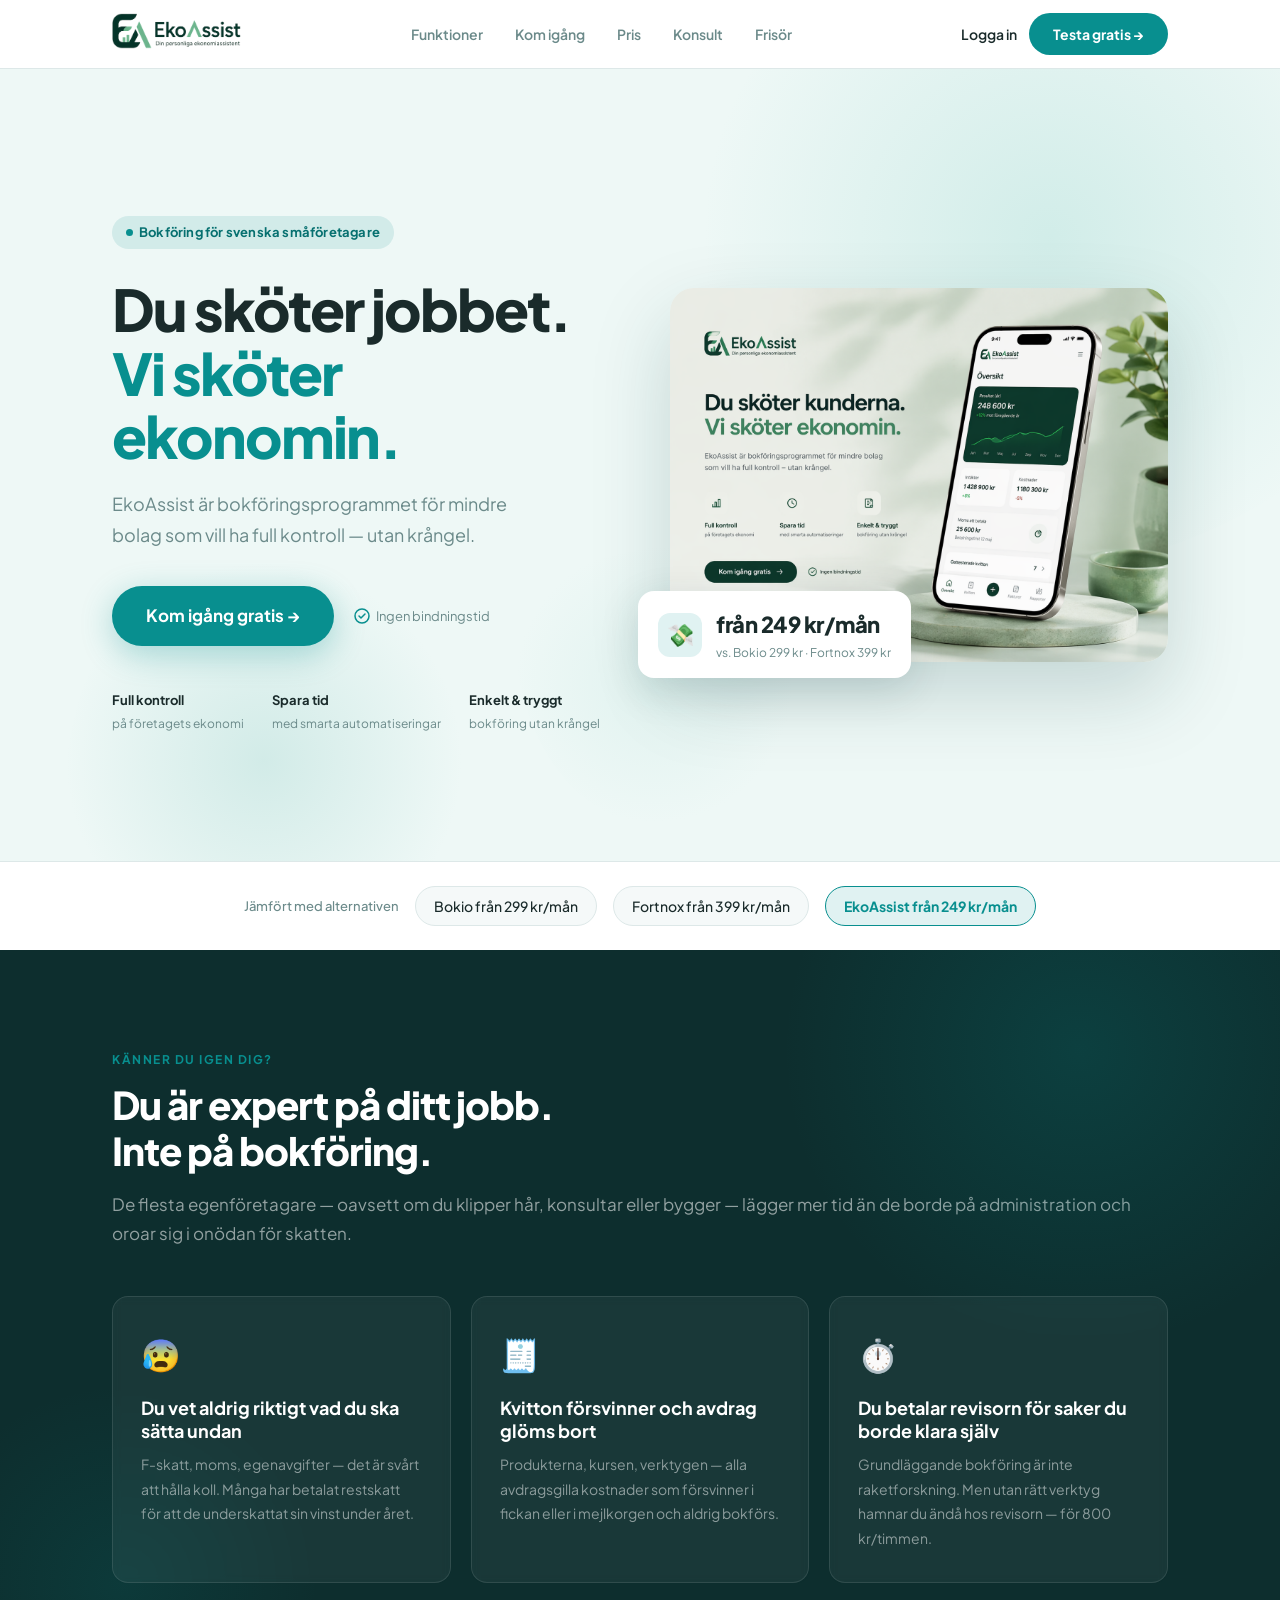
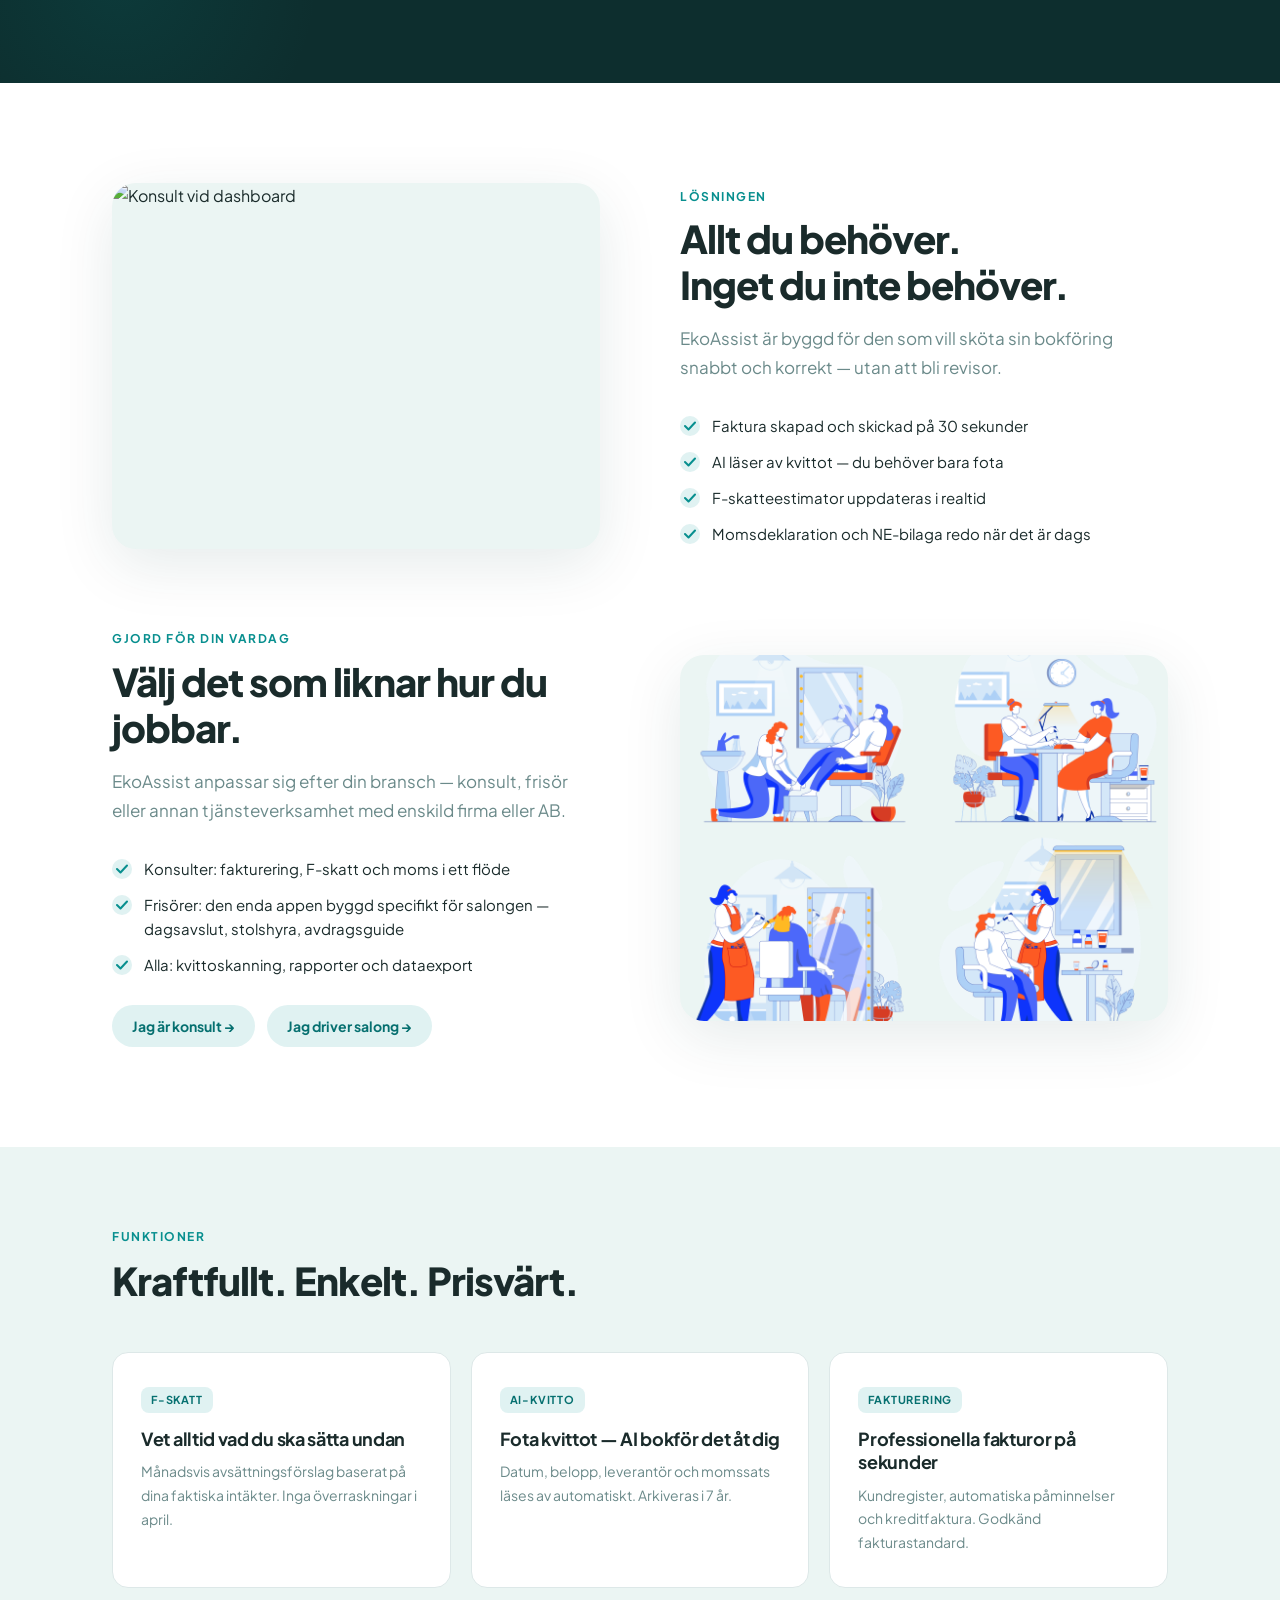
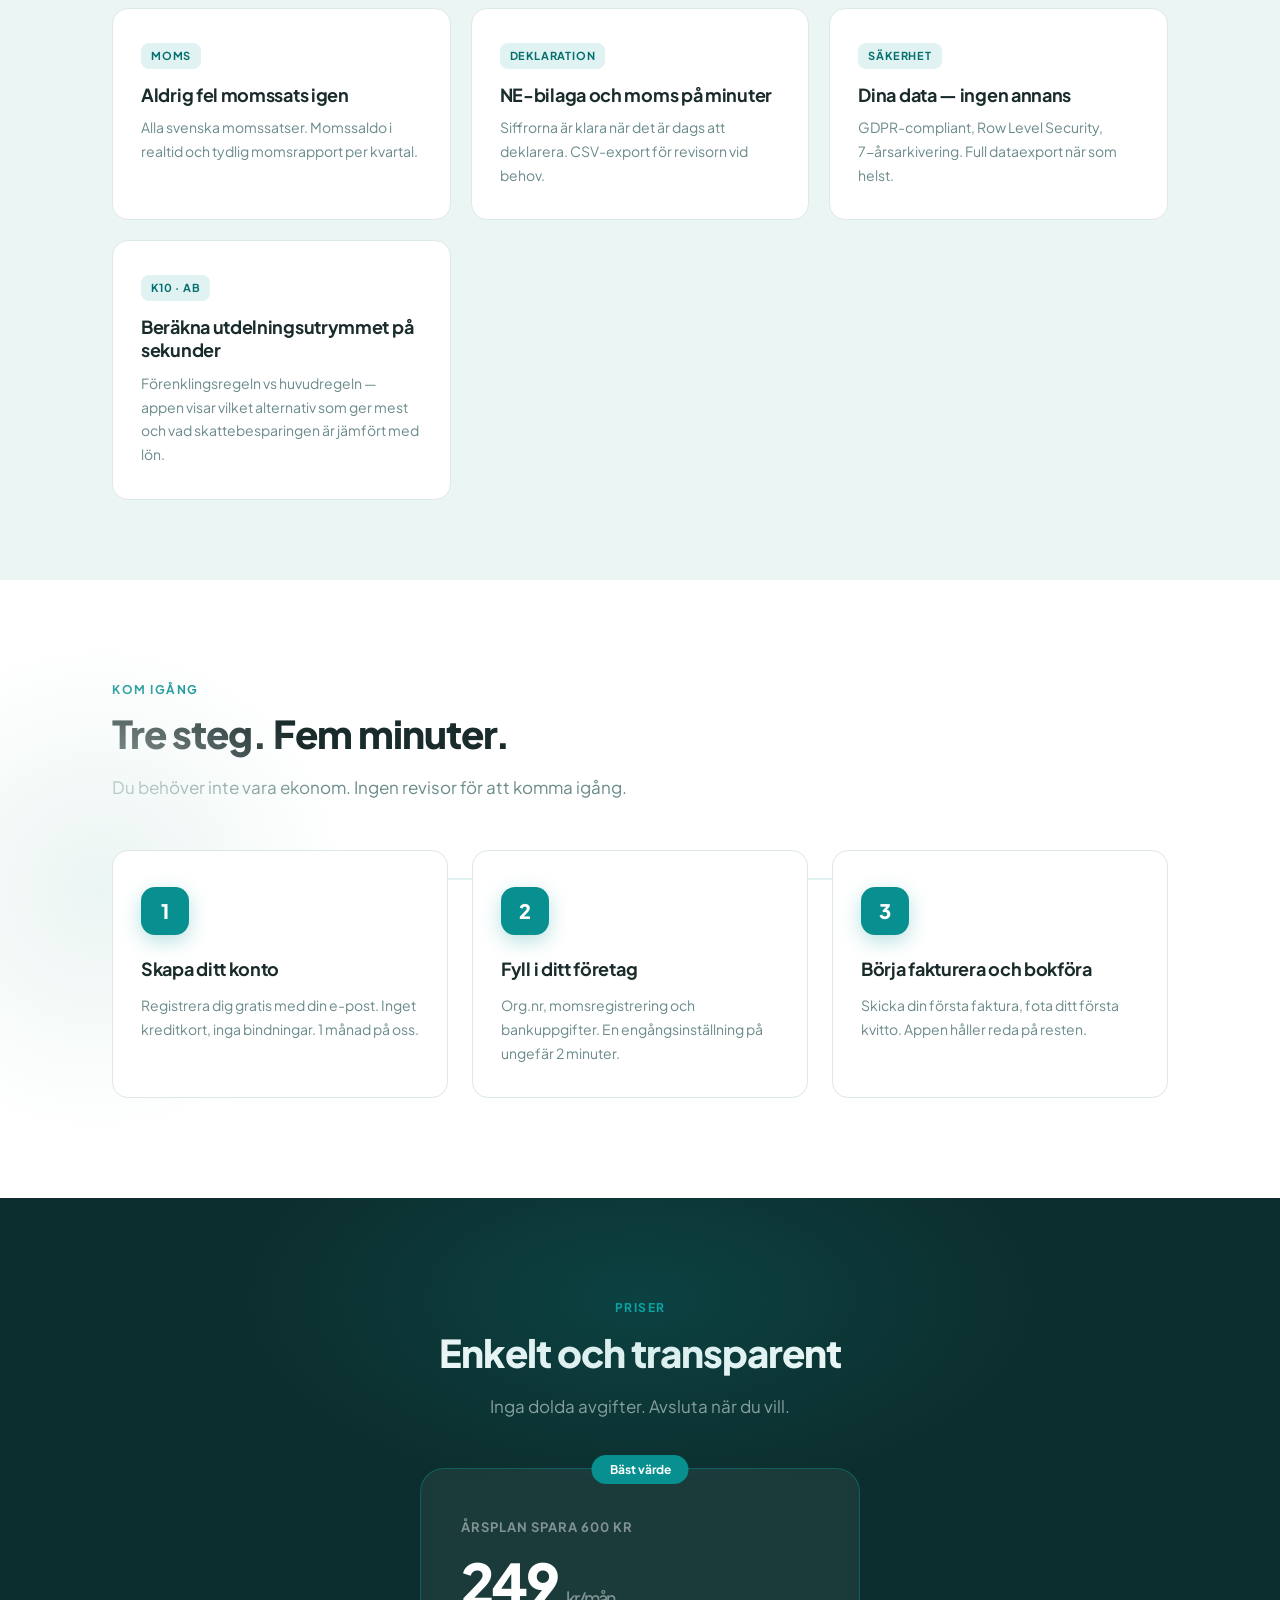
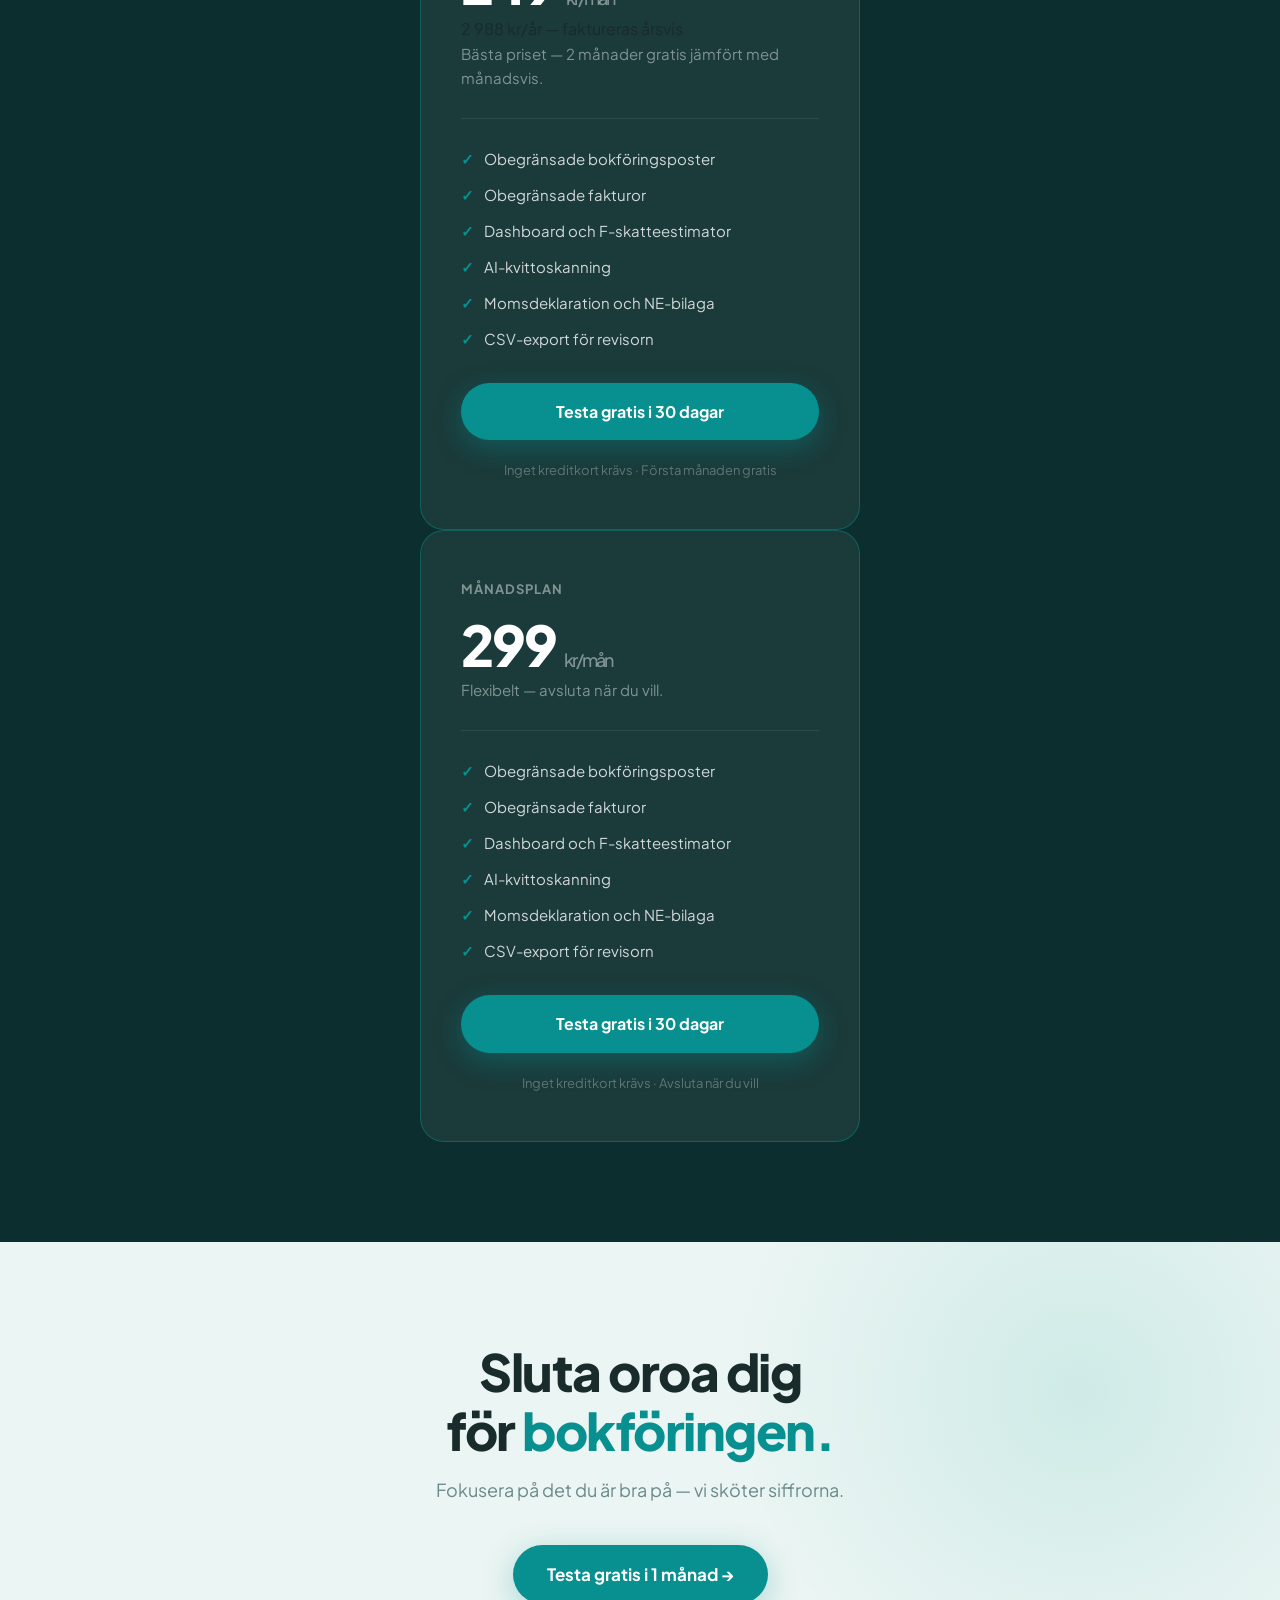
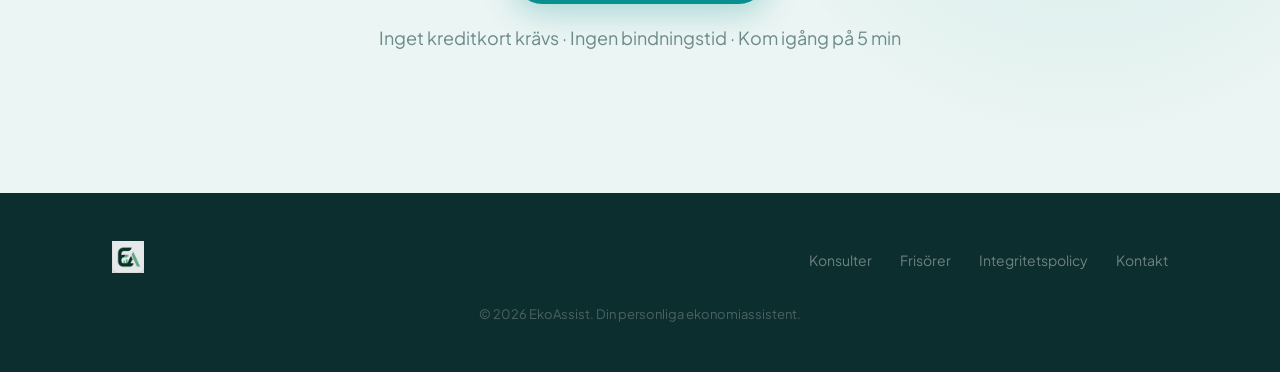
==== commit 6e1b4f9a: "Positionering: "den enda appen byggd specifikt för frisörer" - frisor/index.html: hero-badge + priss" ====
--- a/index.html
+++ b/index.html
@@ -1180,7 +1180,7 @@
           <p class="section-sub">EkoAssist anpassar sig efter din bransch — konsult, frisör eller annan tjänsteverksamhet med enskild firma eller AB.</p>
           <ul class="feature-list">
             <li>Konsulter: fakturering, F-skatt och moms i ett flöde</li>
-            <li>Frisörer: snabbt dagsavslut för kort, Swish &amp; kontant</li>
+            <li>Frisörer: den enda appen byggd specifikt för salongen — dagsavslut, stolshyra, avdragsguide</li>
             <li>Alla: kvittoskanning, rapporter och dataexport</li>
           </ul>
           <div style="margin-top:28px; display:flex; gap:12px; flex-wrap:wrap;">
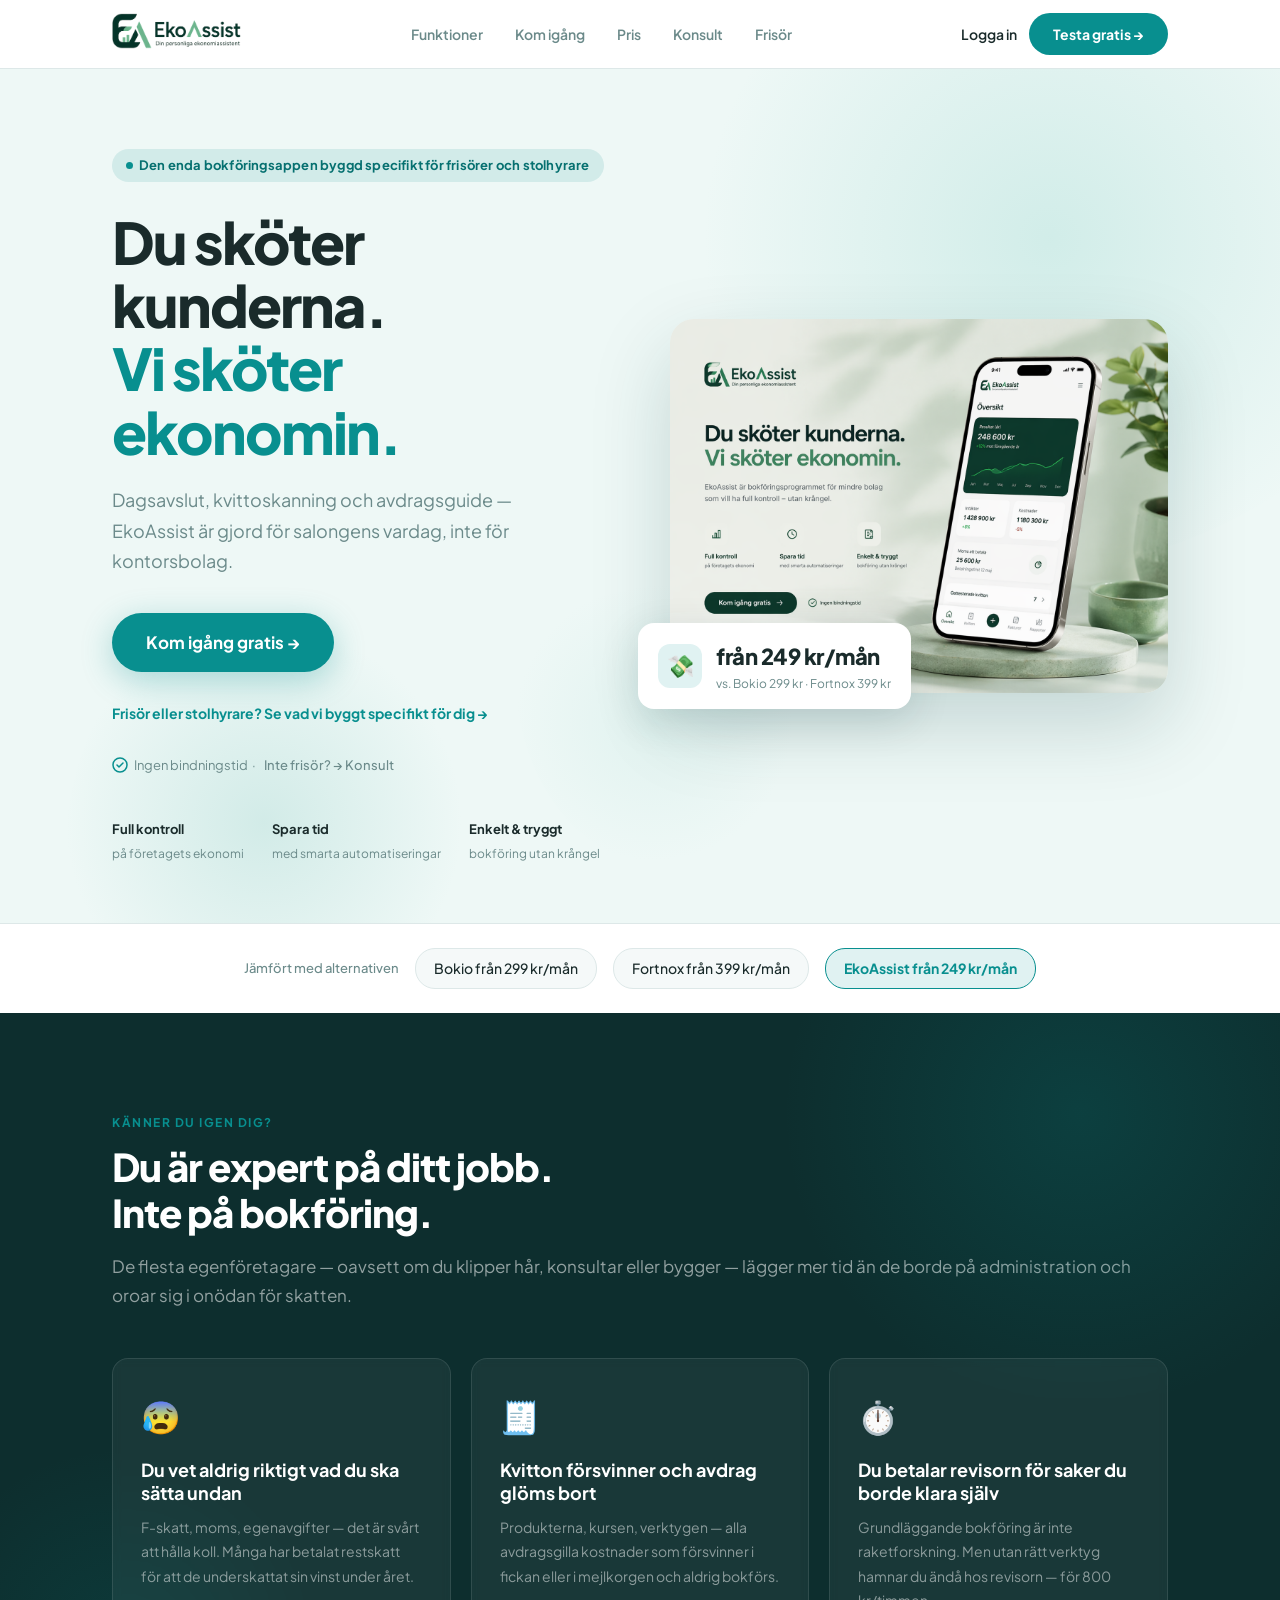
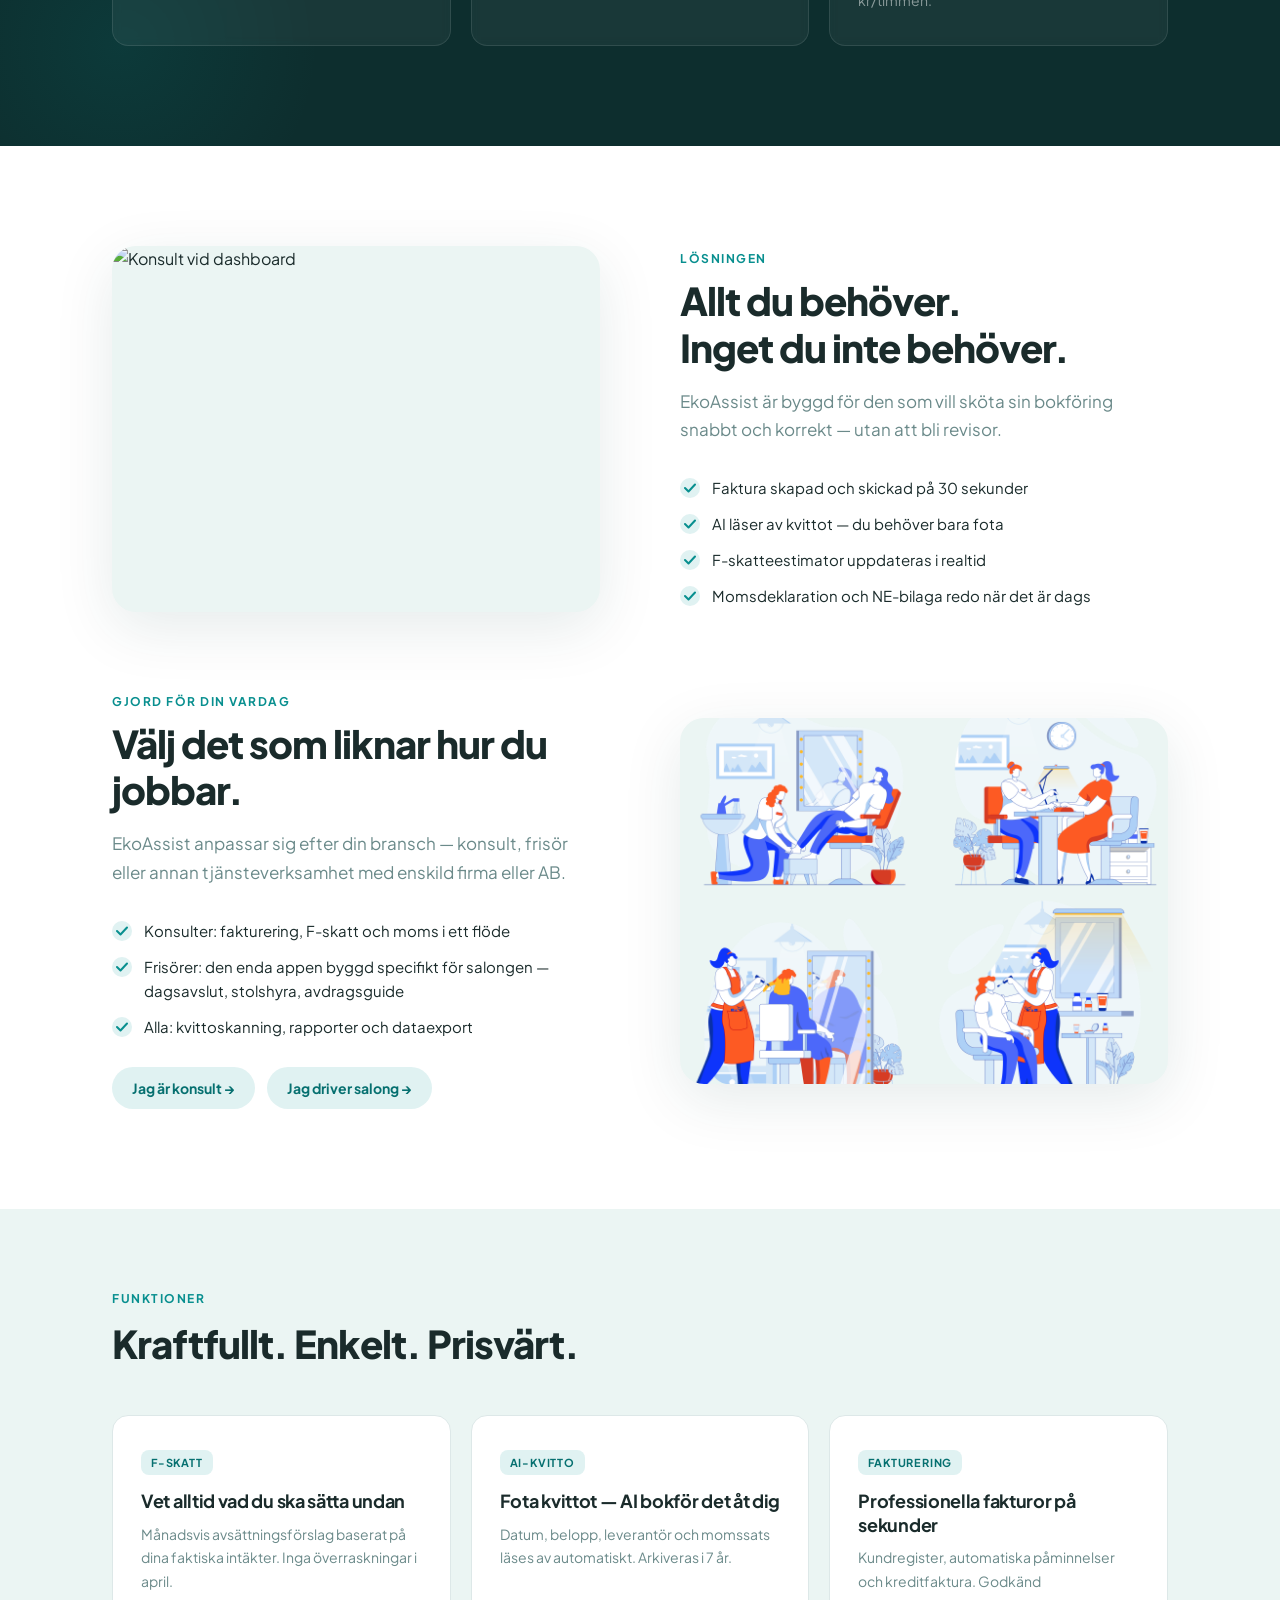
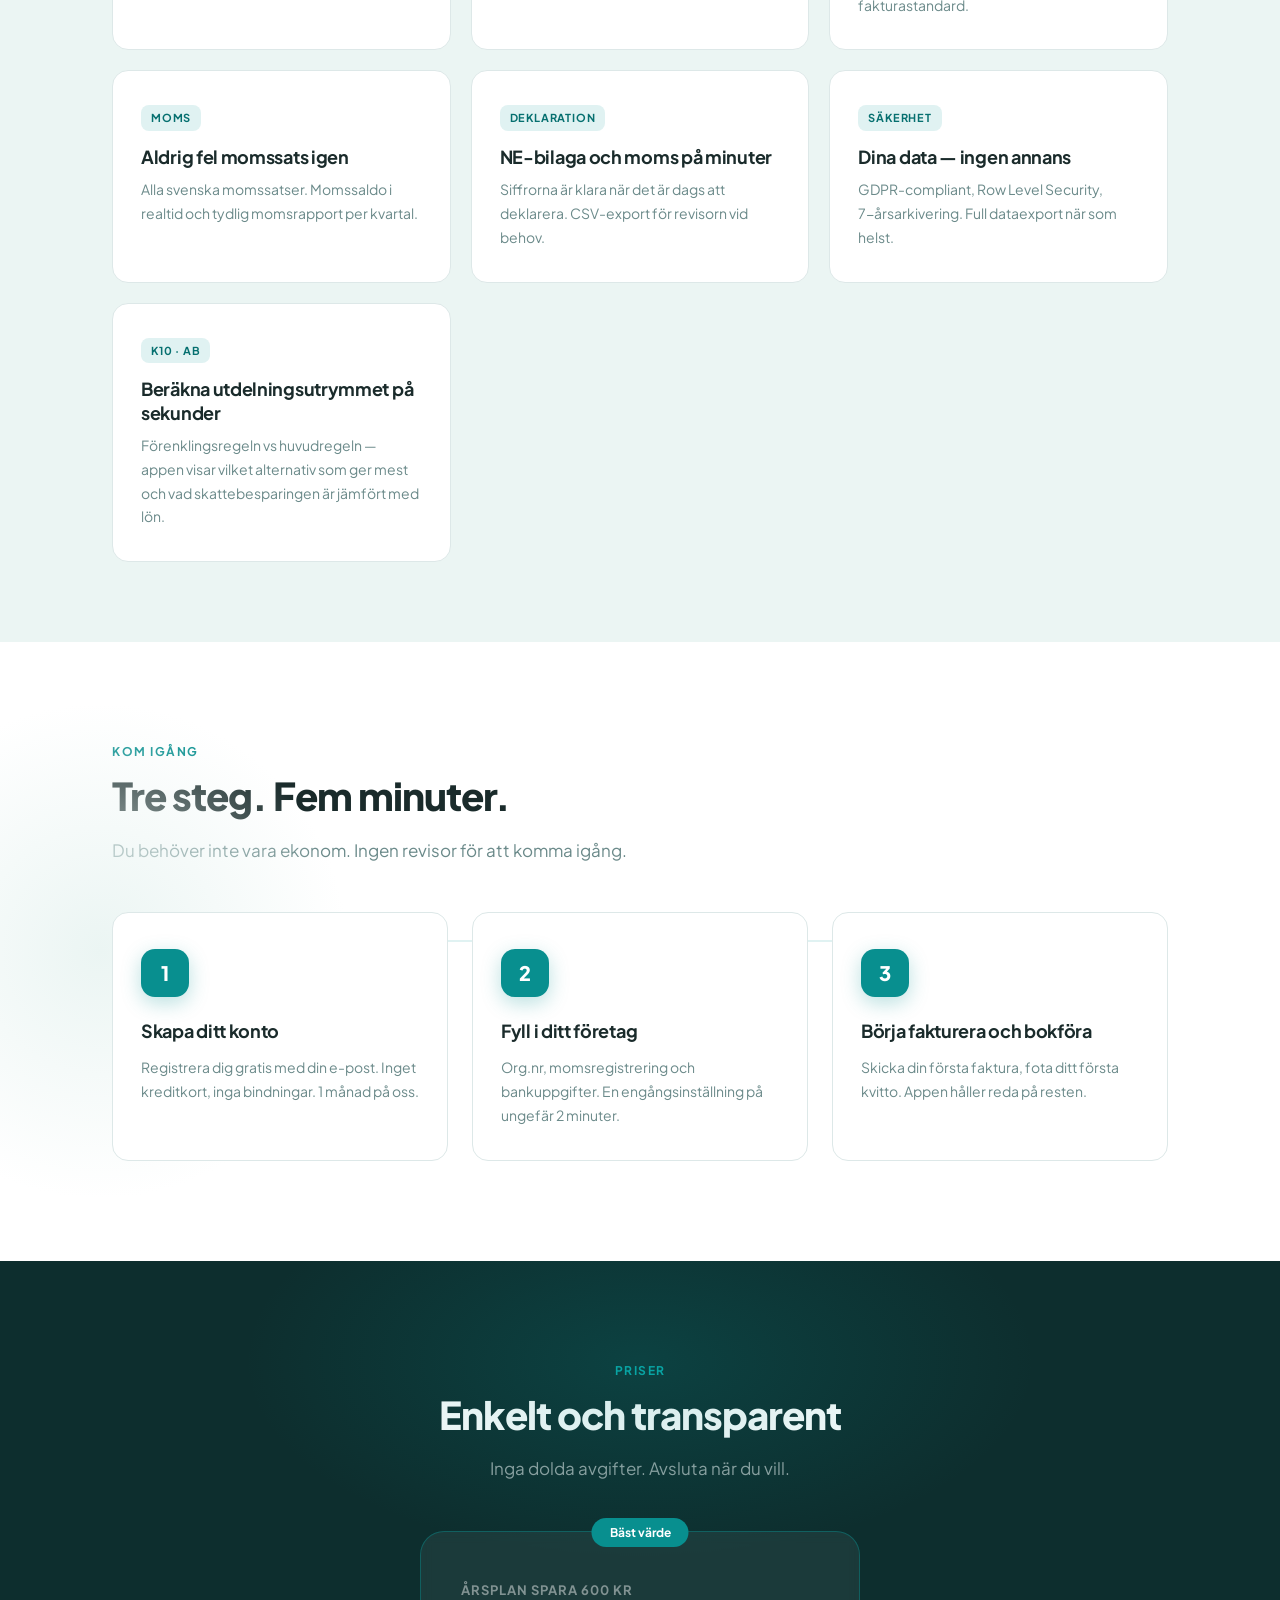
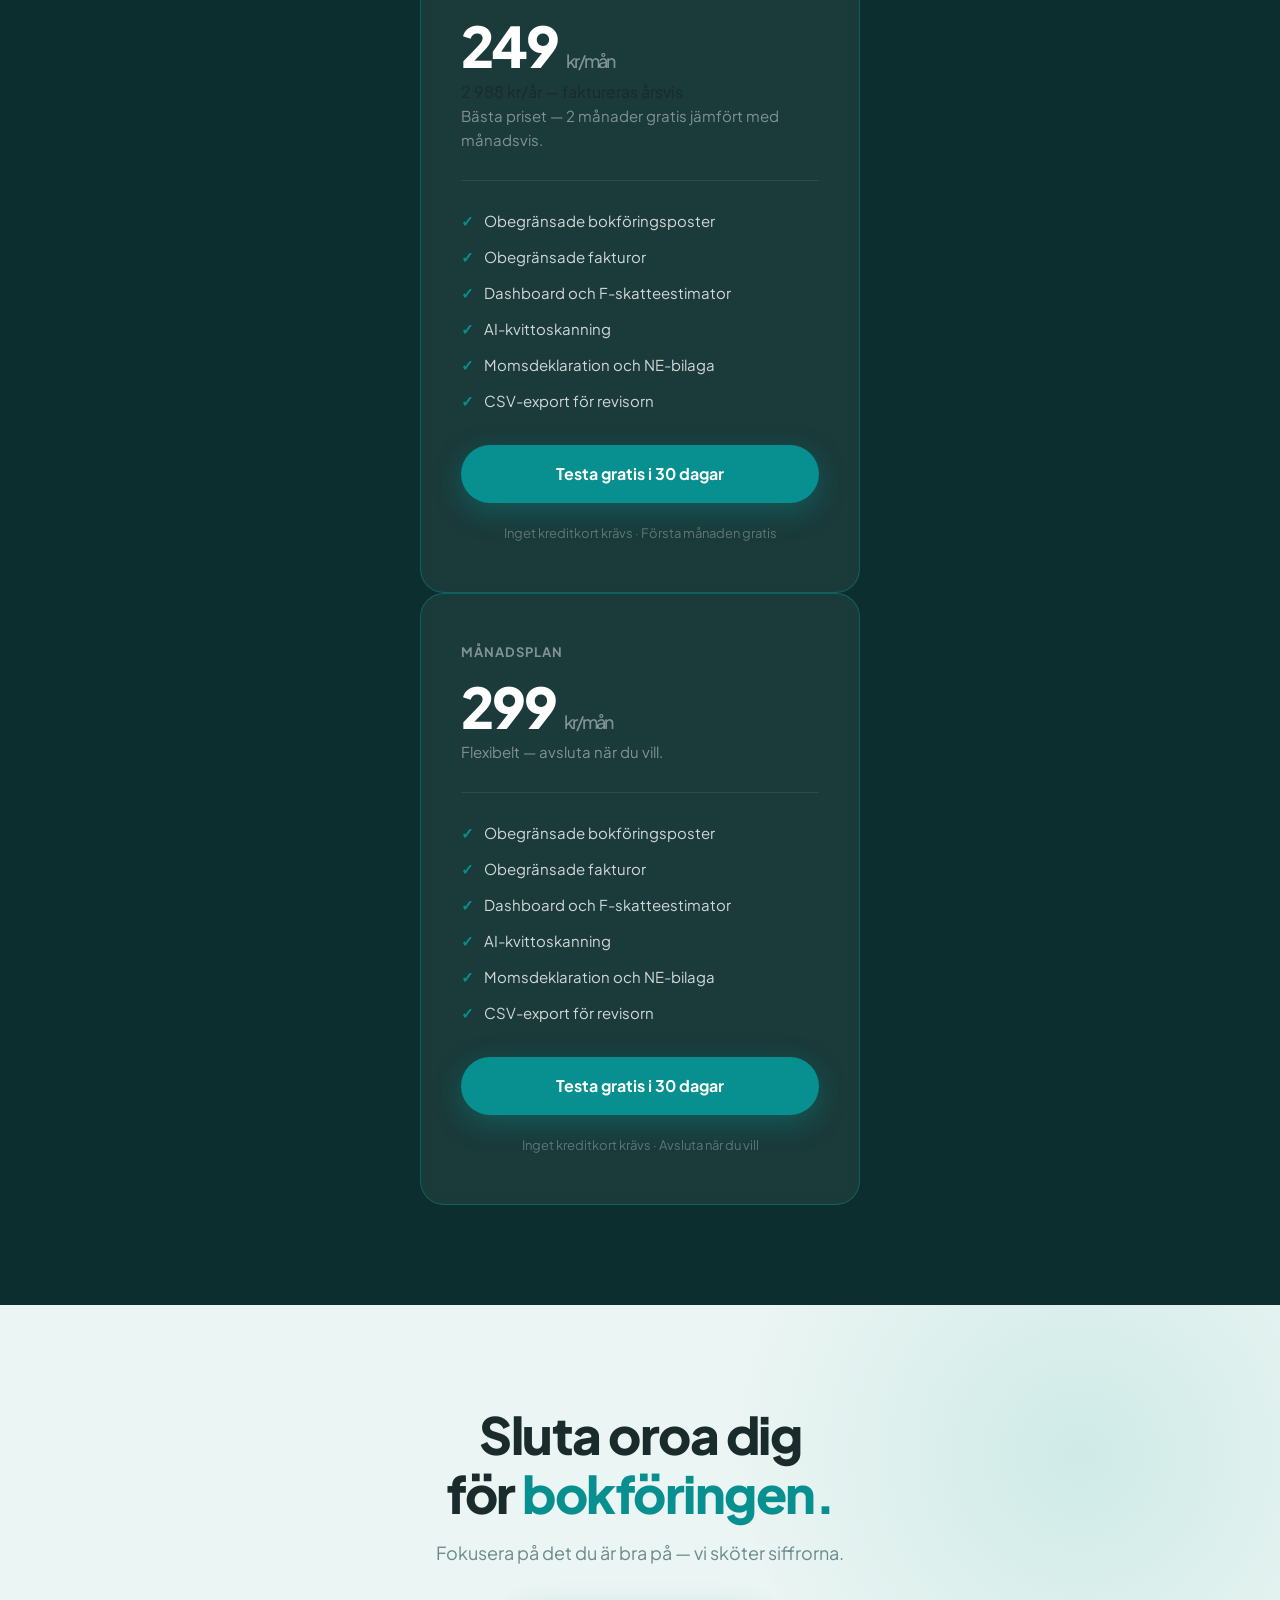
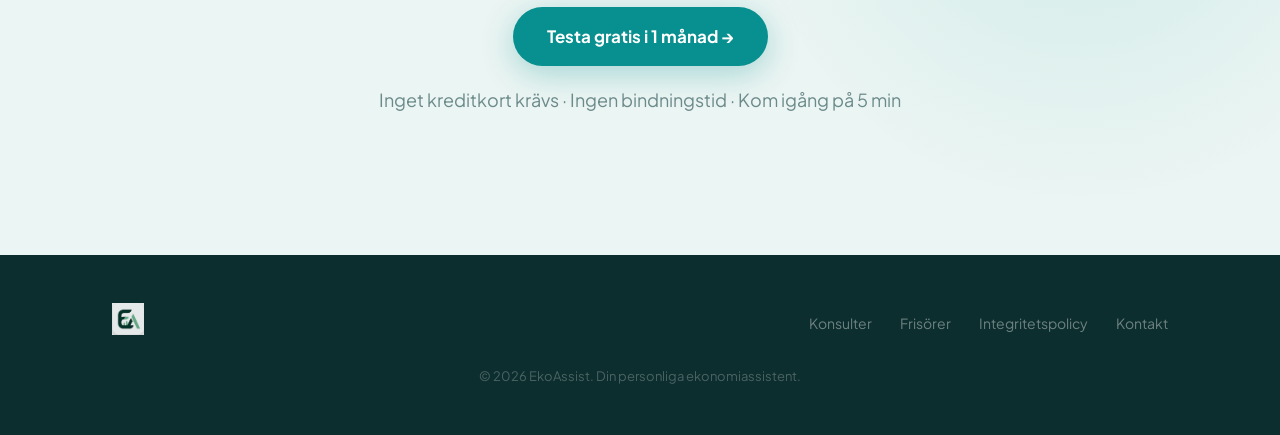
==== commit 6e275d9f: "Pivot: index.html frisör-dominant — title, badge, H1, hero-desc, routing Title/meta: "Bokföring för " ====
--- a/index.html
+++ b/index.html
@@ -3,8 +3,8 @@
 <head>
   <meta charset="UTF-8">
   <meta name="viewport" content="width=device-width, initial-scale=1.0">
-  <title>EkoAssist — Bokföring för småföretagare</title>
-  <meta name="description" content="Bokföring som anpassas efter hur du jobbar. Gjord för konsulter, frisörer och barberare med enskild firma eller AB." />
+  <title>EkoAssist — Bokföring för frisörer och stolhyrare</title>
+  <meta name="description" content="Dagsavslut, kvittoskanning och avdragsguide. EkoAssist är bokföringsappen byggd för frisörer med enskild firma — smidig hantering av kassan varje dag." />
   <link rel="canonical" href="https://ekoassist.se" />
   <link rel="icon" type="image/png" href="./assets/ekoassist-favicon.png">
   <link rel="apple-touch-icon" href="./assets/ekoassist-favicon.png">
@@ -1066,17 +1066,18 @@
       <div class="hero-inner">
 
         <div class="hero-text">
-          <div class="badge">Bokföring för svenska småföretagare</div>
-          <h1>Du sköter jobbet.<br><em>Vi sköter ekonomin.</em></h1>
-          <p class="hero-desc">EkoAssist är bokföringsprogrammet för mindre bolag som vill ha full kontroll — utan krångel.</p>
+          <div class="badge">Den enda bokföringsappen byggd specifikt för frisörer och stolhyrare</div>
+          <h1>Du sköter kunderna.<br><em>Vi sköter ekonomin.</em></h1>
+          <p class="hero-desc">Dagsavslut, kvittoskanning och avdragsguide — EkoAssist är gjord för salongens vardag, inte för kontorsbolag.</p>
           <div class="hero-actions">
             <a class="btn-primary" href="https://app.ekoassist.se?signup=1">Kom igång gratis →</a>
-            <div class="hero-trust">
+            <a href="/frisor" style="display:block;margin-top:10px;font-size:14px;font-weight:700;color:var(--teal);text-decoration:none;">Frisör eller stolhyrare? Se vad vi byggt specifikt för dig →</a>
+            <div class="hero-trust" style="margin-top:10px;">
               <svg width="16" height="16" viewBox="0 0 16 16" fill="none">
                 <circle cx="8" cy="8" r="7" stroke="#088F8F" stroke-width="1.5"></circle>
                 <path d="M5 8l2 2 4-4" stroke="#088F8F" stroke-width="1.5" stroke-linecap="round" stroke-linejoin="round"></path>
               </svg>
-              Ingen bindningstid
+              Ingen bindningstid &nbsp;·&nbsp; <a href="/konsult" style="color:var(--muted);font-weight:500;text-decoration:none;">Inte frisör? → Konsult</a>
             </div>
           </div>
           <div class="hero-features">
